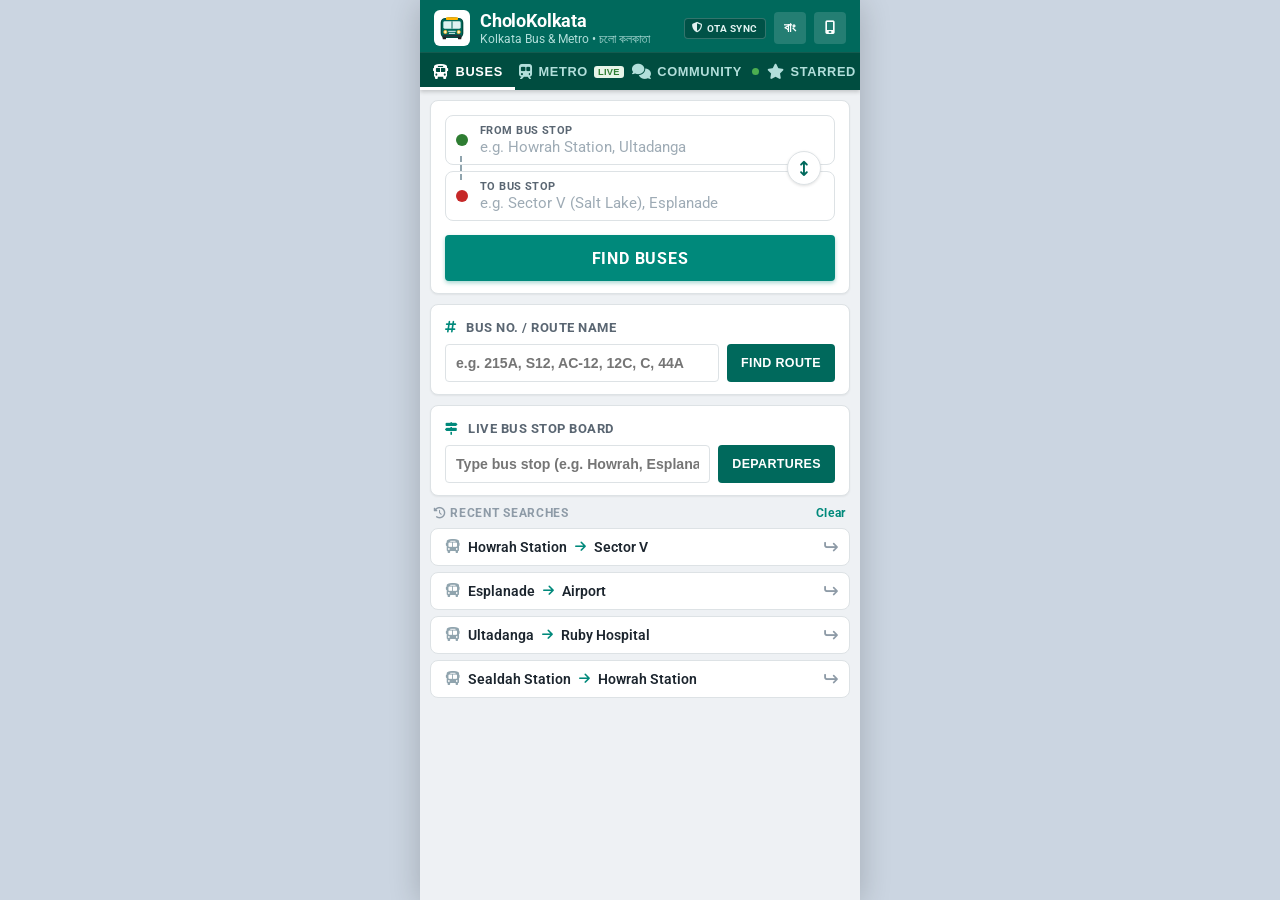
==== static/index.html @ e9623442 "chore: code formatting & clean working tree" ====
<!DOCTYPE html>
<html lang="en">

<head>
  <meta charset="UTF-8">
  <meta name="viewport" content="width=device-width, initial-scale=1.0, maximum-scale=1.0, user-scalable=no">
  <title>CholoKolkata - Kolkata Bus & Metro Transit</title>
  <meta name="description"
    content="CholoKolkata: Where is my Bus & Kolkata Metro timings, fares, and commuter live alerts.">
  <link rel="icon" href="assets/bus-logo.svg">

  <!-- Material Android Fonts -->
  <link rel="preconnect" href="https://fonts.googleapis.com">
  <link rel="preconnect" href="https://fonts.gstatic.com">
  <link
    href="https://fonts.googleapis.com/css2?family=Roboto:wght@400;500;700;900&family=Inter:wght@400;500;600;700&display=swap"
    rel="stylesheet">

  <!-- Font Awesome Icons -->
  <link rel="stylesheet" href="https://cdnjs.cloudflare.com/ajax/libs/font-awesome/6.4.0/css/all.min.css">

  <link rel="stylesheet" href="css/style.css">
</head>

<body>

  <!-- Android Phone Shell Frame -->
  <div class="wimt-app-container">

    <!-- ============================================== -->
    <!-- SCREEN 1: MAIN HOME SCREEN (Spot / Metro / Chat / Fav) -->
    <!-- ============================================== -->
    <div id="screen-home" class="wimt-app-screen active">

      <!-- Material Top App Bar -->
      <header class="wimt-header">
        <div class="header-main">
          <div class="header-title-box">
            <img src="assets/bus-logo.svg" alt="CholoKolkata Logo" class="wimt-app-logo">
            <div class="wimt-title-text">
              <h1 class="wimt-app-name">CholoKolkata</h1>
              <span class="wimt-app-subtitle">Kolkata Bus & Metro • চলো কলকাতা</span>
            </div>
          </div>

          <div class="header-toolbar-actions">
            <div class="offline-chip" title="Offline Protected Database">
              <i class="fa-solid fa-shield-halved"></i>
              <span>OTA SYNC</span>
            </div>
            <button id="lang-toggle-btn" class="toolbar-btn" title="Toggle English / বাংলা">বাং</button>
            <button id="view-mode-toggle" class="toolbar-btn" title="Toggle Fullscreen / Mobile Frame"><i
                class="fa-solid fa-mobile-screen"></i></button>
          </div>
        </div>

        <!-- Material Top Tabs (SPOT / METRO / LIVE CHAT / FAVORITES) -->
        <nav class="wimt-tabs">
          <button class="wimt-tab active" data-tab="tab-spot">
            <i class="fa-solid fa-bus"></i>
            <span>BUSES</span>
          </button>
          <button class="wimt-tab" data-tab="tab-metro">
            <i class="fa-solid fa-train-subway"></i>
            <span>METRO</span>
            <span class="tab-chip chip-live">LIVE</span>
          </button>
          <button class="wimt-tab" data-tab="tab-chat">
            <i class="fa-solid fa-comments"></i>
            <span>COMMUNITY</span>
            <span class="live-pulse-dot"></span>
          </button>
          <button class="wimt-tab" data-tab="tab-favs">
            <i class="fa-solid fa-star"></i>
            <span>STARRED</span>
          </button>
        </nav>
      </header>

      <!-- Main Scrollable Body -->
      <main class="wimt-body" id="app-body-container">

        <!-- TAB 1: SPOT BUS SCREEN -->
        <section id="tab-spot" class="wimt-page active">

          <!-- CARD 1: MAIN SEARCH (From ➔ To) -->
          <div class="wimt-card search-card-wimt">
            <div class="stations-input-container">

              <!-- From Station Field -->
              <div class="station-field" id="from-field-box">
                <span class="dot-indicator green-dot"></span>
                <div class="field-text-box">
                  <label for="from-input" class="station-label">From Bus Stop</label>
                  <input type="text" id="from-input" placeholder="e.g. Howrah Station, Ultadanga" autocomplete="off">
                </div>
                <button class="input-clear-btn" id="clear-from-btn"><i class="fa-solid fa-xmark"></i></button>
                <div class="wimt-autocomplete" id="from-suggestions"></div>
              </div>

              <!-- Dashed Line & Circular Swap Button -->
              <div class="stations-divider-row">
                <div class="dashed-connector"></div>
                <button id="swap-stops-btn" class="wimt-swap-btn" title="Swap Stations">
                  <i class="fa-solid fa-arrows-up-down"></i>
                </button>
              </div>

              <!-- To Station Field -->
              <div class="station-field" id="to-field-box">
                <span class="dot-indicator red-dot"></span>
                <div class="field-text-box">
                  <label for="to-input" class="station-label">To Bus Stop</label>
                  <input type="text" id="to-input" placeholder="e.g. Sector V (Salt Lake), Esplanade"
                    autocomplete="off">
                </div>
                <button class="input-clear-btn" id="clear-to-btn"><i class="fa-solid fa-xmark"></i></button>
                <div class="wimt-autocomplete" id="to-suggestions"></div>
              </div>

            </div>

            <!-- Inline Notice Message (No popups) -->
            <div id="search-alert" class="wimt-alert-banner hidden">
              <i class="fa-solid fa-circle-exclamation"></i>
              <span id="alert-text">Please enter both departure and destination stops.</span>
            </div>

            <!-- Solid Teal Action Button -->
            <button id="find-buses-btn" class="wimt-primary-btn">
              FIND BUSES
            </button>
          </div>

          <!-- CARD 2: BUS NO. / NAME LOOKUP -->
          <div class="wimt-card utility-card">
            <div class="utility-card-header">
              <span class="utility-title"><i class="fa-solid fa-hashtag" style="color: #00897B; margin-right: 6px;"></i>
                Bus No. / Route Name</span>
            </div>
            <div class="utility-input-row">
              <input type="text" id="busno-input" placeholder="e.g. 215A, S12, AC-12, 12C, C, 44A" autocomplete="off">
              <button id="busno-search-btn" class="utility-btn">FIND ROUTE</button>
            </div>
          </div>

          <!-- CARD 3: LIVE BUS STOP LOOKUP ("Live Station") -->
          <div class="wimt-card utility-card">
            <div class="utility-card-header">
              <span class="utility-title"><i class="fa-solid fa-signs-post"
                  style="color: #00897B; margin-right: 6px;"></i> Live Bus Stop Board</span>
            </div>
            <div class="utility-input-row" style="position: relative;">
              <input type="text" id="live-stop-input" placeholder="Type bus stop (e.g. Howrah, Esplanade, Ruby)"
                autocomplete="off">
              <button id="live-stop-btn" class="utility-btn">DEPARTURES</button>
              <div class="wimt-autocomplete" id="live-stop-suggestions"></div>
            </div>
          </div>

          <!-- CARD 4: RECENT SEARCHES (Exact WIMT Commuter Flow) -->
          <div class="recent-searches-block">
            <div class="section-label-bar">
              <span><i class="fa-solid fa-clock-rotate-left"></i> RECENT SEARCHES</span>
              <span class="clear-history-text" id="clear-history-btn">Clear</span>
            </div>
            <div class="recent-list" id="recent-searches-list">
              <!-- Dynamically populated or default popular searches -->
            </div>
          </div>

        </section>

        <!-- TAB 2: METRO (Kolkata Metro Full Delhi Metro Style Engine) -->
        <section id="tab-metro" class="wimt-page">
          <div class="metro-view-container">

            <!-- CARD: DELHI METRO STYLE ROUTE & FARE PLANNER -->
            <div class="wimt-card metro-planner-card">
              <div class="planner-title-row">
                <span class="planner-title"><i class="fa-solid fa-route" style="color: #00897B; margin-right: 6px;"></i>
                  Station to Station Route Planner</span>
              </div>

              <div class="stations-input-container metro-inputs">
                <div class="station-field">
                  <span class="dot-indicator green-dot"></span>
                  <div class="field-text-box">
                    <label for="metro-from-select" class="station-label">Boarding Metro Station</label>
                    <select id="metro-from-select" class="wimt-metro-select">
                      <option value="">Select departure station...</option>
                    </select>
                  </div>
                </div>

                <div class="stations-divider-row">
                  <div class="dashed-connector"></div>
                  <button id="metro-swap-btn" class="wimt-swap-btn" title="Swap Stations">
                    <i class="fa-solid fa-arrows-up-down"></i>
                  </button>
                </div>

                <div class="station-field">
                  <span class="dot-indicator red-dot"></span>
                  <div class="field-text-box">
                    <label for="metro-to-select" class="station-label">Destination Metro Station</label>
                    <select id="metro-to-select" class="wimt-metro-select">
                      <option value="">Select arrival station...</option>
                    </select>
                  </div>
                </div>
              </div>

              <div id="metro-alert" class="wimt-alert-banner hidden">
                <i class="fa-solid fa-circle-exclamation"></i>
                <span id="metro-alert-text">Please choose both boarding and destination metro stations.</span>
              </div>

              <button id="metro-plan-btn" class="wimt-primary-btn metro-primary-btn">
                <i class="fa-solid fa-train-subway"></i> SHOW ROUTE & FARE
              </button>
            </div>

            <!-- RESULT: METRO JOURNEY RESULT CARD (Delhi Metro App Style) -->
            <div id="metro-plan-result" class="metro-journey-card hidden">
              <div class="journey-header">
                <div class="journey-title-box">
                  <span class="journey-route-badge" id="metro-res-type">DIRECT TRAIN</span>
                  <h3 id="metro-res-title">Howrah Maidan ➔ Esplanade</h3>
                </div>
                <div class="journey-fare-badge">
                  <span class="fare-num" id="metro-res-fare">₹10</span>
                  <span class="fare-sub">Single Journey</span>
                </div>
              </div>

              <div class="journey-stats-row">
                <div class="stat-pill"><i class="fa-solid fa-clock"></i> <span id="metro-res-duration">8 mins</span>
                </div>
                <div class="stat-pill"><i class="fa-solid fa-landmark"></i> <span id="metro-res-stations">4
                    Stations</span></div>
                <div class="stat-pill"><i class="fa-solid fa-road"></i> <span id="metro-res-distance">4.8 km</span>
                </div>
              </div>

              <div class="interchange-banner hidden" id="metro-res-interchange">
                <i class="fa-solid fa-shuffle"></i>
                <span id="metro-interchange-text">Interchange at Esplanade: Switch between Blue and Green Lines.</span>
              </div>

              <div class="journey-timeline-container" id="metro-stations-timeline">
                <!-- Station timeline nodes injected dynamically -->
              </div>
            </div>

            <!-- CORRIDORS DIRECTORY WITH TIMINGS & HEADWAY -->
            <div class="section-label-bar">
              <span>METRO CORRIDOR DIRECTORY & TIMINGS</span>
            </div>

            <div class="metro-corridors-list" id="metro-lines-directory">
              <!-- Populated dynamically via /api/metro/lines -->
            </div>

          </div>
        </section>

        <!-- TAB 3: COMMUNITY CHAT (m-Indicator Style Live Transit Crowd-source) -->
        <section id="tab-chat" class="wimt-page">
          <div class="chat-view-container">

            <div class="chat-header-banner">
              <div class="chat-header-text">
                <h2>Commuter Community Feed</h2>
                <p>Live passenger traffic alerts, jam reports & bus updates • কলকাতা যাত্রী চ্যাট</p>
              </div>
              <div class="live-counter-chip">
                <span class="blink-dot"></span>
                <span id="chat-active-count">48 active commuters</span>
              </div>
            </div>

            <!-- CHANNEL FILTER TABS -->
            <div class="chat-channel-bar">
              <button class="channel-pill active" data-channel="general"># ALL KOLKATA</button>
              <button class="channel-pill" data-channel="howrah"># HOWRAH</button>
              <button class="channel-pill" data-channel="sealdah"># SEALDAH & BYPASS</button>
              <button class="channel-pill" data-channel="metro"># METRO ALERTS</button>
              <button class="channel-pill" data-channel="airport"># AIRPORT / NORTH</button>
            </div>

            <!-- POST ALERT COMPOSER CARD -->
            <div class="wimt-card chat-composer-card">
              <div class="composer-header">
                <span><i class="fa-solid fa-bullhorn" style="color: #00897B; margin-right: 6px;"></i> Post Live Commuter
                  Update</span>
              </div>

              <div class="composer-inputs-grid">
                <input type="text" id="chat-user-input" placeholder="Your Name / Handle (e.g. Sourav_Garia)"
                  class="chat-input-text" maxlength="30">
                <input type="text" id="chat-route-input" placeholder="Bus No. or Area (e.g. 215A, Karunamoyee)"
                  class="chat-input-text" maxlength="30">
              </div>

              <!-- STATUS CHIPS SELECTOR -->
              <div class="status-tags-selector">
                <button type="button" class="status-tag-btn active" data-status="Normal">🟢 Moving Smooth</button>
                <button type="button" class="status-tag-btn" data-status="Heavy Jam">🔴 Heavy Jam</button>
                <button type="button" class="status-tag-btn" data-status="Bus Arrived">🔵 Bus Arrived</button>
                <button type="button" class="status-tag-btn" data-status="Crowded">🟠 Huge Rush</button>
              </div>

              <div class="composer-submit-row">
                <input type="text" id="chat-msg-input"
                  placeholder="Share live status (e.g. Light traffic near Karunamoyee, bus departed 2 mins ago)"
                  class="chat-msg-text" maxlength="160">
                <button id="chat-post-btn" class="chat-send-btn" title="Post Live Update">
                  <i class="fa-solid fa-paper-plane"></i>
                </button>
              </div>
            </div>

            <!-- MESSAGES FEED -->
            <div class="chat-feed-section">
              <div class="feed-header-row">
                <span><i class="fa-solid fa-clock-rotate-left"></i> RECENT UPDATES</span>
                <button id="chat-refresh-btn" class="chat-refresh-action"><i class="fa-solid fa-rotate"></i>
                  Refresh</button>
              </div>

              <div id="chat-messages-list" class="chat-messages-container">
                <!-- Messages populated dynamically -->
              </div>
            </div>

          </div>
        </section>

        <!-- TAB 3: FAVORITES SCREEN -->
        <section id="tab-favs" class="wimt-page">
          <div class="favs-view-container">
            <div class="section-label-bar">
              <span>SAVED TRIPS & BUSES</span>
            </div>

            <div id="favorites-list" class="buses-cards-stack"></div>

            <div id="empty-favs" class="empty-placeholder">
              <i class="fa-regular fa-star" style="font-size: 2.2rem; color: #B0BEC5;"></i>
              <h4>No Starred Routes Yet</h4>
              <p>Tap the <strong>⭐ Star icon</strong> on any bus result to save your daily commute for instant tracking.
              </p>
            </div>
          </div>
        </section>

      </main>

    </div>

    <!-- ======================================================== -->
    <!-- SCREEN 2: DEDICATED FULL-SCREEN SEARCH RESULTS           -->
    <!-- (Opens as a full new screen just like Where is My Train) -->
    <!-- ======================================================== -->
    <div id="screen-results" class="wimt-app-screen">

      <!-- Results Full Screen Top Header Bar -->
      <header class="results-screen-header">
        <button id="results-back-btn" class="header-back-arrow" title="Back to Search">
          <i class="fa-solid fa-arrow-left"></i>
        </button>

        <div class="results-header-info">
          <div class="results-stn-pair" id="results-stn-pair-title">Howrah Station ➔ Sector V</div>
          <div class="results-status-line" id="results-status-subtitle">Runs Daily • Loading connecting buses...</div>
        </div>

        <button id="results-swap-refresh-btn" class="header-refresh-action" title="Swap & Refresh">
          <i class="fa-solid fa-arrows-up-down"></i>
        </button>
      </header>

      <!-- Quick Filter Strip (All, AC, State, Mini) -->
      <div class="results-filter-bar">
        <button class="filter-tab-pill active" data-filter="all">ALL</button>
        <button class="filter-tab-pill" data-filter="ac">AC BUSES</button>
        <button class="filter-tab-pill" data-filter="state">STATE (WBTC)</button>
        <button class="filter-tab-pill" data-filter="mini">MINIBUS</button>
      </div>

      <!-- Scrollable List of Buses -->
      <div class="results-screen-body">
        <div id="full-screen-results-list" class="buses-cards-stack">
          <!-- Populated dynamically -->
        </div>
      </div>

    </div>

    <!-- ======================================================== -->
    <!-- SIGNATURE WIMT "LIVE STATUS / TRACK TIMELINE" MODAL      -->
    <!-- ======================================================== -->
    <div id="wimt-track-modal" class="track-modal-overlay hidden">
      <div class="modal-backdrop" id="track-backdrop"></div>

      <div class="track-bottom-sheet">
        <div class="sheet-drag-notch"></div>

        <div class="track-sheet-header">
          <button class="sheet-back-arrow" id="sheet-close-btn" title="Back">
            <i class="fa-solid fa-arrow-left"></i>
          </button>

          <div class="sheet-train-info">
            <div class="train-badge-row">
              <span class="bus-number-chip" id="modal-route-no">215A</span>
              <span class="bus-type-tag" id="modal-route-type">ORDINARY BUS</span>
              <span class="bus-zone-tag" id="modal-route-zone">KOLKATA</span>
            </div>
            <div class="sheet-train-title" id="modal-route-name">Howrah Station ➔ Sector V</div>
          </div>

          <button class="sheet-reverse-action" id="modal-reverse-btn" title="Reverse Up/Down Direction">
            <i class="fa-solid fa-arrow-right-arrow-left"></i>
          </button>
        </div>

        <div class="live-status-ribbon">
          <div class="ribbon-text">
            <i class="fa-solid fa-circle-check"></i>
            <span id="modal-status-text">Runs Daily • Normal Frequency</span>
          </div>
          <button class="btn-timetable-photo hidden" id="modal-image-btn">
            <i class="fa-solid fa-image"></i> Schedule Photo
          </button>
        </div>

        <div class="journey-picker-strip">
          <div class="picker-column">
            <div class="picker-label-text"><span class="dot-small green-dot"></span> Boarding Stop</div>
            <select id="modal-from-select" class="wimt-picker-select"></select>
          </div>
          <div class="picker-divider-icon"><i class="fa-solid fa-arrow-right"></i></div>
          <div class="picker-column">
            <div class="picker-label-text"><span class="dot-small red-dot"></span> Destination Stop</div>
            <select id="modal-to-select" class="wimt-picker-select"></select>
          </div>
        </div>

        <div class="journey-metrics-strip">
          <div class="metric-cell">
            <span class="m-val" id="metric-stops">16</span>
            <span class="m-lbl">Stops Between</span>
          </div>
          <div class="metric-cell">
            <span class="m-val" id="metric-duration">~45 m</span>
            <span class="m-lbl">Est. Time</span>
          </div>
          <div class="metric-cell">
            <span class="m-val" id="metric-dist">~18 km</span>
            <span class="m-lbl">Distance</span>
          </div>
        </div>

        <div class="track-scroll-area">
          <div class="track-column-headers">
            <span class="col-dist">KM</span>
            <span class="col-stn">STATION / BUS STOP</span>
            <span class="col-bay">BAY / STAND</span>
          </div>

          <div class="vertical-rail-track" id="modal-track-stops">
            <!-- Dynamic station nodes and rail line with bus sprite -->
          </div>
        </div>

      </div>
    </div>

    <!-- Timetable Photo Viewer Modal -->
    <div id="photo-viewer-modal" class="photo-viewer-overlay hidden">
      <div class="modal-backdrop" id="photo-backdrop"></div>
      <div class="photo-card">
        <div class="photo-header">
          <span id="photo-title">Timetable Schedule</span>
          <button id="photo-close-btn" class="photo-close"><i class="fa-solid fa-xmark"></i></button>
        </div>
        <div class="photo-body">
          <img id="photo-img" src="" alt="Bus Timetable">
        </div>
      </div>
    </div>

  </div>

  <script src="js/app.js"></script>
</body>

</html>
---- static/css/style.css ----
:root {
  --wimt-teal-dark: #004D40;
  --wimt-teal-primary: #00695C;
  --wimt-teal-action: #00897B;
  --wimt-teal-light: #E0F2F1;
  --wimt-green: #2E7D32;
  --wimt-green-light: #E8F5E9;
  --wimt-red: #C62828;
  --wimt-red-light: #FFEBEE;
  --wimt-amber: #FF8F00;
  --wimt-blue: #1565C0;
  --wimt-canvas: #EEF1F4;
  --wimt-surface: #FFFFFF;
  --wimt-border: #DDE2E5;
  --wimt-text-primary: #1C252E;
  --wimt-text-secondary: #5A6672;
  --wimt-text-muted: #8E9BA7;
  --radius-card: 8px;
  --radius-sm: 4px;
  --radius-full: 9999px;
  --font-android: 'Roboto', 'Inter', -apple-system, BlinkMacSystemFont, sans-serif;
}

* {
  box-sizing: border-box;
  margin: 0;
  padding: 0;
  -webkit-tap-highlight-color: transparent;
}

body {
  font-family: var(--font-android);
  background-color: #CBD5E1;
  color: var(--wimt-text-primary);
  display: flex;
  justify-content: center;
  align-items: flex-start;
  min-height: 100vh;
  margin: 0;
  overflow-x: hidden;
}

/* ======================================================== */
/* ANDROID PHONE SHELL                                      */
/* ======================================================== */
.wimt-app-container {
  width: 100%;
  max-width: 440px; /* Authentic Android mobile width */
  min-height: 100vh;
  background-color: var(--wimt-canvas);
  display: flex;
  flex-direction: column;
  position: relative;
  box-shadow: 0 4px 30px rgba(0, 0, 0, 0.2);
  transition: max-width 0.25s ease;
  overflow: hidden;
}

/* Desktop Wide View Mode */
body.desktop-view .wimt-app-container {
  max-width: 980px;
  min-height: 96vh;
  margin: 2vh auto;
  border-radius: 12px;
}

/* ======================================================== */
/* APP SCREENS (Screen 1: Home, Screen 2: Results)          */
/* ======================================================== */
.wimt-app-screen {
  display: none;
  flex-direction: column;
  width: 100%;
  min-height: 100vh;
  background-color: var(--wimt-canvas);
}

.wimt-app-screen.active {
  display: flex;
  animation: screenFadeIn 0.2s cubic-bezier(0.16, 1, 0.3, 1);
}

@keyframes screenFadeIn {
  from { opacity: 0; transform: scale(0.99); }
  to { opacity: 1; transform: scale(1); }
}

/* ======================================================== */
/* MATERIAL TOP APP BAR                                     */
/* ======================================================== */
.wimt-header {
  background-color: var(--wimt-teal-primary);
  color: #FFFFFF;
  position: sticky;
  top: 0;
  z-index: 60;
  box-shadow: 0 2px 4px rgba(0, 0, 0, 0.18);
}

.header-main {
  display: flex;
  justify-content: space-between;
  align-items: center;
  padding: 10px 14px 6px 14px;
}

.header-title-box {
  display: flex;
  align-items: center;
  gap: 10px;
}

.wimt-app-logo {
  width: 36px;
  height: 36px;
  border-radius: 6px;
  background: #FFFFFF;
  padding: 2px;
}

.wimt-app-name {
  font-size: 1.15rem;
  font-weight: 700;
  letter-spacing: -0.01em;
  line-height: 1.2;
}

.wimt-app-subtitle {
  font-size: 0.72rem;
  color: #B2DFDB;
  font-weight: 400;
  display: block;
}

.header-toolbar-actions {
  display: flex;
  align-items: center;
  gap: 8px;
}

.offline-chip {
  background: rgba(0, 0, 0, 0.22);
  border: 1px solid rgba(255, 255, 255, 0.2);
  padding: 3px 7px;
  border-radius: var(--radius-sm);
  font-size: 0.65rem;
  font-weight: 700;
  color: #E0F2F1;
  display: flex;
  align-items: center;
  gap: 4px;
  letter-spacing: 0.05em;
}

.toolbar-btn {
  background: rgba(255, 255, 255, 0.14);
  border: none;
  color: #FFFFFF;
  height: 32px;
  min-width: 32px;
  padding: 0 8px;
  border-radius: var(--radius-sm);
  display: flex;
  align-items: center;
  justify-content: center;
  font-size: 0.82rem;
  font-weight: 700;
  cursor: pointer;
  transition: background 0.15s;
}

.toolbar-btn:hover {
  background: rgba(255, 255, 255, 0.26);
}

/* Material Tabs Bar */
.wimt-tabs {
  display: flex;
  background-color: var(--wimt-teal-dark);
  padding: 0;
  border-top: 1px solid rgba(255, 255, 255, 0.08);
}

.wimt-tab {
  flex: 1;
  background: transparent;
  border: none;
  color: #B2DFDB;
  padding: 11px 4px;
  font-size: 0.8rem;
  font-weight: 700;
  letter-spacing: 0.05em;
  cursor: pointer;
  display: flex;
  align-items: center;
  justify-content: center;
  gap: 6px;
  position: relative;
  transition: all 0.15s;
}

.wimt-tab i {
  font-size: 0.95rem;
}

.wimt-tab.active {
  color: #FFFFFF;
}

.wimt-tab.active::after {
  content: '';
  position: absolute;
  bottom: 0;
  left: 0;
  right: 0;
  height: 3.5px;
  background-color: #FFFFFF;
}

.tab-chip {
  background: #FFB300;
  color: #000;
  font-size: 0.58rem;
  font-weight: 900;
  padding: 1px 4px;
  border-radius: 3px;
  letter-spacing: 0.03em;
}

/* ======================================================== */
/* MAIN BODY SCROLL AREA                                    */
/* ======================================================== */
.wimt-body {
  flex: 1;
  padding: 10px;
  overflow-y: auto;
}

.wimt-page {
  display: none;
}

.wimt-page.active {
  display: block;
}

/* Authentic WIMT Surface Card */
.wimt-card {
  background: var(--wimt-surface);
  border: 1px solid var(--wimt-border);
  border-radius: var(--radius-card);
  box-shadow: 0 1px 2px rgba(0, 0, 0, 0.06);
  margin-bottom: 10px;
}

/* ======================================================== */
/* TAB 1: SPOT BUS - MAIN SEARCH CARD                       */
/* ======================================================== */
.search-card-wimt {
  padding: 14px 14px 12px 14px;
}

.stations-input-container {
  display: flex;
  flex-direction: column;
  position: relative;
}

.station-field {
  display: flex;
  align-items: center;
  gap: 12px;
  padding: 8px 10px;
  background: #FFFFFF;
  border: 1px solid var(--wimt-border);
  border-radius: var(--radius-card);
  position: relative;
  transition: border-color 0.15s;
}

.station-field:focus-within {
  border-color: var(--wimt-teal-action);
  box-shadow: 0 0 0 1px var(--wimt-teal-action);
}

.station-field.field-error {
  border-color: var(--wimt-red) !important;
  background-color: #FFF8F8;
}

.dot-indicator {
  width: 12px;
  height: 12px;
  border-radius: 50%;
  flex-shrink: 0;
}

.green-dot { background-color: var(--wimt-green); }
.red-dot { background-color: var(--wimt-red); }

.field-text-box {
  flex: 1;
  display: flex;
  flex-direction: column;
}

.station-label {
  font-size: 0.68rem;
  font-weight: 700;
  text-transform: uppercase;
  color: var(--wimt-text-secondary);
  letter-spacing: 0.04em;
  margin-bottom: 1px;
}

.field-text-box input {
  border: none;
  background: transparent;
  font-size: 0.96rem;
  font-weight: 600;
  color: var(--wimt-text-primary);
  outline: none;
  width: 100%;
  font-family: var(--font-android);
}

.field-text-box input::placeholder {
  color: #9EABB5;
  font-weight: 400;
}

.input-clear-btn {
  background: none;
  border: none;
  color: var(--wimt-text-muted);
  cursor: pointer;
  padding: 4px;
  font-size: 0.95rem;
  display: none;
}

.input-clear-btn.visible {
  display: block;
}

/* Dashed Line & Circular Swap Button */
.stations-divider-row {
  display: flex;
  align-items: center;
  justify-content: flex-end;
  position: relative;
  height: 16px;
  margin: -5px 0;
  z-index: 5;
}

.dashed-connector {
  position: absolute;
  left: 15px;
  width: 0;
  height: 24px;
  border-left: 2px dashed #90A4AE;
  z-index: 1;
}

.wimt-swap-btn {
  background: #FFFFFF;
  border: 1px solid var(--wimt-border);
  color: var(--wimt-teal-primary);
  width: 34px;
  height: 34px;
  border-radius: 50%;
  display: flex;
  align-items: center;
  justify-content: center;
  font-size: 0.95rem;
  cursor: pointer;
  box-shadow: 0 1px 3px rgba(0, 0, 0, 0.12);
  transition: all 0.25s cubic-bezier(0.34, 1.56, 0.64, 1);
  z-index: 2;
  margin-right: 14px;
}

.wimt-swap-btn:hover {
  background-color: var(--wimt-teal-light);
  transform: rotate(180deg);
}

/* Autocomplete Dropdown */
.wimt-autocomplete {
  position: absolute;
  top: 100%;
  left: 0;
  right: 0;
  background: #FFFFFF;
  border: 1px solid var(--wimt-border);
  border-radius: var(--radius-card);
  box-shadow: 0 4px 14px rgba(0, 0, 0, 0.15);
  max-height: 210px;
  overflow-y: auto;
  z-index: 100;
  display: none;
  margin-top: 4px;
}

.wimt-autocomplete.visible {
  display: block;
}

.wimt-suggest-item {
  padding: 10px 12px;
  display: flex;
  align-items: center;
  justify-content: space-between;
  border-bottom: 1px solid #F0F2F5;
  font-size: 0.88rem;
  cursor: pointer;
}

.wimt-suggest-item:last-child {
  border-bottom: none;
}

.wimt-suggest-item:hover, .wimt-suggest-item.active {
  background-color: var(--wimt-teal-light);
  color: var(--wimt-teal-primary);
}

.suggest-tag {
  font-size: 0.7rem;
  background: #F0F4F8;
  color: var(--wimt-text-secondary);
  padding: 2px 6px;
  border-radius: 3px;
  font-weight: 500;
}

/* Alert Banner */
.wimt-alert-banner {
  background: var(--wimt-red-light);
  color: var(--wimt-red);
  padding: 8px 10px;
  border-radius: var(--radius-sm);
  font-size: 0.78rem;
  font-weight: 600;
  margin-top: 10px;
  display: flex;
  align-items: center;
  gap: 8px;
}

.wimt-alert-banner.hidden {
  display: none;
}

/* Flat Green Action Button (FIND BUSES) */
.wimt-primary-btn {
  width: 100%;
  height: 46px;
  background-color: var(--wimt-teal-action);
  color: #FFFFFF;
  border: none;
  border-radius: var(--radius-sm);
  font-family: var(--font-android);
  font-size: 1rem;
  font-weight: 700;
  letter-spacing: 0.05em;
  display: flex;
  align-items: center;
  justify-content: center;
  gap: 8px;
  cursor: pointer;
  margin-top: 14px;
  box-shadow: 0 2px 4px rgba(0, 137, 123, 0.35);
  transition: background 0.15s;
}

.wimt-primary-btn:hover { background-color: #00796B; }
.wimt-primary-btn:active { background-color: #004D40; }

/* ======================================================== */
/* UTILITY CARDS (Bus No & Live Stop)                       */
/* ======================================================== */
.utility-card {
  padding: 12px 14px;
}

.utility-card-header {
  margin-bottom: 8px;
}

.utility-title {
  font-size: 0.8rem;
  font-weight: 700;
  color: var(--wimt-text-secondary);
  text-transform: uppercase;
  letter-spacing: 0.04em;
}

.utility-input-row {
  display: flex;
  gap: 8px;
}

.utility-input-row input {
  flex: 1;
  height: 38px;
  border: 1px solid var(--wimt-border);
  border-radius: var(--radius-sm);
  padding: 0 10px;
  font-size: 0.88rem;
  font-weight: 600;
  color: var(--wimt-text-primary);
  outline: none;
}

.utility-input-row input:focus {
  border-color: var(--wimt-teal-action);
}

.utility-btn {
  height: 38px;
  padding: 0 14px;
  background: var(--wimt-teal-primary);
  color: #FFFFFF;
  border: none;
  border-radius: var(--radius-sm);
  font-size: 0.78rem;
  font-weight: 700;
  letter-spacing: 0.03em;
  cursor: pointer;
}

.utility-btn:hover {
  background: #004D40;
}

/* ======================================================== */
/* RECENT SEARCHES LIST                                     */
/* ======================================================== */
.recent-searches-block {
  margin-top: 8px;
  margin-bottom: 12px;
}

.section-label-bar {
  display: flex;
  justify-content: space-between;
  align-items: center;
  font-size: 0.72rem;
  font-weight: 700;
  color: var(--wimt-text-muted);
  letter-spacing: 0.06em;
  margin: 6px 4px 8px 4px;
}

.clear-history-text {
  cursor: pointer;
  color: var(--wimt-teal-action);
}

.clear-history-text:hover {
  text-decoration: underline;
}

.recent-list {
  display: flex;
  flex-direction: column;
  gap: 6px;
}

.recent-search-row {
  background: var(--wimt-surface);
  border: 1px solid var(--wimt-border);
  border-radius: var(--radius-card);
  padding: 10px 14px;
  display: flex;
  align-items: center;
  justify-content: space-between;
  cursor: pointer;
  transition: background 0.15s;
}

.recent-search-row:hover {
  background: #F4F7F9;
}

.recent-route-text {
  font-size: 0.86rem;
  font-weight: 600;
  color: var(--wimt-text-primary);
  display: flex;
  align-items: center;
  gap: 8px;
}

.recent-arrow {
  color: var(--wimt-teal-action);
  font-size: 0.78rem;
}

.recent-tap-icon {
  color: var(--wimt-text-muted);
  font-size: 0.85rem;
}

/* ======================================================== */
/* SCREEN 2: DEDICATED FULL-SCREEN SEARCH RESULTS           */
/* ======================================================== */
.results-screen-header {
  background-color: var(--wimt-teal-primary);
  color: #FFFFFF;
  display: flex;
  align-items: center;
  padding: 10px 14px;
  gap: 12px;
  position: sticky;
  top: 0;
  z-index: 50;
  box-shadow: 0 2px 4px rgba(0, 0, 0, 0.18);
}

.header-back-arrow {
  background: none;
  border: none;
  color: #FFFFFF;
  font-size: 1.25rem;
  cursor: pointer;
  padding: 4px 8px 4px 0;
  display: flex;
  align-items: center;
}

.results-header-info {
  flex: 1;
}

.results-stn-pair {
  font-size: 1.05rem;
  font-weight: 700;
  letter-spacing: -0.01em;
  white-space: nowrap;
  overflow: hidden;
  text-overflow: ellipsis;
}

.results-status-line {
  font-size: 0.72rem;
  color: #B2DFDB;
  margin-top: 1px;
}

.header-refresh-action {
  background: rgba(255, 255, 255, 0.15);
  border: none;
  color: #FFFFFF;
  width: 34px;
  height: 34px;
  border-radius: 50%;
  display: flex;
  align-items: center;
  justify-content: center;
  cursor: pointer;
}

.results-filter-bar {
  background-color: var(--wimt-teal-dark);
  display: flex;
  padding: 6px 10px;
  gap: 6px;
  overflow-x: auto;
  border-top: 1px solid rgba(255, 255, 255, 0.08);
}

.filter-tab-pill {
  background: rgba(255, 255, 255, 0.12);
  border: none;
  color: #B2DFDB;
  font-size: 0.72rem;
  font-weight: 700;
  padding: 4px 10px;
  border-radius: var(--radius-sm);
  cursor: pointer;
  white-space: nowrap;
}

.filter-tab-pill.active {
  background: #FFFFFF;
  color: var(--wimt-teal-dark);
}

.results-screen-body {
  flex: 1;
  padding: 10px;
  overflow-y: auto;
}

.buses-cards-stack {
  display: flex;
  flex-direction: column;
  gap: 8px;
}

/* ======================================================== */
/* AUTHENTIC WIMT BUS CARD                                  */
/* ======================================================== */
.bus-card-wimt {
  background: var(--wimt-surface);
  border: 1px solid var(--wimt-border);
  border-radius: var(--radius-card);
  padding: 12px 14px;
  cursor: pointer;
  transition: all 0.15s ease;
  position: relative;
}

.bus-card-wimt:hover {
  border-color: #B0BEC5;
  box-shadow: 0 2px 6px rgba(0, 0, 0, 0.08);
}

.card-top-line {
  display: flex;
  justify-content: space-between;
  align-items: center;
  margin-bottom: 8px;
}

.badge-bus-number {
  background-color: var(--wimt-teal-dark);
  color: #FFFFFF;
  font-size: 0.88rem;
  font-weight: 900;
  letter-spacing: 0.04em;
  padding: 3px 8px;
  border-radius: var(--radius-sm);
  display: inline-block;
}

.badge-bus-number.ac { background-color: #0277BD; }
.badge-bus-number.mini { background-color: #D84315; }
.badge-bus-number.express { background-color: #6A1B9A; }

.card-top-right {
  display: flex;
  align-items: center;
  gap: 8px;
}

.type-pill {
  font-size: 0.68rem;
  font-weight: 700;
  color: var(--wimt-text-secondary);
  background: #ECEFF1;
  padding: 2px 6px;
  border-radius: 3px;
  text-transform: uppercase;
}

.fav-star-btn {
  background: none;
  border: none;
  color: #CFD8DC;
  font-size: 1.15rem;
  cursor: pointer;
}

.fav-star-btn.active { color: #FFA000; }

.card-route-title {
  font-size: 0.95rem;
  font-weight: 700;
  color: var(--wimt-text-primary);
  margin-bottom: 4px;
}

.card-via-stops {
  font-size: 0.78rem;
  color: var(--wimt-text-secondary);
  line-height: 1.35;
  margin-bottom: 10px;
}

.card-bottom-bar {
  display: flex;
  justify-content: space-between;
  align-items: center;
  border-top: 1px dashed var(--wimt-border);
  padding-top: 8px;
  font-size: 0.74rem;
}

.stops-indicator-text {
  color: var(--wimt-green);
  font-weight: 700;
  display: flex;
  align-items: center;
  gap: 5px;
}

.live-cta-text {
  color: var(--wimt-teal-action);
  font-weight: 700;
  display: flex;
  align-items: center;
  gap: 4px;
}

/* ======================================================== */
/* TAB 2: METRO SECTION                                     */
/* ======================================================== */
.metro-view-container {
  display: flex;
  flex-direction: column;
  gap: 10px;
}

.metro-header-banner {
  background: linear-gradient(135deg, #0288D1 0%, #01579B 100%);
  color: #FFFFFF;
  border-radius: var(--radius-card);
  padding: 14px 16px;
  display: flex;
  align-items: center;
  gap: 14px;
  box-shadow: 0 2px 4px rgba(0, 0, 0, 0.15);
}

.metro-icon-img {
  width: 44px;
  height: 44px;
  background: #FFFFFF;
  border-radius: 50%;
  padding: 2px;
}

.metro-header-text h2 {
  font-size: 1.15rem;
  font-weight: 700;
}

.metro-header-text p {
  font-size: 0.76rem;
  color: #B3E5FC;
}

.metro-notice-card {
  padding: 18px 16px;
  text-align: center;
  border: 1.5px dashed #81D4FA;
}

.metro-badge-soon {
  display: inline-flex;
  align-items: center;
  gap: 6px;
  background: #E1F5FE;
  color: #0277BD;
  font-size: 0.68rem;
  font-weight: 800;
  padding: 3px 8px;
  border-radius: var(--radius-sm);
  margin-bottom: 10px;
}

.pulse-ring {
  width: 6px;
  height: 6px;
  background: #0288D1;
  border-radius: 50%;
}

.metro-notice-card h3 {
  font-size: 1.05rem;
  font-weight: 700;
  color: var(--wimt-text-primary);
  margin-bottom: 6px;
}

.metro-notice-card p {
  font-size: 0.8rem;
  color: var(--wimt-text-secondary);
  line-height: 1.45;
  margin-bottom: 14px;
}

.metro-features-grid {
  display: flex;
  flex-direction: column;
  gap: 6px;
  text-align: left;
  background: #F8FAFC;
  padding: 10px;
  border-radius: var(--radius-sm);
  font-size: 0.78rem;
  color: var(--wimt-text-primary);
}

.metro-feature {
  display: flex;
  align-items: center;
  gap: 8px;
}

.metro-feature i {
  color: #0288D1;
  font-size: 0.85rem;
}

.metro-corridors-list {
  display: flex;
  flex-direction: column;
  gap: 8px;
}

.metro-corridor-item {
  background: var(--wimt-surface);
  border: 1px solid var(--wimt-border);
  border-radius: var(--radius-card);
  padding: 12px 14px;
  display: flex;
  align-items: flex-start;
  gap: 12px;
}

.corridor-bullet {
  width: 26px;
  height: 26px;
  border-radius: 50%;
  color: #FFFFFF;
  font-size: 0.82rem;
  font-weight: 900;
  display: flex;
  align-items: center;
  justify-content: center;
  flex-shrink: 0;
  margin-top: 2px;
}

.bullet-blue { background-color: #1976D2; }
.bullet-green { background-color: #2E7D32; }
.bullet-purple { background-color: #7B1FA2; }
.bullet-orange { background-color: #E65100; }

.corridor-details { flex: 1; }
.corridor-name { font-size: 0.86rem; font-weight: 700; color: var(--wimt-text-primary); }
.corridor-stations { font-size: 0.82rem; font-weight: 600; color: var(--wimt-teal-dark); margin-top: 1px; }
.corridor-meta { font-size: 0.72rem; color: var(--wimt-text-muted); margin-top: 3px; line-height: 1.3; }

/* ======================================================== */
/* TAB 3: FAVORITES                                         */
/* ======================================================== */
.favs-view-container {
  display: flex;
  flex-direction: column;
  gap: 10px;
}

.empty-placeholder {
  text-align: center;
  padding: 40px 16px;
  color: var(--wimt-text-secondary);
}

.empty-placeholder h4 {
  font-size: 1.05rem;
  margin: 8px 0 4px 0;
  color: var(--wimt-text-primary);
}

.empty-placeholder p {
  font-size: 0.8rem;
  color: var(--wimt-text-muted);
}

/* ======================================================== */
/* SIGNATURE WIMT "LIVE STATUS / TRACK" BOTTOM SHEET        */
/* ======================================================== */
.track-modal-overlay {
  position: fixed;
  top: 0;
  left: 0;
  right: 0;
  bottom: 0;
  z-index: 1000;
  display: flex;
  justify-content: center;
  align-items: flex-end;
}

.track-modal-overlay.hidden { display: none; }

.modal-backdrop {
  position: absolute;
  top: 0;
  left: 0;
  right: 0;
  bottom: 0;
  background: rgba(0, 0, 0, 0.65);
}

.track-bottom-sheet {
  background: #FFFFFF;
  width: 100%;
  max-width: 480px;
  height: 94vh;
  border-radius: 16px 16px 0 0;
  position: relative;
  z-index: 10;
  display: flex;
  flex-direction: column;
  box-shadow: 0 -4px 25px rgba(0, 0, 0, 0.25);
  animation: slideUp 0.25s cubic-bezier(0.16, 1, 0.3, 1);
  overflow: hidden;
}

@keyframes slideUp {
  from { transform: translateY(100%); }
  to { transform: translateY(0); }
}

.sheet-drag-notch {
  width: 40px;
  height: 4px;
  background: #CFD8DC;
  border-radius: 2px;
  margin: 8px auto 2px auto;
}

.track-sheet-header {
  background-color: var(--wimt-teal-primary);
  color: #FFFFFF;
  padding: 10px 14px 12px 14px;
  display: flex;
  align-items: center;
  gap: 12px;
}

.sheet-back-arrow {
  background: none;
  border: none;
  color: #FFFFFF;
  font-size: 1.15rem;
  cursor: pointer;
  padding: 4px;
}

.sheet-train-info { flex: 1; }

.train-badge-row {
  display: flex;
  align-items: center;
  gap: 6px;
  margin-bottom: 2px;
}

.bus-number-chip {
  background: #FFFFFF;
  color: var(--wimt-teal-primary);
  font-size: 0.95rem;
  font-weight: 900;
  padding: 2px 8px;
  border-radius: 4px;
}

.bus-type-tag, .bus-zone-tag {
  font-size: 0.65rem;
  font-weight: 700;
  background: rgba(0, 0, 0, 0.22);
  color: #E0F2F1;
  padding: 2px 6px;
  border-radius: 3px;
  text-transform: uppercase;
}

.sheet-train-title {
  font-size: 0.85rem;
  font-weight: 500;
  color: #E0F2F1;
  white-space: nowrap;
  overflow: hidden;
  text-overflow: ellipsis;
}

.sheet-reverse-action {
  background: rgba(255, 255, 255, 0.15);
  border: none;
  color: #FFFFFF;
  width: 34px;
  height: 34px;
  border-radius: 50%;
  display: flex;
  align-items: center;
  justify-content: center;
  cursor: pointer;
  transition: transform 0.25s;
}

.sheet-reverse-action:hover {
  transform: rotate(180deg);
  background: rgba(255, 255, 255, 0.28);
}

.live-status-ribbon {
  background: #E8F5E9;
  border-bottom: 1px solid #C8E6C9;
  padding: 8px 14px;
  display: flex;
  justify-content: space-between;
  align-items: center;
  font-size: 0.78rem;
  color: var(--wimt-green);
  font-weight: 700;
}

.ribbon-text {
  display: flex;
  align-items: center;
  gap: 6px;
}

.btn-timetable-photo {
  background: var(--wimt-teal-primary);
  color: #FFFFFF;
  border: none;
  font-size: 0.7rem;
  font-weight: 700;
  padding: 4px 8px;
  border-radius: var(--radius-sm);
  cursor: pointer;
}

.btn-timetable-photo.hidden { display: none; }

.journey-picker-strip {
  background: #F4F6F8;
  border-bottom: 1px solid var(--wimt-border);
  padding: 8px 14px;
  display: flex;
  align-items: center;
  gap: 10px;
}

.picker-column { flex: 1; }

.picker-label-text {
  font-size: 0.65rem;
  font-weight: 700;
  text-transform: uppercase;
  color: var(--wimt-text-secondary);
  margin-bottom: 2px;
  display: flex;
  align-items: center;
  gap: 4px;
}

.dot-small {
  width: 6px;
  height: 6px;
  border-radius: 50%;
  display: inline-block;
}

.wimt-picker-select {
  width: 100%;
  border: 1px solid var(--wimt-border);
  border-radius: var(--radius-sm);
  padding: 4px 6px;
  font-size: 0.8rem;
  font-weight: 600;
  background: #FFFFFF;
  color: var(--wimt-text-primary);
  outline: none;
}

.picker-divider-icon {
  color: var(--wimt-text-muted);
  font-size: 0.8rem;
}

.journey-metrics-strip {
  display: flex;
  justify-content: space-around;
  background: #FFFFFF;
  border-bottom: 1px solid var(--wimt-border);
  padding: 6px 0;
}

.metric-cell {
  display: flex;
  flex-direction: column;
  align-items: center;
}

.m-val {
  font-size: 0.95rem;
  font-weight: 900;
  color: var(--wimt-teal-primary);
}

.m-lbl {
  font-size: 0.65rem;
  color: var(--wimt-text-muted);
  text-transform: uppercase;
  font-weight: 600;
}

/* ======================================================== */
/* AUTHENTIC WIMT VERTICAL RAIL TRACK                       */
/* ======================================================== */
.track-scroll-area {
  flex: 1;
  overflow-y: auto;
  padding: 10px 14px 20px 14px;
  background: #FFFFFF;
}

.track-column-headers {
  display: flex;
  font-size: 0.68rem;
  font-weight: 700;
  color: var(--wimt-text-muted);
  letter-spacing: 0.05em;
  padding-bottom: 8px;
  border-bottom: 1px solid #ECEFF1;
  margin-bottom: 10px;
}

.col-dist { width: 50px; text-align: left; }
.col-stn { flex: 1; padding-left: 28px; }
.col-bay { width: 75px; text-align: right; }

.vertical-rail-track {
  position: relative;
  display: flex;
  flex-direction: column;
}

.vertical-rail-track::before {
  content: '';
  position: absolute;
  left: 64px;
  top: 14px;
  bottom: 14px;
  width: 4px;
  background: #CFD8DC;
  border-radius: 2px;
  z-index: 1;
}

.stn-node {
  display: flex;
  align-items: flex-start;
  min-height: 48px;
  position: relative;
  z-index: 2;
  cursor: pointer;
  padding: 4px 0;
}

.stn-dist {
  width: 50px;
  font-size: 0.72rem;
  font-weight: 600;
  color: var(--wimt-text-muted);
  padding-top: 2px;
}

.stn-track-dot-box {
  width: 32px;
  display: flex;
  justify-content: center;
  align-items: center;
  padding-top: 3px;
  position: relative;
}

.stn-circle {
  width: 14px;
  height: 14px;
  border-radius: 50%;
  background: #FFFFFF;
  border: 3px solid #90A4AE;
  z-index: 3;
}

.stn-node.is-origin .stn-circle {
  width: 16px;
  height: 16px;
  background: var(--wimt-green);
  border: 3px solid #FFFFFF;
  box-shadow: 0 0 0 2px var(--wimt-green);
}

.stn-node.is-destination .stn-circle {
  width: 16px;
  height: 16px;
  background: var(--wimt-red);
  border: 3px solid #FFFFFF;
  box-shadow: 0 0 0 2px var(--wimt-red);
}

.stn-node.in-journey .stn-circle {
  background: var(--wimt-green);
  border-color: var(--wimt-green);
}

.stn-node.journey-start .stn-circle {
  background: var(--wimt-green);
  border: 3px solid #FFFFFF;
  box-shadow: 0 0 0 2.5px var(--wimt-green);
  transform: scale(1.15);
}

.stn-node.journey-end .stn-circle {
  background: var(--wimt-red);
  border: 3px solid #FFFFFF;
  box-shadow: 0 0 0 2.5px var(--wimt-red);
  transform: scale(1.15);
}

.stn-node.in-journey::after {
  content: '';
  position: absolute;
  left: 64px;
  top: 0;
  bottom: 0;
  width: 4px;
  background: var(--wimt-green);
  z-index: 1;
}

.stn-info-box {
  flex: 1;
  padding-left: 10px;
  padding-bottom: 10px;
}

.stn-name-line {
  font-size: 0.9rem;
  font-weight: 700;
  color: var(--wimt-text-primary);
  display: flex;
  align-items: center;
  gap: 6px;
}

.stn-terminal-pill {
  font-size: 0.6rem;
  font-weight: 800;
  padding: 1px 5px;
  border-radius: 3px;
}

.stn-terminal-pill.origin { background: var(--wimt-green-light); color: var(--wimt-green); }
.stn-terminal-pill.dest { background: var(--wimt-red-light); color: var(--wimt-red); }

.stn-bay-info {
  width: 75px;
  text-align: right;
  font-size: 0.72rem;
  font-weight: 600;
  color: var(--wimt-text-secondary);
  padding-top: 2px;
}

.bus-sprite-on-track {
  position: absolute;
  left: 48px;
  top: -6px;
  width: 36px;
  height: 36px;
  z-index: 12;
  animation: busPulse 2.2s infinite ease-in-out;
}

@keyframes busPulse {
  0%, 100% { transform: translateY(0); }
  50% { transform: translateY(-3px); }
}

/* Photo Viewer Modal */
.photo-viewer-overlay {
  position: fixed;
  top: 0;
  left: 0;
  right: 0;
  bottom: 0;
  z-index: 1200;
  display: flex;
  align-items: center;
  justify-content: center;
  padding: 14px;
}

.photo-viewer-overlay.hidden { display: none; }

.photo-card {
  position: relative;
  z-index: 10;
  background: #FFFFFF;
  border-radius: var(--radius-card);
  max-width: 500px;
  width: 100%;
  overflow: hidden;
  box-shadow: 0 10px 30px rgba(0, 0, 0, 0.4);
}

.photo-header {
  display: flex;
  justify-content: space-between;
  align-items: center;
  padding: 12px 16px;
  background: var(--wimt-teal-primary);
  color: #FFFFFF;
  font-weight: 700;
}

.photo-close {
  background: none;
  border: none;
  color: #FFFFFF;
  font-size: 1.1rem;
  cursor: pointer;
}

.photo-body {
  padding: 10px;
  max-height: 75vh;
  overflow: auto;
  text-align: center;
}

.photo-body img {
  max-width: 100%;
  height: auto;
  border-radius: 4px;
}

/* ======================================================== */
/* NEW FEATURES: CHOLOKOLKATA EXTENSIONS                    */
/* ======================================================== */

/* Top Bar Chips & Live Dots */
.chip-live {
  background: #E8F5E9 !important;
  color: #2E7D32 !important;
  font-weight: 800 !important;
}

.live-pulse-dot {
  display: inline-block;
  width: 7px;
  height: 7px;
  border-radius: 50%;
  background: #4CAF50;
  margin-left: 4px;
  box-shadow: 0 0 0 0 rgba(76, 175, 80, 0.7);
  animation: pulse-green 1.6s infinite;
}

@keyframes pulse-green {
  0% { transform: scale(0.95); box-shadow: 0 0 0 0 rgba(76, 175, 80, 0.7); }
  70% { transform: scale(1.1); box-shadow: 0 0 0 6px rgba(76, 175, 80, 0); }
  100% { transform: scale(0.95); box-shadow: 0 0 0 0 rgba(76, 175, 80, 0); }
}

/* Bus Card Fare Pill */
.fare-pill {
  display: inline-flex;
  align-items: center;
  gap: 3px;
  background: #E8F5E9;
  color: #1B5E20;
  font-weight: 800;
  font-size: 0.76rem;
  padding: 2px 7px;
  border-radius: 4px;
  border: 1px solid #C8E6C9;
  letter-spacing: 0.2px;
}

/* 1-Transfer Multi-Hop Route Cards */
.transfer-label-bar {
  background: #ECEFF1;
  color: #37474F;
  margin-top: 18px;
  font-weight: 800;
  letter-spacing: 0.5px;
}

.transfer-card-wimt {
  background: #FFFFFF;
  border-radius: var(--radius-card);
  box-shadow: var(--shadow-card);
  border: 1px solid var(--wimt-border);
  padding: 12px 14px;
  margin-bottom: 12px;
  position: relative;
  border-left: 4px solid #FF9800;
}

.transfer-hub-banner {
  display: flex;
  justify-content: space-between;
  align-items: center;
  background: #FFF8E1;
  color: #E65100;
  padding: 6px 10px;
  border-radius: 4px;
  font-size: 0.78rem;
  font-weight: 700;
  margin-bottom: 10px;
}

.transfer-leg-row {
  display: flex;
  align-items: center;
  justify-content: space-between;
  padding: 6px 0;
  border-bottom: 1px dashed #ECEFF1;
  font-size: 0.85rem;
}

.transfer-leg-row:last-of-type {
  border-bottom: none;
}

.leg-bus-badge {
  background: var(--wimt-teal-light);
  color: var(--wimt-teal-primary);
  font-weight: 800;
  padding: 2px 7px;
  border-radius: 3px;
  font-size: 0.82rem;
}

.leg-stops-text {
  color: var(--wimt-text-secondary);
  font-size: 0.75rem;
}

.transfer-meta-row {
  display: flex;
  justify-content: space-between;
  align-items: center;
  margin-top: 10px;
  padding-top: 8px;
  border-top: 1px solid #ECEFF1;
}

.combined-fare-pill {
  background: #E8F5E9;
  color: #2E7D32;
  font-weight: 800;
  font-size: 0.85rem;
  padding: 4px 9px;
  border-radius: 4px;
  border: 1px solid #A5D6A7;
}

.transfer-time-text {
  font-size: 0.78rem;
  font-weight: 600;
  color: #546E7A;
}

/* ======================================================== */
/* DELHI METRO STYLE ROUTE PLANNER                          */
/* ======================================================== */
.metro-planner-card {
  padding: 14px;
  margin-bottom: 14px;
}

.planner-title-row {
  margin-bottom: 12px;
}

.planner-title {
  font-size: 0.88rem;
  font-weight: 800;
  color: var(--wimt-text-primary);
}

.wimt-metro-select {
  width: 100%;
  border: none;
  outline: none;
  background: transparent;
  font-size: 0.95rem;
  font-weight: 600;
  color: var(--wimt-text-primary);
  cursor: pointer;
  padding: 2px 0;
}

.metro-primary-btn {
  margin-top: 14px;
  background-color: #00897B;
}

.metro-journey-card {
  background: #FFFFFF;
  border-radius: var(--radius-card);
  box-shadow: 0 3px 10px rgba(0,0,0,0.1);
  border: 1px solid #B2DFDB;
  padding: 14px;
  margin-bottom: 16px;
  animation: fadeIn 0.25s ease-out;
}

.journey-header {
  display: flex;
  justify-content: space-between;
  align-items: flex-start;
  border-bottom: 1px solid #ECEFF1;
  padding-bottom: 10px;
}

.journey-route-badge {
  display: inline-block;
  background: #E0F2F1;
  color: #00796B;
  font-size: 0.68rem;
  font-weight: 800;
  padding: 2px 6px;
  border-radius: 3px;
  letter-spacing: 0.5px;
  margin-bottom: 4px;
}

.journey-title-box h3 {
  font-size: 1.05rem;
  font-weight: 800;
  color: var(--wimt-text-primary);
  margin: 0;
}

.journey-fare-badge {
  text-align: right;
  background: #E8F5E9;
  padding: 6px 10px;
  border-radius: 6px;
  border: 1px solid #C8E6C9;
}

.fare-num {
  display: block;
  font-size: 1.25rem;
  font-weight: 900;
  color: #1B5E20;
  line-height: 1.1;
}

.fare-sub {
  font-size: 0.65rem;
  font-weight: 700;
  color: #2E7D32;
  text-transform: uppercase;
}

.journey-stats-row {
  display: flex;
  gap: 10px;
  margin: 12px 0;
}

.stat-pill {
  flex: 1;
  background: #F4F6F8;
  padding: 7px 8px;
  border-radius: 5px;
  text-align: center;
  font-size: 0.78rem;
  font-weight: 700;
  color: #37474F;
  display: flex;
  align-items: center;
  justify-content: center;
  gap: 5px;
}

.interchange-banner {
  background: #FFF3E0;
  border: 1px solid #FFE0B2;
  color: #E65100;
  padding: 8px 10px;
  border-radius: 4px;
  font-size: 0.78rem;
  font-weight: 700;
  margin-bottom: 12px;
  display: flex;
  align-items: center;
  gap: 8px;
}

.journey-timeline-container {
  border-top: 1px solid #ECEFF1;
  padding-top: 10px;
  max-height: 260px;
  overflow-y: auto;
}

.metro-station-node {
  display: flex;
  align-items: center;
  position: relative;
  padding: 6px 0 6px 26px;
}

.metro-node-line {
  position: absolute;
  left: 9px;
  top: 0;
  bottom: 0;
  width: 4px;
  background: #2E7D32;
}

.metro-station-node:first-child .metro-node-line {
  top: 50%;
}

.metro-station-node:last-child .metro-node-line {
  bottom: 50%;
}

.metro-node-dot {
  position: absolute;
  left: 5px;
  top: 50%;
  transform: translateY(-50%);
  width: 12px;
  height: 12px;
  border-radius: 50%;
  background: #FFFFFF;
  border: 3px solid #2E7D32;
  z-index: 2;
}

.metro-node-dot.terminal {
  width: 14px;
  height: 14px;
  border-width: 4px;
}

.metro-node-name {
  font-size: 0.88rem;
  font-weight: 600;
  color: var(--wimt-text-primary);
}

.metro-node-bn {
  font-size: 0.76rem;
  color: var(--wimt-text-secondary);
  margin-left: 6px;
}

.metro-interchange-badge {
  font-size: 0.68rem;
  background: #E8EAF6;
  color: #283593;
  padding: 1px 5px;
  border-radius: 3px;
  font-weight: 700;
  margin-left: auto;
}

/* Corridor Directory Cards */
.corridor-timings-grid {
  display: grid;
  grid-template-columns: 1fr 1fr;
  gap: 6px;
  margin-top: 8px;
  padding-top: 8px;
  border-top: 1px dashed #E0E0E0;
}

.corridor-timing-item {
  font-size: 0.72rem;
  color: #546E7A;
}

.corridor-timing-item strong {
  color: var(--wimt-text-primary);
}

/* ======================================================== */
/* COMMUTER COMMUNITY CHAT (m-Indicator Style)              */
/* ======================================================== */
.chat-view-container {
  padding: 12px;
}

.chat-header-banner {
  display: flex;
  justify-content: space-between;
  align-items: center;
  background: #FFFFFF;
  border-radius: var(--radius-card);
  padding: 12px 14px;
  box-shadow: var(--shadow-card);
  margin-bottom: 12px;
  border: 1px solid var(--wimt-border);
}

.chat-header-text h2 {
  font-size: 1.05rem;
  font-weight: 800;
  color: var(--wimt-text-primary);
  margin: 0 0 2px 0;
}

.chat-header-text p {
  font-size: 0.75rem;
  color: var(--wimt-text-secondary);
  margin: 0;
}

.live-counter-chip {
  background: #E8F5E9;
  color: #1B5E20;
  font-size: 0.72rem;
  font-weight: 800;
  padding: 4px 8px;
  border-radius: 12px;
  display: flex;
  align-items: center;
  gap: 5px;
  white-space: nowrap;
}

.blink-dot {
  width: 6px;
  height: 6px;
  border-radius: 50%;
  background: #2E7D32;
  animation: pulse-green 1.4s infinite;
}

/* Channel Strip */
.chat-channel-bar {
  display: flex;
  gap: 6px;
  overflow-x: auto;
  padding-bottom: 8px;
  margin-bottom: 8px;
  scrollbar-width: none;
}

.chat-channel-bar::-webkit-scrollbar { display: none; }

.channel-pill {
  flex-shrink: 0;
  background: #FFFFFF;
  border: 1px solid var(--wimt-border);
  color: #546E7A;
  font-size: 0.75rem;
  font-weight: 700;
  padding: 6px 12px;
  border-radius: 16px;
  cursor: pointer;
  transition: all 0.2s ease;
}

.channel-pill.active {
  background: var(--wimt-teal-primary);
  color: #FFFFFF;
  border-color: var(--wimt-teal-primary);
  box-shadow: 0 2px 6px rgba(0, 105, 92, 0.3);
}

/* Chat Composer */
.chat-composer-card {
  padding: 12px;
  margin-bottom: 14px;
}

.composer-header {
  font-size: 0.82rem;
  font-weight: 800;
  color: var(--wimt-text-primary);
  margin-bottom: 10px;
}

.composer-inputs-grid {
  display: grid;
  grid-template-columns: 1fr 1fr;
  gap: 8px;
  margin-bottom: 8px;
}

.chat-input-text {
  width: 100%;
  border: 1px solid var(--wimt-border);
  border-radius: var(--radius-sm);
  padding: 7px 10px;
  font-size: 0.82rem;
  outline: none;
}

.chat-input-text:focus {
  border-color: var(--wimt-teal-primary);
}

.status-tags-selector {
  display: flex;
  gap: 6px;
  overflow-x: auto;
  margin-bottom: 10px;
  scrollbar-width: none;
}

.status-tag-btn {
  flex-shrink: 0;
  background: #F4F6F8;
  border: 1px solid #CFD8DC;
  font-size: 0.72rem;
  font-weight: 700;
  padding: 4px 8px;
  border-radius: 12px;
  cursor: pointer;
  color: #37474F;
  transition: all 0.2s ease;
}

.status-tag-btn.active {
  background: #37474F;
  color: #FFFFFF;
  border-color: #37474F;
}

.composer-submit-row {
  display: flex;
  gap: 8px;
  align-items: center;
}

.chat-msg-text {
  flex: 1;
  border: 1px solid var(--wimt-border);
  border-radius: 20px;
  padding: 8px 14px;
  font-size: 0.85rem;
  outline: none;
}

.chat-msg-text:focus {
  border-color: var(--wimt-teal-primary);
}

.chat-send-btn {
  background: var(--wimt-teal-primary);
  border: none;
  color: #FFFFFF;
  width: 38px;
  height: 38px;
  border-radius: 50%;
  display: flex;
  align-items: center;
  justify-content: center;
  cursor: pointer;
  font-size: 0.95rem;
  box-shadow: 0 2px 6px rgba(0, 105, 92, 0.3);
  transition: transform 0.2s ease;
}

.chat-send-btn:hover {
  transform: scale(1.06);
}

/* Chat Feed */
.chat-feed-section {
  background: transparent;
}

.feed-header-row {
  display: flex;
  justify-content: space-between;
  align-items: center;
  margin-bottom: 8px;
  font-size: 0.75rem;
  font-weight: 800;
  color: #546E7A;
}

.chat-refresh-action {
  background: none;
  border: none;
  color: var(--wimt-teal-primary);
  font-size: 0.75rem;
  font-weight: 700;
  cursor: pointer;
}

.chat-messages-container {
  display: flex;
  flex-direction: column;
  gap: 8px;
}

.chat-card {
  background: #FFFFFF;
  border-radius: var(--radius-card);
  padding: 10px 12px;
  box-shadow: 0 1px 3px rgba(0, 0, 0, 0.08);
  border: 1px solid var(--wimt-border);
  animation: fadeIn 0.2s ease-out;
}

.chat-card-top {
  display: flex;
  justify-content: space-between;
  align-items: center;
  margin-bottom: 5px;
}

.chat-user-box {
  display: flex;
  align-items: center;
  gap: 6px;
}

.chat-user-name {
  font-size: 0.82rem;
  font-weight: 800;
  color: var(--wimt-text-primary);
}

.chat-time-str {
  font-size: 0.7rem;
  color: var(--wimt-text-secondary);
}

.chat-status-pill {
  font-size: 0.68rem;
  font-weight: 800;
  padding: 2px 6px;
  border-radius: 3px;
  letter-spacing: 0.3px;
}

.status-jam { background: #FFEBEE; color: #C62828; }
.status-smooth { background: #E8F5E9; color: #2E7D32; }
.status-arrived { background: #E1F5FE; color: #0277BD; }
.status-crowd { background: #FFF3E0; color: #EF6C00; }

.chat-route-tag {
  display: inline-block;
  background: #ECEFF1;
  color: #455A64;
  font-size: 0.72rem;
  font-weight: 700;
  padding: 1px 6px;
  border-radius: 3px;
  margin-bottom: 4px;
}

.chat-text {
  font-size: 0.85rem;
  color: #263238;
  line-height: 1.35;
  margin: 0;
}
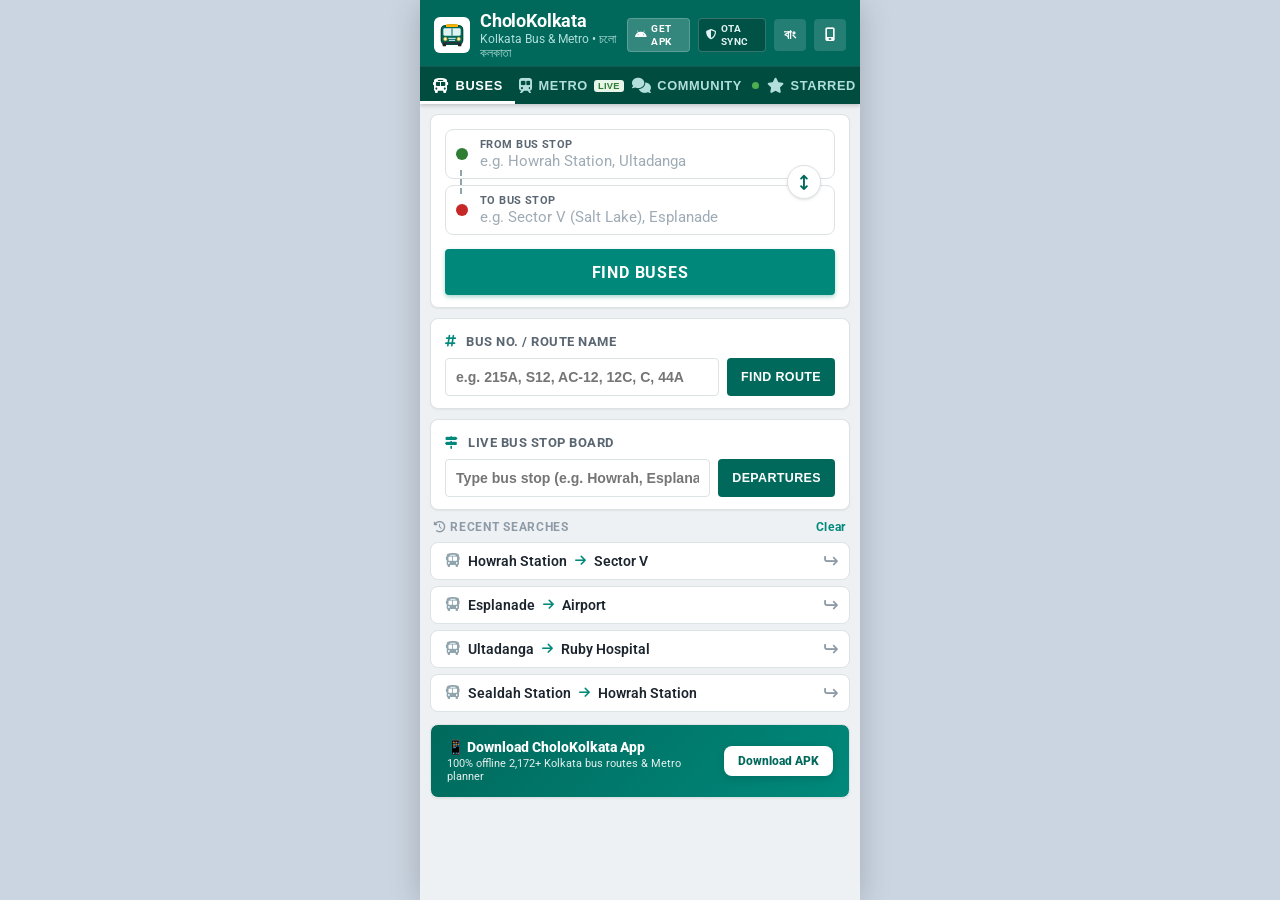
==== commit d5af5ef3: "chore: upload latest release APK and add website download links" ====
--- a/static/index.html
+++ b/static/index.html
@@ -44,6 +44,10 @@
           </div>
 
           <div class="header-toolbar-actions">
+            <a href="/download/apk" class="offline-chip" title="Download CholoKolkata Android App" style="text-decoration:none;background:rgba(255,255,255,0.2);color:#fff;">
+              <i class="fa-brands fa-android"></i>
+              <span>GET APK</span>
+            </a>
             <div class="offline-chip" title="Offline Protected Database">
               <i class="fa-solid fa-shield-halved"></i>
               <span>OTA SYNC</span>
@@ -167,6 +171,17 @@
             <div class="recent-list" id="recent-searches-list">
               <!-- Dynamically populated or default popular searches -->
             </div>
+          </div>
+
+          <!-- CARD 5: DOWNLOAD ANDROID APP -->
+          <div class="wimt-card" style="background: linear-gradient(135deg, #00695c, #00897b); color: #fff; padding: 14px 16px; display: flex; align-items: center; justify-content: space-between; gap: 12px; margin-top: 12px;">
+            <div>
+              <div style="font-weight: 800; font-size: 14px;">📱 Download CholoKolkata App</div>
+              <div style="font-size: 11px; opacity: 0.9; margin-top: 2px;">100% offline 2,172+ Kolkata bus routes &amp; Metro planner</div>
+            </div>
+            <a href="/download/apk" style="background: #fff; color: #00695c; font-weight: 800; font-size: 12px; padding: 8px 14px; border-radius: 8px; text-decoration: none; white-space: nowrap; box-shadow: 0 2px 8px rgba(0,0,0,0.15);">
+              Download APK
+            </a>
           </div>
 
         </section>
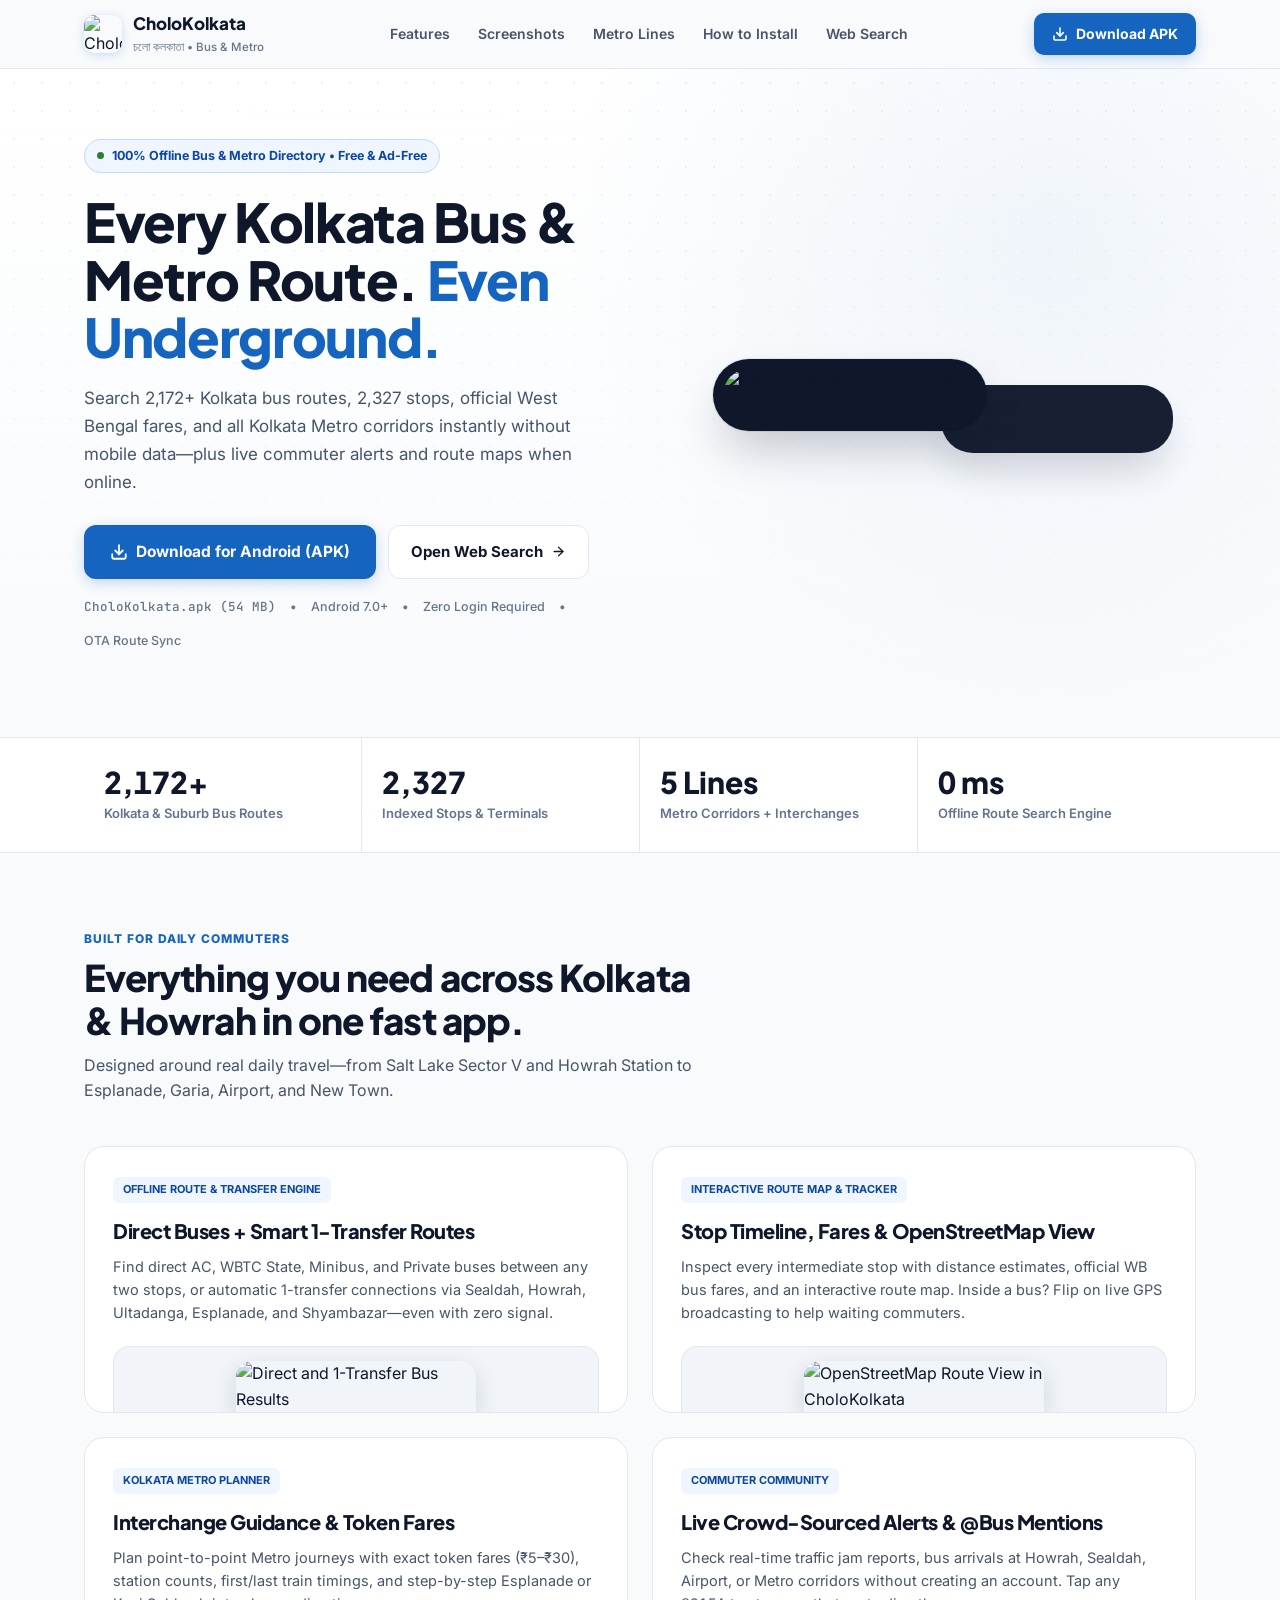
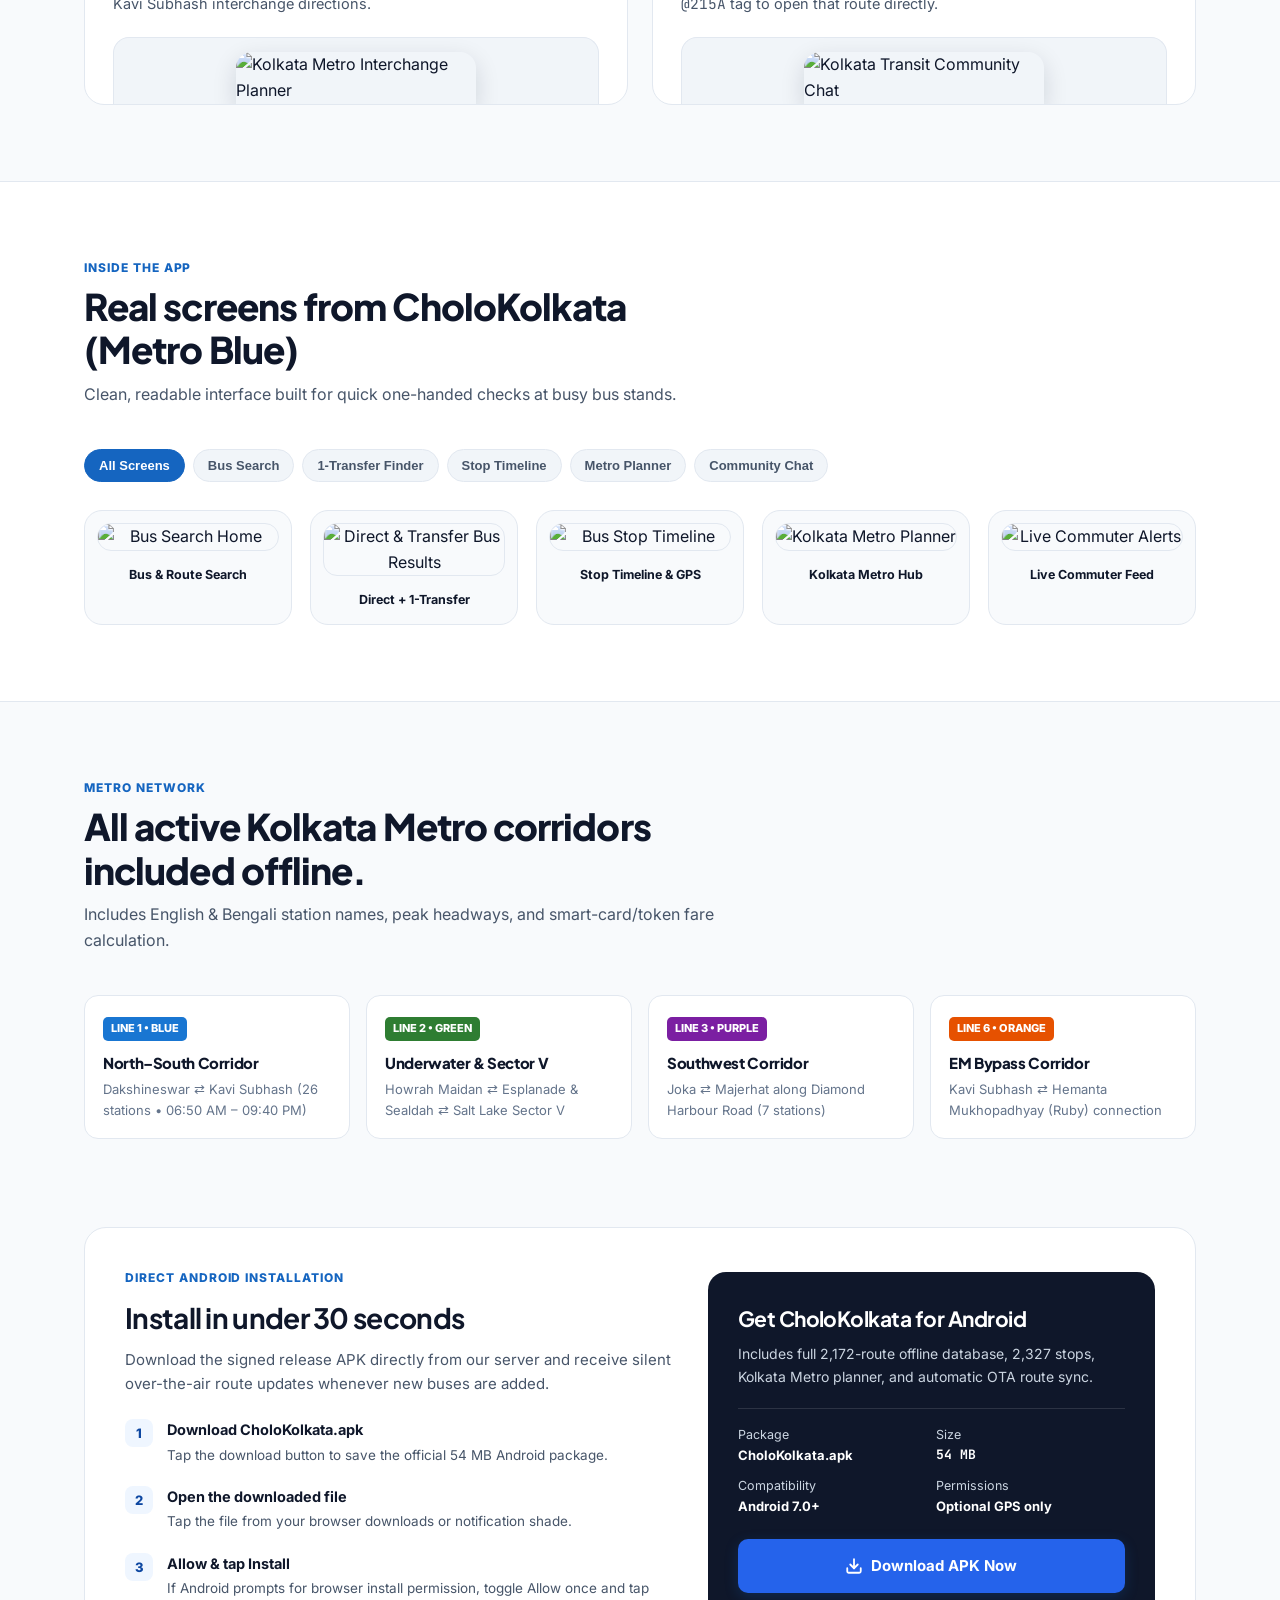
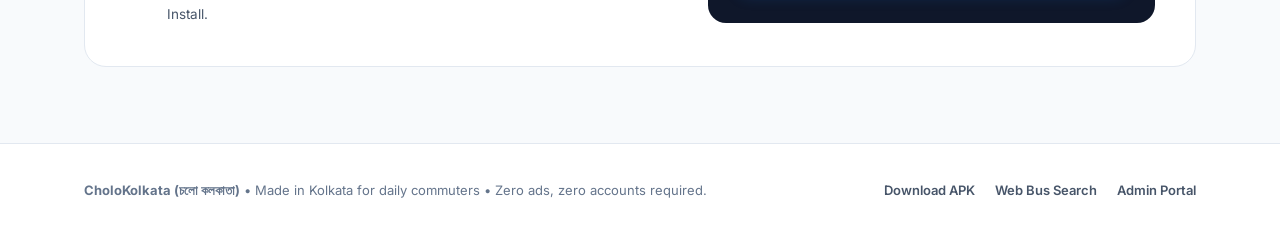
==== commit c0023327: "feat: premium Blue-themed CholoKolkata landing page with real screenshots & /app web search" ====
--- a/static/index.html
+++ b/static/index.html
@@ -1,515 +1,947 @@
 <!DOCTYPE html>
 <html lang="en">
-
 <head>
   <meta charset="UTF-8">
-  <meta name="viewport" content="width=device-width, initial-scale=1.0, maximum-scale=1.0, user-scalable=no">
-  <title>CholoKolkata - Kolkata Bus & Metro Transit</title>
-  <meta name="description"
-    content="CholoKolkata: Where is my Bus & Kolkata Metro timings, fares, and commuter live alerts.">
-  <link rel="icon" href="assets/bus-logo.svg">
-
-  <!-- Material Android Fonts -->
+  <meta name="viewport" content="width=device-width, initial-scale=1.0">
+  <title>CholoKolkata (চলো কলকাতা) — Kolkata Bus &amp; Metro Offline Transit App</title>
+  <meta name="description" content="Find 2,172+ Kolkata bus routes, 2,327 stops, official WB fares, and all 5 Kolkata Metro corridors 100% offline. Download the official CholoKolkata Android app.">
+  <link rel="icon" type="image/png" href="/assets/app-icon.png">
   <link rel="preconnect" href="https://fonts.googleapis.com">
-  <link rel="preconnect" href="https://fonts.gstatic.com">
-  <link
-    href="https://fonts.googleapis.com/css2?family=Roboto:wght@400;500;700;900&family=Inter:wght@400;500;600;700&display=swap"
-    rel="stylesheet">
-
-  <!-- Font Awesome Icons -->
-  <link rel="stylesheet" href="https://cdnjs.cloudflare.com/ajax/libs/font-awesome/6.4.0/css/all.min.css">
-
-  <link rel="stylesheet" href="css/style.css">
+  <link rel="preconnect" href="https://fonts.gstatic.com" crossorigin>
+  <link href="https://fonts.googleapis.com/css2?family=Inter:wght@400;500;600;700&family=JetBrains+Mono:wght@500;700&family=Plus+Jakarta+Sans:wght@600;700;800&display=swap" rel="stylesheet">
+  <style>
+    :root {
+      --bg: #f8fafc;
+      --surface: #ffffff;
+      --surface-muted: #f1f5f9;
+      --ink: #0f172a;
+      --ink-secondary: #475569;
+      --ink-muted: #64748b;
+      --border: #e2e8f0;
+      --blue: #1565c0;
+      --blue-dark: #0d47a1;
+      --blue-soft: #eff6ff;
+      --blue-border: #bfdbfe;
+      --green: #2e7d32;
+      --amber: #d97706;
+    }
+
+    * { box-sizing: border-box; margin: 0; padding: 0; }
+    html { scroll-behavior: smooth; }
+    body {
+      font-family: 'Inter', -apple-system, BlinkMacSystemFont, sans-serif;
+      background: var(--bg);
+      color: var(--ink);
+      line-height: 1.6;
+      -webkit-font-smoothing: antialiased;
+    }
+
+    h1, h2, h3, h4 {
+      font-family: 'Plus Jakarta Sans', sans-serif;
+      letter-spacing: -0.025em;
+      color: var(--ink);
+    }
+
+    .mono {
+      font-family: 'JetBrains Mono', monospace;
+      font-variant-numeric: tabular-nums;
+    }
+
+    .container {
+      width: 100%;
+      max-width: 1160px;
+      margin: 0 auto;
+      padding: 0 24px;
+    }
+
+    /* Sticky Editorial Navbar */
+    .navbar {
+      position: sticky;
+      top: 0;
+      z-index: 50;
+      background: rgba(248, 250, 252, 0.9);
+      backdrop-filter: blur(12px);
+      -webkit-backdrop-filter: blur(12px);
+      border-bottom: 1px solid var(--border);
+    }
+    .nav-inner {
+      height: 68px;
+      display: flex;
+      align-items: center;
+      justify-content: space-between;
+      gap: 20px;
+    }
+    .brand {
+      display: flex;
+      align-items: center;
+      gap: 11px;
+      text-decoration: none;
+      color: var(--ink);
+    }
+    .brand img {
+      width: 38px;
+      height: 38px;
+      border-radius: 10px;
+      box-shadow: 0 2px 8px rgba(21, 101, 192, 0.2);
+    }
+    .brand-title {
+      font-family: 'Plus Jakarta Sans', sans-serif;
+      font-weight: 800;
+      font-size: 17px;
+      line-height: 1.1;
+    }
+    .brand-sub {
+      display: block;
+      font-size: 11.5px;
+      font-weight: 500;
+      color: var(--ink-muted);
+    }
+    .nav-links {
+      display: flex;
+      align-items: center;
+      gap: 28px;
+    }
+    .nav-links a {
+      text-decoration: none;
+      color: var(--ink-secondary);
+      font-size: 14px;
+      font-weight: 600;
+      transition: color 0.15s ease;
+    }
+    .nav-links a:hover { color: var(--blue); }
+
+    .btn {
+      display: inline-flex;
+      align-items: center;
+      justify-content: center;
+      gap: 8px;
+      text-decoration: none;
+      font-weight: 700;
+      font-size: 14px;
+      border-radius: 10px;
+      transition: transform 0.12s ease, background 0.15s ease, box-shadow 0.15s ease;
+      cursor: pointer;
+      border: none;
+    }
+    .btn:active { transform: translateY(1px); }
+    .btn-primary {
+      background: var(--blue);
+      color: #fff;
+      padding: 10px 18px;
+      box-shadow: 0 4px 14px rgba(21, 101, 192, 0.24);
+    }
+    .btn-primary:hover {
+      background: var(--blue-dark);
+      box-shadow: 0 6px 18px rgba(21, 101, 192, 0.3);
+    }
+    .btn-lg {
+      padding: 15px 26px;
+      font-size: 15.5px;
+      border-radius: 12px;
+    }
+    .btn-outline {
+      background: var(--surface);
+      color: var(--ink);
+      border: 1px solid var(--border);
+      padding: 14px 22px;
+      font-size: 15px;
+      border-radius: 12px;
+    }
+    .btn-outline:hover {
+      border-color: #cbd5e1;
+      background: var(--surface-muted);
+    }
+
+    /* Subtle Transit Line Background Pattern for Hero */
+    .hero {
+      position: relative;
+      padding: 56px 0 72px;
+      overflow: hidden;
+      border-bottom: 1px solid var(--border);
+      background:
+        radial-gradient(circle at 82% 24%, rgba(21, 101, 192, 0.06), transparent 42%),
+        linear-gradient(180deg, #ffffff 0%, #f8fafc 100%);
+    }
+    .hero-grid-bg {
+      position: absolute;
+      inset: 0;
+      background-image: radial-gradient(#cbd5e1 1px, transparent 1px);
+      background-size: 28px 28px;
+      opacity: 0.45;
+      pointer-events: none;
+      mask-image: linear-gradient(180deg, rgba(0,0,0,0.8), transparent);
+      -webkit-mask-image: linear-gradient(180deg, rgba(0,0,0,0.8), transparent);
+    }
+    .hero-inner {
+      position: relative;
+      display: grid;
+      grid-template-columns: 1.05fr 0.95fr;
+      align-items: center;
+      gap: 48px;
+    }
+
+    .transit-pill {
+      display: inline-flex;
+      align-items: center;
+      gap: 8px;
+      background: var(--blue-soft);
+      border: 1px solid var(--blue-border);
+      color: var(--blue-dark);
+      font-size: 12.5px;
+      font-weight: 700;
+      padding: 6px 12px;
+      border-radius: 999px;
+      margin-bottom: 20px;
+    }
+    .transit-dot {
+      width: 7px;
+      height: 7px;
+      border-radius: 50%;
+      background: var(--green);
+    }
+
+    .hero h1 {
+      font-size: clamp(2.2rem, 4.4vw, 3.35rem);
+      font-weight: 800;
+      line-height: 1.08;
+      margin-bottom: 18px;
+    }
+    .hero h1 span {
+      color: var(--blue);
+    }
+    .hero-lead {
+      font-size: 17px;
+      color: var(--ink-secondary);
+      max-width: 520px;
+      margin-bottom: 28px;
+      line-height: 1.65;
+    }
+
+    .hero-actions {
+      display: flex;
+      flex-wrap: wrap;
+      align-items: center;
+      gap: 12px;
+      margin-bottom: 18px;
+    }
+    .apk-meta {
+      display: flex;
+      flex-wrap: wrap;
+      align-items: center;
+      gap: 14px;
+      font-size: 12.5px;
+      color: var(--ink-muted);
+      font-weight: 500;
+    }
+    .apk-meta span {
+      display: inline-flex;
+      align-items: center;
+      gap: 5px;
+    }
+
+    /* Realistic Android Phone Mockup */
+    .hero-visual {
+      display: flex;
+      justify-content: center;
+      align-items: center;
+      position: relative;
+      min-height: 540px;
+    }
+    .phone-frame {
+      width: 274px;
+      background: #0f172a;
+      border-radius: 36px;
+      padding: 10px;
+      box-shadow:
+        0 24px 50px -12px rgba(15, 23, 42, 0.28),
+        0 0 0 1px rgba(15, 23, 42, 0.08);
+      position: relative;
+      z-index: 2;
+    }
+    .phone-frame img {
+      width: 100%;
+      display: block;
+      border-radius: 26px;
+    }
+    .phone-secondary {
+      width: 232px;
+      background: #0f172a;
+      border-radius: 32px;
+      padding: 8px;
+      box-shadow: 0 22px 44px -10px rgba(15, 23, 42, 0.22);
+      position: relative;
+      margin-left: -46px;
+      margin-top: 48px;
+      z-index: 1;
+      opacity: 0.96;
+    }
+    .phone-secondary img {
+      width: 100%;
+      display: block;
+      border-radius: 24px;
+    }
+
+    /* Real Coverage Metrics Strip */
+    .metrics-strip {
+      background: var(--surface);
+      border-bottom: 1px solid var(--border);
+    }
+    .metrics-grid {
+      display: grid;
+      grid-template-columns: repeat(4, 1fr);
+      divide-x: 1px solid var(--border);
+    }
+    .metric-item {
+      padding: 28px 20px;
+      border-right: 1px solid var(--border);
+    }
+    .metric-item:last-child { border-right: none; }
+    .metric-val {
+      font-family: 'Plus Jakarta Sans', sans-serif;
+      font-size: 30px;
+      font-weight: 800;
+      color: var(--ink);
+      line-height: 1.1;
+    }
+    .metric-lbl {
+      font-size: 13px;
+      font-weight: 600;
+      color: var(--ink-muted);
+      margin-top: 4px;
+    }
+
+    /* Sections */
+    .section {
+      padding: 76px 0;
+    }
+    .section-head {
+      max-width: 640px;
+      margin-bottom: 42px;
+    }
+    .section-kicker {
+      font-size: 12px;
+      font-weight: 800;
+      text-transform: uppercase;
+      letter-spacing: 0.08em;
+      color: var(--blue);
+      margin-bottom: 8px;
+    }
+    .section-head h2 {
+      font-size: clamp(1.7rem, 3vw, 2.3rem);
+      font-weight: 800;
+      line-height: 1.18;
+      margin-bottom: 10px;
+    }
+    .section-head p {
+      color: var(--ink-secondary);
+      font-size: 16px;
+    }
+
+    /* Feature Bento Cards */
+    .bento-grid {
+      display: grid;
+      grid-template-columns: repeat(2, 1fr);
+      gap: 24px;
+    }
+    .bento-card {
+      background: var(--surface);
+      border: 1px solid var(--border);
+      border-radius: 20px;
+      padding: 28px 28px 0;
+      display: flex;
+      flex-direction: column;
+      justify-content: space-between;
+      overflow: hidden;
+      transition: border-color 0.2s ease, box-shadow 0.2s ease;
+    }
+    .bento-card:hover {
+      border-color: #cbd5e1;
+      box-shadow: 0 12px 30px -12px rgba(15, 23, 42, 0.08);
+    }
+    .bento-badge {
+      display: inline-block;
+      font-size: 11px;
+      font-weight: 700;
+      color: var(--blue-dark);
+      background: var(--blue-soft);
+      padding: 4px 10px;
+      border-radius: 6px;
+      margin-bottom: 12px;
+    }
+    .bento-card h3 {
+      font-size: 20px;
+      font-weight: 800;
+      margin-bottom: 8px;
+    }
+    .bento-card p {
+      font-size: 14.5px;
+      color: var(--ink-secondary);
+      margin-bottom: 22px;
+    }
+    .bento-shot-wrap {
+      background: var(--surface-muted);
+      border: 1px solid var(--border);
+      border-bottom: none;
+      border-radius: 16px 16px 0 0;
+      padding: 14px 14px 0;
+      display: flex;
+      justify-content: center;
+      max-height: 330px;
+      overflow: hidden;
+    }
+    .bento-shot-wrap img {
+      width: 240px;
+      border-radius: 16px 16px 0 0;
+      box-shadow: 0 8px 24px rgba(15, 23, 42, 0.14);
+      object-fit: cover;
+      object-position: top;
+    }
+
+    /* Interactive App Screen Gallery */
+    .screens-section {
+      background: var(--surface);
+      border-top: 1px solid var(--border);
+      border-bottom: 1px solid var(--border);
+    }
+    .screen-tabs {
+      display: flex;
+      flex-wrap: wrap;
+      gap: 8px;
+      margin-bottom: 28px;
+    }
+    .screen-tab {
+      background: var(--surface-muted);
+      color: var(--ink-secondary);
+      border: 1px solid var(--border);
+      padding: 8px 14px;
+      border-radius: 999px;
+      font-size: 13px;
+      font-weight: 600;
+      cursor: pointer;
+      transition: all 0.15s ease;
+    }
+    .screen-tab.active {
+      background: var(--blue);
+      color: #fff;
+      border-color: var(--blue);
+    }
+    .screens-row {
+      display: grid;
+      grid-template-columns: repeat(5, 1fr);
+      gap: 18px;
+    }
+    .screen-card {
+      background: var(--bg);
+      border: 1px solid var(--border);
+      border-radius: 18px;
+      padding: 12px;
+      text-align: center;
+      transition: transform 0.18s ease, border-color 0.18s ease;
+    }
+    .screen-card.highlighted {
+      border-color: var(--blue);
+      box-shadow: 0 10px 24px -8px rgba(21, 101, 192, 0.2);
+      transform: translateY(-4px);
+    }
+    .screen-card img {
+      width: 100%;
+      border-radius: 14px;
+      display: block;
+      margin-bottom: 10px;
+      border: 1px solid var(--border);
+    }
+    .screen-card span {
+      font-size: 12.5px;
+      font-weight: 700;
+      color: var(--ink);
+    }
+
+    /* Metro Corridors Strip */
+    .metro-grid {
+      display: grid;
+      grid-template-columns: repeat(4, 1fr);
+      gap: 16px;
+      margin-top: 28px;
+    }
+    .metro-line-card {
+      background: var(--surface);
+      border: 1px solid var(--border);
+      border-radius: 14px;
+      padding: 18px;
+    }
+    .line-chip {
+      display: inline-block;
+      font-size: 11px;
+      font-weight: 800;
+      color: #fff;
+      padding: 3px 8px;
+      border-radius: 5px;
+      margin-bottom: 10px;
+    }
+    .metro-line-card h4 {
+      font-size: 15px;
+      font-weight: 800;
+      margin-bottom: 4px;
+    }
+    .metro-line-card p {
+      font-size: 13px;
+      color: var(--ink-muted);
+    }
+
+    /* 3-Step Direct APK Install Guide + Final CTA */
+    .install-box {
+      background: var(--surface);
+      border: 1px solid var(--border);
+      border-radius: 22px;
+      padding: 40px;
+      display: grid;
+      grid-template-columns: 1.1fr 0.9fr;
+      gap: 36px;
+      align-items: center;
+    }
+    .steps-list {
+      display: flex;
+      flex-direction: column;
+      gap: 18px;
+      margin-top: 22px;
+    }
+    .step-row {
+      display: flex;
+      align-items: flex-start;
+      gap: 14px;
+    }
+    .step-num {
+      width: 28px;
+      height: 28px;
+      border-radius: 8px;
+      background: var(--blue-soft);
+      color: var(--blue-dark);
+      font-weight: 800;
+      font-size: 13px;
+      display: flex;
+      align-items: center;
+      justify-content: center;
+      flex-shrink: 0;
+      margin-top: 1px;
+    }
+    .step-row strong {
+      display: block;
+      font-size: 14.5px;
+      color: var(--ink);
+    }
+    .step-row span {
+      font-size: 13.5px;
+      color: var(--ink-secondary);
+    }
+    .download-panel {
+      background: #0f172a;
+      color: #fff;
+      border-radius: 18px;
+      padding: 30px;
+    }
+    .download-panel h3 {
+      color: #fff;
+      font-size: 21px;
+      margin-bottom: 8px;
+    }
+    .download-panel p {
+      color: #cbd5e1;
+      font-size: 14px;
+      margin-bottom: 20px;
+    }
+    .spec-list {
+      display: grid;
+      grid-template-columns: 1fr 1fr;
+      gap: 10px;
+      margin-bottom: 22px;
+      padding-top: 16px;
+      border-top: 1px solid rgba(255,255,255,0.12);
+      font-size: 12.5px;
+      color: #cbd5e1;
+    }
+    .spec-list b { color: #fff; display: block; font-size: 13px; }
+    .download-panel .btn-primary {
+      width: 100%;
+      padding: 15px 20px;
+      font-size: 15px;
+      background: #2563eb;
+    }
+    .download-panel .btn-primary:hover { background: #1d4ed8; }
+
+    /* Footer */
+    footer {
+      padding: 36px 0;
+      border-top: 1px solid var(--border);
+      background: var(--surface);
+      font-size: 13px;
+      color: var(--ink-muted);
+    }
+    .footer-inner {
+      display: flex;
+      flex-wrap: wrap;
+      align-items: center;
+      justify-content: space-between;
+      gap: 16px;
+    }
+    .footer-links {
+      display: flex;
+      gap: 20px;
+      flex-wrap: wrap;
+    }
+    .footer-links a {
+      color: var(--ink-secondary);
+      text-decoration: none;
+      font-weight: 600;
+    }
+    .footer-links a:hover { color: var(--blue); }
+
+    @media (max-width: 960px) {
+      .hero-inner, .bento-grid, .install-box { grid-template-columns: 1fr; }
+      .metrics-grid { grid-template-columns: repeat(2, 1fr); }
+      .metric-item:nth-child(2) { border-right: none; }
+      .metric-item { border-bottom: 1px solid var(--border); }
+      .metro-grid { grid-template-columns: repeat(2, 1fr); }
+      .screens-row {
+        display: flex;
+        overflow-x: auto;
+        padding-bottom: 8px;
+      }
+      .screen-card { min-width: 185px; }
+      .nav-links { display: none; }
+    }
+    @media (max-width: 540px) {
+      .hero { padding: 36px 0 48px; }
+      .phone-frame { width: 224px; }
+      .phone-secondary { width: 186px; margin-left: -38px; }
+      .hero-visual { min-height: 430px; }
+      .metro-grid { grid-template-columns: 1fr; }
+      .install-box { padding: 24px; }
+    }
+  </style>
 </head>
-
 <body>
 
-  <!-- Android Phone Shell Frame -->
-  <div class="wimt-app-container">
-
-    <!-- ============================================== -->
-    <!-- SCREEN 1: MAIN HOME SCREEN (Spot / Metro / Chat / Fav) -->
-    <!-- ============================================== -->
-    <div id="screen-home" class="wimt-app-screen active">
-
-      <!-- Material Top App Bar -->
-      <header class="wimt-header">
-        <div class="header-main">
-          <div class="header-title-box">
-            <img src="assets/bus-logo.svg" alt="CholoKolkata Logo" class="wimt-app-logo">
-            <div class="wimt-title-text">
-              <h1 class="wimt-app-name">CholoKolkata</h1>
-              <span class="wimt-app-subtitle">Kolkata Bus & Metro • চলো কলকাতা</span>
+  <!-- Top Navigation -->
+  <header class="navbar">
+    <div class="container nav-inner">
+      <a href="/" class="brand">
+        <img src="/assets/app-icon.png" alt="CholoKolkata App Icon">
+        <div>
+          <span class="brand-title">CholoKolkata</span>
+          <span class="brand-sub">চলো কলকাতা • Bus &amp; Metro</span>
+        </div>
+      </a>
+
+      <nav class="nav-links">
+        <a href="#features">Features</a>
+        <a href="#screenshots">Screenshots</a>
+        <a href="#metro">Metro Lines</a>
+        <a href="#install">How to Install</a>
+        <a href="/app">Web Search</a>
+      </nav>
+
+      <a href="/download/apk" class="btn btn-primary" download="CholoKolkata.apk">
+        <svg width="16" height="16" viewBox="0 0 24 24" fill="none" stroke="currentColor" stroke-width="2.4" stroke-linecap="round" stroke-linejoin="round"><path d="M21 15v4a2 2 0 0 1-2 2H5a2 2 0 0 1-2-2v-4"/><polyline points="7 10 12 15 17 10"/><line x1="12" y1="15" x2="12" y2="3"/></svg>
+        <span>Download APK</span>
+      </a>
+    </div>
+  </header>
+
+  <!-- Hero Section -->
+  <section class="hero">
+    <div class="hero-grid-bg"></div>
+    <div class="container hero-inner">
+      <div>
+        <div class="transit-pill">
+          <span class="transit-dot"></span>
+          <span>100% Offline Bus &amp; Metro Directory • Free &amp; Ad-Free</span>
+        </div>
+        <h1>Every Kolkata Bus &amp; Metro Route. <span>Even Underground.</span></h1>
+        <p class="hero-lead">
+          Search 2,172+ Kolkata bus routes, 2,327 stops, official West Bengal fares, and all Kolkata Metro corridors instantly without mobile data—plus live commuter alerts and route maps when online.
+        </p>
+
+        <div class="hero-actions">
+          <a href="/download/apk" class="btn btn-primary btn-lg" download="CholoKolkata.apk">
+            <svg width="18" height="18" viewBox="0 0 24 24" fill="none" stroke="currentColor" stroke-width="2.4" stroke-linecap="round" stroke-linejoin="round"><path d="M21 15v4a2 2 0 0 1-2 2H5a2 2 0 0 1-2-2v-4"/><polyline points="7 10 12 15 17 10"/><line x1="12" y1="15" x2="12" y2="3"/></svg>
+            <span>Download for Android (APK)</span>
+          </a>
+          <a href="/app" class="btn btn-outline">
+            <span>Open Web Search</span>
+            <svg width="15" height="15" viewBox="0 0 24 24" fill="none" stroke="currentColor" stroke-width="2.2" stroke-linecap="round" stroke-linejoin="round"><line x1="5" y1="12" x2="19" y2="12"/><polyline points="12 5 19 12 12 19"/></svg>
+          </a>
+        </div>
+
+        <div class="apk-meta">
+          <span class="mono">CholoKolkata.apk (54 MB)</span>
+          <span>•</span>
+          <span>Android 7.0+</span>
+          <span>•</span>
+          <span>Zero Login Required</span>
+          <span>•</span>
+          <span>OTA Route Sync</span>
+        </div>
+      </div>
+
+      <div class="hero-visual">
+        <div class="phone-frame">
+          <img src="/assets/screens/home_blue.png" alt="CholoKolkata Home Bus Search Screen">
+        </div>
+        <div class="phone-secondary">
+          <img src="/assets/screens/timeline_blue.png" alt="CholoKolkata Stop by Stop Bus Timeline">
+        </div>
+      </div>
+    </div>
+  </section>
+
+  <!-- Factual Coverage Strip -->
+  <section class="metrics-strip">
+    <div class="container">
+      <div class="metrics-grid">
+        <div class="metric-item">
+          <div class="metric-val mono">2,172+</div>
+          <div class="metric-lbl">Kolkata &amp; Suburb Bus Routes</div>
+        </div>
+        <div class="metric-item">
+          <div class="metric-val mono">2,327</div>
+          <div class="metric-lbl">Indexed Stops &amp; Terminals</div>
+        </div>
+        <div class="metric-item">
+          <div class="metric-val mono">5 Lines</div>
+          <div class="metric-lbl">Metro Corridors + Interchanges</div>
+        </div>
+        <div class="metric-item">
+          <div class="metric-val mono">0 ms</div>
+          <div class="metric-lbl">Offline Route Search Engine</div>
+        </div>
+      </div>
+    </div>
+  </section>
+
+  <!-- Bento Features Section -->
+  <section class="section" id="features">
+    <div class="container">
+      <div class="section-head">
+        <div class="section-kicker">Built for Daily Commuters</div>
+        <h2>Everything you need across Kolkata &amp; Howrah in one fast app.</h2>
+        <p>Designed around real daily travel—from Salt Lake Sector V and Howrah Station to Esplanade, Garia, Airport, and New Town.</p>
+      </div>
+
+      <div class="bento-grid">
+        <article class="bento-card">
+          <div>
+            <span class="bento-badge">OFFLINE ROUTE &amp; TRANSFER ENGINE</span>
+            <h3>Direct Buses + Smart 1-Transfer Routes</h3>
+            <p>Find direct AC, WBTC State, Minibus, and Private buses between any two stops, or automatic 1-transfer connections via Sealdah, Howrah, Ultadanga, Esplanade, and Shyambazar—even with zero signal.</p>
+          </div>
+          <div class="bento-shot-wrap">
+            <img src="/assets/screens/results_blue.png" alt="Direct and 1-Transfer Bus Results">
+          </div>
+        </article>
+
+        <article class="bento-card">
+          <div>
+            <span class="bento-badge">INTERACTIVE ROUTE MAP &amp; TRACKER</span>
+            <h3>Stop Timeline, Fares &amp; OpenStreetMap View</h3>
+            <p>Inspect every intermediate stop with distance estimates, official WB bus fares, and an interactive route map. Inside a bus? Flip on live GPS broadcasting to help waiting commuters.</p>
+          </div>
+          <div class="bento-shot-wrap">
+            <img src="/assets/screens/map_blue.png" alt="OpenStreetMap Route View in CholoKolkata">
+          </div>
+        </article>
+
+        <article class="bento-card">
+          <div>
+            <span class="bento-badge">KOLKATA METRO PLANNER</span>
+            <h3>Interchange Guidance &amp; Token Fares</h3>
+            <p>Plan point-to-point Metro journeys with exact token fares (₹5–₹30), station counts, first/last train timings, and step-by-step Esplanade or Kavi Subhash interchange directions.</p>
+          </div>
+          <div class="bento-shot-wrap">
+            <img src="/assets/screens/metro_result_blue.png" alt="Kolkata Metro Interchange Planner">
+          </div>
+        </article>
+
+        <article class="bento-card">
+          <div>
+            <span class="bento-badge">COMMUTER COMMUNITY</span>
+            <h3>Live Crowd-Sourced Alerts &amp; @Bus Mentions</h3>
+            <p>Check real-time traffic jam reports, bus arrivals at Howrah, Sealdah, Airport, or Metro corridors without creating an account. Tap any <span class="mono">@215A</span> tag to open that route directly.</p>
+          </div>
+          <div class="bento-shot-wrap">
+            <img src="/assets/screens/chat_blue.png" alt="Kolkata Transit Community Chat">
+          </div>
+        </article>
+      </div>
+    </div>
+  </section>
+
+  <!-- App Screenshots Strip -->
+  <section class="section screens-section" id="screenshots">
+    <div class="container">
+      <div class="section-head">
+        <div class="section-kicker">Inside the App</div>
+        <h2>Real screens from CholoKolkata (Metro Blue)</h2>
+        <p>Clean, readable interface built for quick one-handed checks at busy bus stands.</p>
+      </div>
+
+      <div class="screen-tabs" id="screenTabs">
+        <button class="screen-tab active" data-target="0">All Screens</button>
+        <button class="screen-tab" data-target="1">Bus Search</button>
+        <button class="screen-tab" data-target="2">1-Transfer Finder</button>
+        <button class="screen-tab" data-target="3">Stop Timeline</button>
+        <button class="screen-tab" data-target="4">Metro Planner</button>
+        <button class="screen-tab" data-target="5">Community Chat</button>
+      </div>
+
+      <div class="screens-row" id="screensRow">
+        <div class="screen-card" data-idx="1">
+          <img src="/assets/screens/home_blue.png" alt="Bus Search Home">
+          <span>Bus &amp; Route Search</span>
+        </div>
+        <div class="screen-card" data-idx="2">
+          <img src="/assets/screens/results_blue.png" alt="Direct &amp; Transfer Bus Results">
+          <span>Direct + 1-Transfer</span>
+        </div>
+        <div class="screen-card" data-idx="3">
+          <img src="/assets/screens/timeline_blue.png" alt="Bus Stop Timeline">
+          <span>Stop Timeline &amp; GPS</span>
+        </div>
+        <div class="screen-card" data-idx="4">
+          <img src="/assets/screens/metro_blue.png" alt="Kolkata Metro Planner">
+          <span>Kolkata Metro Hub</span>
+        </div>
+        <div class="screen-card" data-idx="5">
+          <img src="/assets/screens/chat_blue.png" alt="Live Commuter Alerts">
+          <span>Live Commuter Feed</span>
+        </div>
+      </div>
+    </div>
+  </section>
+
+  <!-- Metro Corridors Coverage -->
+  <section class="section" id="metro">
+    <div class="container">
+      <div class="section-head">
+        <div class="section-kicker">Metro Network</div>
+        <h2>All active Kolkata Metro corridors included offline.</h2>
+        <p>Includes English &amp; Bengali station names, peak headways, and smart-card/token fare calculation.</p>
+      </div>
+
+      <div class="metro-grid">
+        <div class="metro-line-card">
+          <span class="line-chip" style="background:#1976d2;">LINE 1 • BLUE</span>
+          <h4>North–South Corridor</h4>
+          <p>Dakshineswar ⇄ Kavi Subhash (26 stations • 06:50 AM – 09:40 PM)</p>
+        </div>
+        <div class="metro-line-card">
+          <span class="line-chip" style="background:#2e7d32;">LINE 2 • GREEN</span>
+          <h4>Underwater &amp; Sector V</h4>
+          <p>Howrah Maidan ⇄ Esplanade &amp; Sealdah ⇄ Salt Lake Sector V</p>
+        </div>
+        <div class="metro-line-card">
+          <span class="line-chip" style="background:#7b1fa2;">LINE 3 • PURPLE</span>
+          <h4>Southwest Corridor</h4>
+          <p>Joka ⇄ Majerhat along Diamond Harbour Road (7 stations)</p>
+        </div>
+        <div class="metro-line-card">
+          <span class="line-chip" style="background:#e65100;">LINE 6 • ORANGE</span>
+          <h4>EM Bypass Corridor</h4>
+          <p>Kavi Subhash ⇄ Hemanta Mukhopadhyay (Ruby) connection</p>
+        </div>
+      </div>
+    </div>
+  </section>
+
+  <!-- 3-Step Install Guide & Download Box -->
+  <section class="section" id="install" style="padding-top: 12px;">
+    <div class="container">
+      <div class="install-box">
+        <div>
+          <div class="section-kicker">Direct Android Installation</div>
+          <h2 style="font-size: 28px; margin-bottom: 8px;">Install in under 30 seconds</h2>
+          <p style="color: var(--ink-secondary); font-size: 15px;">
+            Download the signed release APK directly from our server and receive silent over-the-air route updates whenever new buses are added.
+          </p>
+
+          <div class="steps-list">
+            <div class="step-row">
+              <div class="step-num">1</div>
+              <div>
+                <strong>Download CholoKolkata.apk</strong>
+                <span>Tap the download button to save the official 54 MB Android package.</span>
+              </div>
+            </div>
+            <div class="step-row">
+              <div class="step-num">2</div>
+              <div>
+                <strong>Open the downloaded file</strong>
+                <span>Tap the file from your browser downloads or notification shade.</span>
+              </div>
+            </div>
+            <div class="step-row">
+              <div class="step-num">3</div>
+              <div>
+                <strong>Allow &amp; tap Install</strong>
+                <span>If Android prompts for browser install permission, toggle Allow once and tap Install.</span>
+              </div>
             </div>
           </div>
-
-          <div class="header-toolbar-actions">
-            <a href="/download/apk" class="offline-chip" title="Download CholoKolkata Android App" style="text-decoration:none;background:rgba(255,255,255,0.2);color:#fff;">
-              <i class="fa-brands fa-android"></i>
-              <span>GET APK</span>
-            </a>
-            <div class="offline-chip" title="Offline Protected Database">
-              <i class="fa-solid fa-shield-halved"></i>
-              <span>OTA SYNC</span>
-            </div>
-            <button id="lang-toggle-btn" class="toolbar-btn" title="Toggle English / বাংলা">বাং</button>
-            <button id="view-mode-toggle" class="toolbar-btn" title="Toggle Fullscreen / Mobile Frame"><i
-                class="fa-solid fa-mobile-screen"></i></button>
+        </div>
+
+        <div class="download-panel">
+          <h3>Get CholoKolkata for Android</h3>
+          <p>Includes full 2,172-route offline database, 2,327 stops, Kolkata Metro planner, and automatic OTA route sync.</p>
+
+          <div class="spec-list">
+            <div><span>Package</span><b>CholoKolkata.apk</b></div>
+            <div><span>Size</span><b class="mono">54 MB</b></div>
+            <div><span>Compatibility</span><b>Android 7.0+</b></div>
+            <div><span>Permissions</span><b>Optional GPS only</b></div>
           </div>
-        </div>
-
-        <!-- Material Top Tabs (SPOT / METRO / LIVE CHAT / FAVORITES) -->
-        <nav class="wimt-tabs">
-          <button class="wimt-tab active" data-tab="tab-spot">
-            <i class="fa-solid fa-bus"></i>
-            <span>BUSES</span>
-          </button>
-          <button class="wimt-tab" data-tab="tab-metro">
-            <i class="fa-solid fa-train-subway"></i>
-            <span>METRO</span>
-            <span class="tab-chip chip-live">LIVE</span>
-          </button>
-          <button class="wimt-tab" data-tab="tab-chat">
-            <i class="fa-solid fa-comments"></i>
-            <span>COMMUNITY</span>
-            <span class="live-pulse-dot"></span>
-          </button>
-          <button class="wimt-tab" data-tab="tab-favs">
-            <i class="fa-solid fa-star"></i>
-            <span>STARRED</span>
-          </button>
-        </nav>
-      </header>
-
-      <!-- Main Scrollable Body -->
-      <main class="wimt-body" id="app-body-container">
-
-        <!-- TAB 1: SPOT BUS SCREEN -->
-        <section id="tab-spot" class="wimt-page active">
-
-          <!-- CARD 1: MAIN SEARCH (From ➔ To) -->
-          <div class="wimt-card search-card-wimt">
-            <div class="stations-input-container">
-
-              <!-- From Station Field -->
-              <div class="station-field" id="from-field-box">
-                <span class="dot-indicator green-dot"></span>
-                <div class="field-text-box">
-                  <label for="from-input" class="station-label">From Bus Stop</label>
-                  <input type="text" id="from-input" placeholder="e.g. Howrah Station, Ultadanga" autocomplete="off">
-                </div>
-                <button class="input-clear-btn" id="clear-from-btn"><i class="fa-solid fa-xmark"></i></button>
-                <div class="wimt-autocomplete" id="from-suggestions"></div>
-              </div>
-
-              <!-- Dashed Line & Circular Swap Button -->
-              <div class="stations-divider-row">
-                <div class="dashed-connector"></div>
-                <button id="swap-stops-btn" class="wimt-swap-btn" title="Swap Stations">
-                  <i class="fa-solid fa-arrows-up-down"></i>
-                </button>
-              </div>
-
-              <!-- To Station Field -->
-              <div class="station-field" id="to-field-box">
-                <span class="dot-indicator red-dot"></span>
-                <div class="field-text-box">
-                  <label for="to-input" class="station-label">To Bus Stop</label>
-                  <input type="text" id="to-input" placeholder="e.g. Sector V (Salt Lake), Esplanade"
-                    autocomplete="off">
-                </div>
-                <button class="input-clear-btn" id="clear-to-btn"><i class="fa-solid fa-xmark"></i></button>
-                <div class="wimt-autocomplete" id="to-suggestions"></div>
-              </div>
-
-            </div>
-
-            <!-- Inline Notice Message (No popups) -->
-            <div id="search-alert" class="wimt-alert-banner hidden">
-              <i class="fa-solid fa-circle-exclamation"></i>
-              <span id="alert-text">Please enter both departure and destination stops.</span>
-            </div>
-
-            <!-- Solid Teal Action Button -->
-            <button id="find-buses-btn" class="wimt-primary-btn">
-              FIND BUSES
-            </button>
-          </div>
-
-          <!-- CARD 2: BUS NO. / NAME LOOKUP -->
-          <div class="wimt-card utility-card">
-            <div class="utility-card-header">
-              <span class="utility-title"><i class="fa-solid fa-hashtag" style="color: #00897B; margin-right: 6px;"></i>
-                Bus No. / Route Name</span>
-            </div>
-            <div class="utility-input-row">
-              <input type="text" id="busno-input" placeholder="e.g. 215A, S12, AC-12, 12C, C, 44A" autocomplete="off">
-              <button id="busno-search-btn" class="utility-btn">FIND ROUTE</button>
-            </div>
-          </div>
-
-          <!-- CARD 3: LIVE BUS STOP LOOKUP ("Live Station") -->
-          <div class="wimt-card utility-card">
-            <div class="utility-card-header">
-              <span class="utility-title"><i class="fa-solid fa-signs-post"
-                  style="color: #00897B; margin-right: 6px;"></i> Live Bus Stop Board</span>
-            </div>
-            <div class="utility-input-row" style="position: relative;">
-              <input type="text" id="live-stop-input" placeholder="Type bus stop (e.g. Howrah, Esplanade, Ruby)"
-                autocomplete="off">
-              <button id="live-stop-btn" class="utility-btn">DEPARTURES</button>
-              <div class="wimt-autocomplete" id="live-stop-suggestions"></div>
-            </div>
-          </div>
-
-          <!-- CARD 4: RECENT SEARCHES (Exact WIMT Commuter Flow) -->
-          <div class="recent-searches-block">
-            <div class="section-label-bar">
-              <span><i class="fa-solid fa-clock-rotate-left"></i> RECENT SEARCHES</span>
-              <span class="clear-history-text" id="clear-history-btn">Clear</span>
-            </div>
-            <div class="recent-list" id="recent-searches-list">
-              <!-- Dynamically populated or default popular searches -->
-            </div>
-          </div>
-
-          <!-- CARD 5: DOWNLOAD ANDROID APP -->
-          <div class="wimt-card" style="background: linear-gradient(135deg, #00695c, #00897b); color: #fff; padding: 14px 16px; display: flex; align-items: center; justify-content: space-between; gap: 12px; margin-top: 12px;">
-            <div>
-              <div style="font-weight: 800; font-size: 14px;">📱 Download CholoKolkata App</div>
-              <div style="font-size: 11px; opacity: 0.9; margin-top: 2px;">100% offline 2,172+ Kolkata bus routes &amp; Metro planner</div>
-            </div>
-            <a href="/download/apk" style="background: #fff; color: #00695c; font-weight: 800; font-size: 12px; padding: 8px 14px; border-radius: 8px; text-decoration: none; white-space: nowrap; box-shadow: 0 2px 8px rgba(0,0,0,0.15);">
-              Download APK
-            </a>
-          </div>
-
-        </section>
-
-        <!-- TAB 2: METRO (Kolkata Metro Full Delhi Metro Style Engine) -->
-        <section id="tab-metro" class="wimt-page">
-          <div class="metro-view-container">
-
-            <!-- CARD: DELHI METRO STYLE ROUTE & FARE PLANNER -->
-            <div class="wimt-card metro-planner-card">
-              <div class="planner-title-row">
-                <span class="planner-title"><i class="fa-solid fa-route" style="color: #00897B; margin-right: 6px;"></i>
-                  Station to Station Route Planner</span>
-              </div>
-
-              <div class="stations-input-container metro-inputs">
-                <div class="station-field">
-                  <span class="dot-indicator green-dot"></span>
-                  <div class="field-text-box">
-                    <label for="metro-from-select" class="station-label">Boarding Metro Station</label>
-                    <select id="metro-from-select" class="wimt-metro-select">
-                      <option value="">Select departure station...</option>
-                    </select>
-                  </div>
-                </div>
-
-                <div class="stations-divider-row">
-                  <div class="dashed-connector"></div>
-                  <button id="metro-swap-btn" class="wimt-swap-btn" title="Swap Stations">
-                    <i class="fa-solid fa-arrows-up-down"></i>
-                  </button>
-                </div>
-
-                <div class="station-field">
-                  <span class="dot-indicator red-dot"></span>
-                  <div class="field-text-box">
-                    <label for="metro-to-select" class="station-label">Destination Metro Station</label>
-                    <select id="metro-to-select" class="wimt-metro-select">
-                      <option value="">Select arrival station...</option>
-                    </select>
-                  </div>
-                </div>
-              </div>
-
-              <div id="metro-alert" class="wimt-alert-banner hidden">
-                <i class="fa-solid fa-circle-exclamation"></i>
-                <span id="metro-alert-text">Please choose both boarding and destination metro stations.</span>
-              </div>
-
-              <button id="metro-plan-btn" class="wimt-primary-btn metro-primary-btn">
-                <i class="fa-solid fa-train-subway"></i> SHOW ROUTE & FARE
-              </button>
-            </div>
-
-            <!-- RESULT: METRO JOURNEY RESULT CARD (Delhi Metro App Style) -->
-            <div id="metro-plan-result" class="metro-journey-card hidden">
-              <div class="journey-header">
-                <div class="journey-title-box">
-                  <span class="journey-route-badge" id="metro-res-type">DIRECT TRAIN</span>
-                  <h3 id="metro-res-title">Howrah Maidan ➔ Esplanade</h3>
-                </div>
-                <div class="journey-fare-badge">
-                  <span class="fare-num" id="metro-res-fare">₹10</span>
-                  <span class="fare-sub">Single Journey</span>
-                </div>
-              </div>
-
-              <div class="journey-stats-row">
-                <div class="stat-pill"><i class="fa-solid fa-clock"></i> <span id="metro-res-duration">8 mins</span>
-                </div>
-                <div class="stat-pill"><i class="fa-solid fa-landmark"></i> <span id="metro-res-stations">4
-                    Stations</span></div>
-                <div class="stat-pill"><i class="fa-solid fa-road"></i> <span id="metro-res-distance">4.8 km</span>
-                </div>
-              </div>
-
-              <div class="interchange-banner hidden" id="metro-res-interchange">
-                <i class="fa-solid fa-shuffle"></i>
-                <span id="metro-interchange-text">Interchange at Esplanade: Switch between Blue and Green Lines.</span>
-              </div>
-
-              <div class="journey-timeline-container" id="metro-stations-timeline">
-                <!-- Station timeline nodes injected dynamically -->
-              </div>
-            </div>
-
-            <!-- CORRIDORS DIRECTORY WITH TIMINGS & HEADWAY -->
-            <div class="section-label-bar">
-              <span>METRO CORRIDOR DIRECTORY & TIMINGS</span>
-            </div>
-
-            <div class="metro-corridors-list" id="metro-lines-directory">
-              <!-- Populated dynamically via /api/metro/lines -->
-            </div>
-
-          </div>
-        </section>
-
-        <!-- TAB 3: COMMUNITY CHAT (m-Indicator Style Live Transit Crowd-source) -->
-        <section id="tab-chat" class="wimt-page">
-          <div class="chat-view-container">
-
-            <div class="chat-header-banner">
-              <div class="chat-header-text">
-                <h2>Commuter Community Feed</h2>
-                <p>Live passenger traffic alerts, jam reports & bus updates • কলকাতা যাত্রী চ্যাট</p>
-              </div>
-              <div class="live-counter-chip">
-                <span class="blink-dot"></span>
-                <span id="chat-active-count">48 active commuters</span>
-              </div>
-            </div>
-
-            <!-- CHANNEL FILTER TABS -->
-            <div class="chat-channel-bar">
-              <button class="channel-pill active" data-channel="general"># ALL KOLKATA</button>
-              <button class="channel-pill" data-channel="howrah"># HOWRAH</button>
-              <button class="channel-pill" data-channel="sealdah"># SEALDAH & BYPASS</button>
-              <button class="channel-pill" data-channel="metro"># METRO ALERTS</button>
-              <button class="channel-pill" data-channel="airport"># AIRPORT / NORTH</button>
-            </div>
-
-            <!-- POST ALERT COMPOSER CARD -->
-            <div class="wimt-card chat-composer-card">
-              <div class="composer-header">
-                <span><i class="fa-solid fa-bullhorn" style="color: #00897B; margin-right: 6px;"></i> Post Live Commuter
-                  Update</span>
-              </div>
-
-              <div class="composer-inputs-grid">
-                <input type="text" id="chat-user-input" placeholder="Your Name / Handle (e.g. Sourav_Garia)"
-                  class="chat-input-text" maxlength="30">
-                <input type="text" id="chat-route-input" placeholder="Bus No. or Area (e.g. 215A, Karunamoyee)"
-                  class="chat-input-text" maxlength="30">
-              </div>
-
-              <!-- STATUS CHIPS SELECTOR -->
-              <div class="status-tags-selector">
-                <button type="button" class="status-tag-btn active" data-status="Normal">🟢 Moving Smooth</button>
-                <button type="button" class="status-tag-btn" data-status="Heavy Jam">🔴 Heavy Jam</button>
-                <button type="button" class="status-tag-btn" data-status="Bus Arrived">🔵 Bus Arrived</button>
-                <button type="button" class="status-tag-btn" data-status="Crowded">🟠 Huge Rush</button>
-              </div>
-
-              <div class="composer-submit-row">
-                <input type="text" id="chat-msg-input"
-                  placeholder="Share live status (e.g. Light traffic near Karunamoyee, bus departed 2 mins ago)"
-                  class="chat-msg-text" maxlength="160">
-                <button id="chat-post-btn" class="chat-send-btn" title="Post Live Update">
-                  <i class="fa-solid fa-paper-plane"></i>
-                </button>
-              </div>
-            </div>
-
-            <!-- MESSAGES FEED -->
-            <div class="chat-feed-section">
-              <div class="feed-header-row">
-                <span><i class="fa-solid fa-clock-rotate-left"></i> RECENT UPDATES</span>
-                <button id="chat-refresh-btn" class="chat-refresh-action"><i class="fa-solid fa-rotate"></i>
-                  Refresh</button>
-              </div>
-
-              <div id="chat-messages-list" class="chat-messages-container">
-                <!-- Messages populated dynamically -->
-              </div>
-            </div>
-
-          </div>
-        </section>
-
-        <!-- TAB 3: FAVORITES SCREEN -->
-        <section id="tab-favs" class="wimt-page">
-          <div class="favs-view-container">
-            <div class="section-label-bar">
-              <span>SAVED TRIPS & BUSES</span>
-            </div>
-
-            <div id="favorites-list" class="buses-cards-stack"></div>
-
-            <div id="empty-favs" class="empty-placeholder">
-              <i class="fa-regular fa-star" style="font-size: 2.2rem; color: #B0BEC5;"></i>
-              <h4>No Starred Routes Yet</h4>
-              <p>Tap the <strong>⭐ Star icon</strong> on any bus result to save your daily commute for instant tracking.
-              </p>
-            </div>
-          </div>
-        </section>
-
-      </main>
-
+
+          <a href="/download/apk" class="btn btn-primary" download="CholoKolkata.apk">
+            <svg width="18" height="18" viewBox="0 0 24 24" fill="none" stroke="currentColor" stroke-width="2.4" stroke-linecap="round" stroke-linejoin="round"><path d="M21 15v4a2 2 0 0 1-2 2H5a2 2 0 0 1-2-2v-4"/><polyline points="7 10 12 15 17 10"/><line x1="12" y1="15" x2="12" y2="3"/></svg>
+            <span>Download APK Now</span>
+          </a>
+        </div>
+      </div>
     </div>
-
-    <!-- ======================================================== -->
-    <!-- SCREEN 2: DEDICATED FULL-SCREEN SEARCH RESULTS           -->
-    <!-- (Opens as a full new screen just like Where is My Train) -->
-    <!-- ======================================================== -->
-    <div id="screen-results" class="wimt-app-screen">
-
-      <!-- Results Full Screen Top Header Bar -->
-      <header class="results-screen-header">
-        <button id="results-back-btn" class="header-back-arrow" title="Back to Search">
-          <i class="fa-solid fa-arrow-left"></i>
-        </button>
-
-        <div class="results-header-info">
-          <div class="results-stn-pair" id="results-stn-pair-title">Howrah Station ➔ Sector V</div>
-          <div class="results-status-line" id="results-status-subtitle">Runs Daily • Loading connecting buses...</div>
-        </div>
-
-        <button id="results-swap-refresh-btn" class="header-refresh-action" title="Swap & Refresh">
-          <i class="fa-solid fa-arrows-up-down"></i>
-        </button>
-      </header>
-
-      <!-- Quick Filter Strip (All, AC, State, Mini) -->
-      <div class="results-filter-bar">
-        <button class="filter-tab-pill active" data-filter="all">ALL</button>
-        <button class="filter-tab-pill" data-filter="ac">AC BUSES</button>
-        <button class="filter-tab-pill" data-filter="state">STATE (WBTC)</button>
-        <button class="filter-tab-pill" data-filter="mini">MINIBUS</button>
-      </div>
-
-      <!-- Scrollable List of Buses -->
-      <div class="results-screen-body">
-        <div id="full-screen-results-list" class="buses-cards-stack">
-          <!-- Populated dynamically -->
-        </div>
-      </div>
-
+  </section>
+
+  <!-- Footer -->
+  <footer>
+    <div class="container footer-inner">
+      <div>
+        <strong>CholoKolkata (চলো কলকাতা)</strong> • Made in Kolkata for daily commuters • Zero ads, zero accounts required.
+      </div>
+      <div class="footer-links">
+        <a href="/download/apk" download="CholoKolkata.apk">Download APK</a>
+        <a href="/app">Web Bus Search</a>
+        <a href="/admin">Admin Portal</a>
+      </div>
     </div>
-
-    <!-- ======================================================== -->
-    <!-- SIGNATURE WIMT "LIVE STATUS / TRACK TIMELINE" MODAL      -->
-    <!-- ======================================================== -->
-    <div id="wimt-track-modal" class="track-modal-overlay hidden">
-      <div class="modal-backdrop" id="track-backdrop"></div>
-
-      <div class="track-bottom-sheet">
-        <div class="sheet-drag-notch"></div>
-
-        <div class="track-sheet-header">
-          <button class="sheet-back-arrow" id="sheet-close-btn" title="Back">
-            <i class="fa-solid fa-arrow-left"></i>
-          </button>
-
-          <div class="sheet-train-info">
-            <div class="train-badge-row">
-              <span class="bus-number-chip" id="modal-route-no">215A</span>
-              <span class="bus-type-tag" id="modal-route-type">ORDINARY BUS</span>
-              <span class="bus-zone-tag" id="modal-route-zone">KOLKATA</span>
-            </div>
-            <div class="sheet-train-title" id="modal-route-name">Howrah Station ➔ Sector V</div>
-          </div>
-
-          <button class="sheet-reverse-action" id="modal-reverse-btn" title="Reverse Up/Down Direction">
-            <i class="fa-solid fa-arrow-right-arrow-left"></i>
-          </button>
-        </div>
-
-        <div class="live-status-ribbon">
-          <div class="ribbon-text">
-            <i class="fa-solid fa-circle-check"></i>
-            <span id="modal-status-text">Runs Daily • Normal Frequency</span>
-          </div>
-          <button class="btn-timetable-photo hidden" id="modal-image-btn">
-            <i class="fa-solid fa-image"></i> Schedule Photo
-          </button>
-        </div>
-
-        <div class="journey-picker-strip">
-          <div class="picker-column">
-            <div class="picker-label-text"><span class="dot-small green-dot"></span> Boarding Stop</div>
-            <select id="modal-from-select" class="wimt-picker-select"></select>
-          </div>
-          <div class="picker-divider-icon"><i class="fa-solid fa-arrow-right"></i></div>
-          <div class="picker-column">
-            <div class="picker-label-text"><span class="dot-small red-dot"></span> Destination Stop</div>
-            <select id="modal-to-select" class="wimt-picker-select"></select>
-          </div>
-        </div>
-
-        <div class="journey-metrics-strip">
-          <div class="metric-cell">
-            <span class="m-val" id="metric-stops">16</span>
-            <span class="m-lbl">Stops Between</span>
-          </div>
-          <div class="metric-cell">
-            <span class="m-val" id="metric-duration">~45 m</span>
-            <span class="m-lbl">Est. Time</span>
-          </div>
-          <div class="metric-cell">
-            <span class="m-val" id="metric-dist">~18 km</span>
-            <span class="m-lbl">Distance</span>
-          </div>
-        </div>
-
-        <div class="track-scroll-area">
-          <div class="track-column-headers">
-            <span class="col-dist">KM</span>
-            <span class="col-stn">STATION / BUS STOP</span>
-            <span class="col-bay">BAY / STAND</span>
-          </div>
-
-          <div class="vertical-rail-track" id="modal-track-stops">
-            <!-- Dynamic station nodes and rail line with bus sprite -->
-          </div>
-        </div>
-
-      </div>
-    </div>
-
-    <!-- Timetable Photo Viewer Modal -->
-    <div id="photo-viewer-modal" class="photo-viewer-overlay hidden">
-      <div class="modal-backdrop" id="photo-backdrop"></div>
-      <div class="photo-card">
-        <div class="photo-header">
-          <span id="photo-title">Timetable Schedule</span>
-          <button id="photo-close-btn" class="photo-close"><i class="fa-solid fa-xmark"></i></button>
-        </div>
-        <div class="photo-body">
-          <img id="photo-img" src="" alt="Bus Timetable">
-        </div>
-      </div>
-    </div>
-
-  </div>
-
-  <script src="js/app.js"></script>
+  </footer>
+
+  <script>
+    const tabs = document.querySelectorAll('#screenTabs .screen-tab');
+    const cards = document.querySelectorAll('#screensRow .screen-card');
+    tabs.forEach((tab) => {
+      tab.addEventListener('click', () => {
+        tabs.forEach((t) => t.classList.remove('active'));
+        tab.classList.add('active');
+        const target = tab.getAttribute('data-target');
+        cards.forEach((c) => {
+          if (target === '0') {
+            c.classList.remove('highlighted');
+          } else {
+            c.classList.toggle('highlighted', c.getAttribute('data-idx') === target);
+            if (c.getAttribute('data-idx') === target) {
+              c.scrollIntoView({ behavior: 'smooth', block: 'nearest', inline: 'center' });
+            }
+          }
+        });
+      });
+    });
+  </script>
 </body>
-
-</html>+</html>
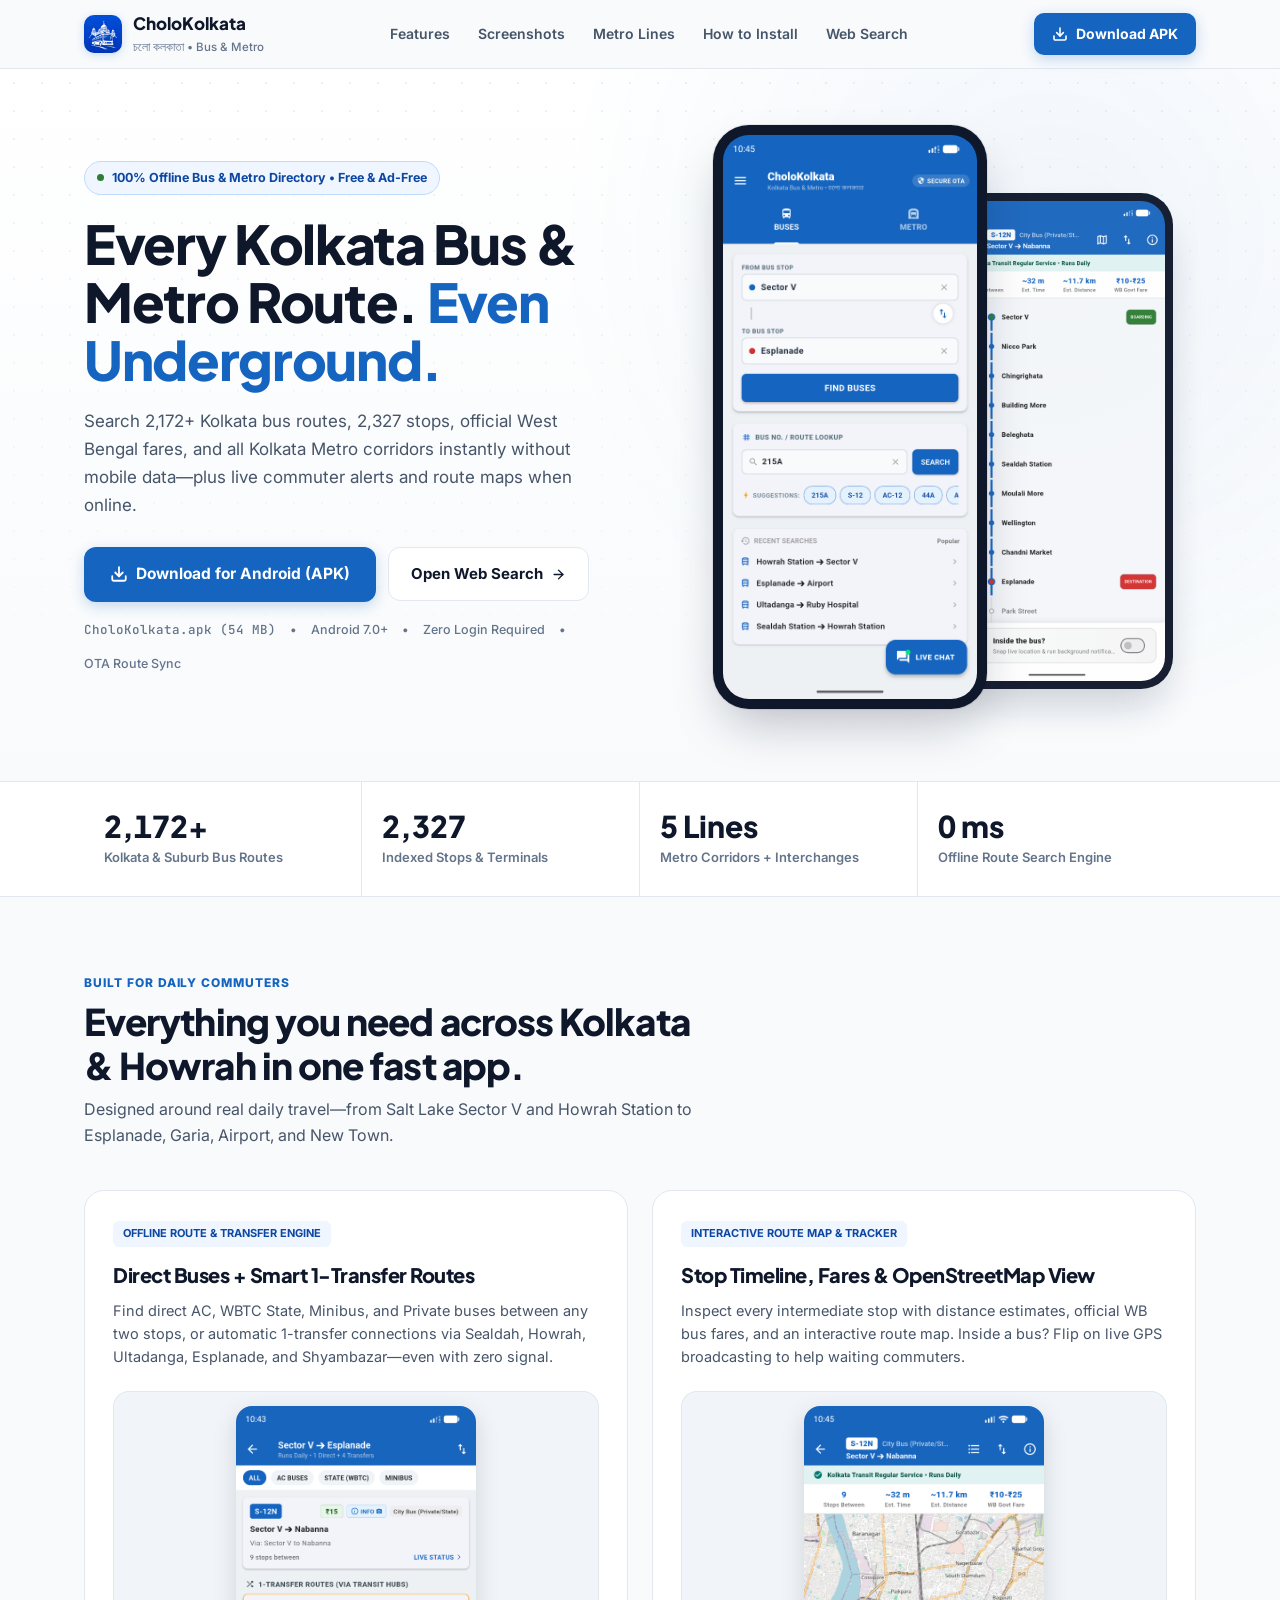
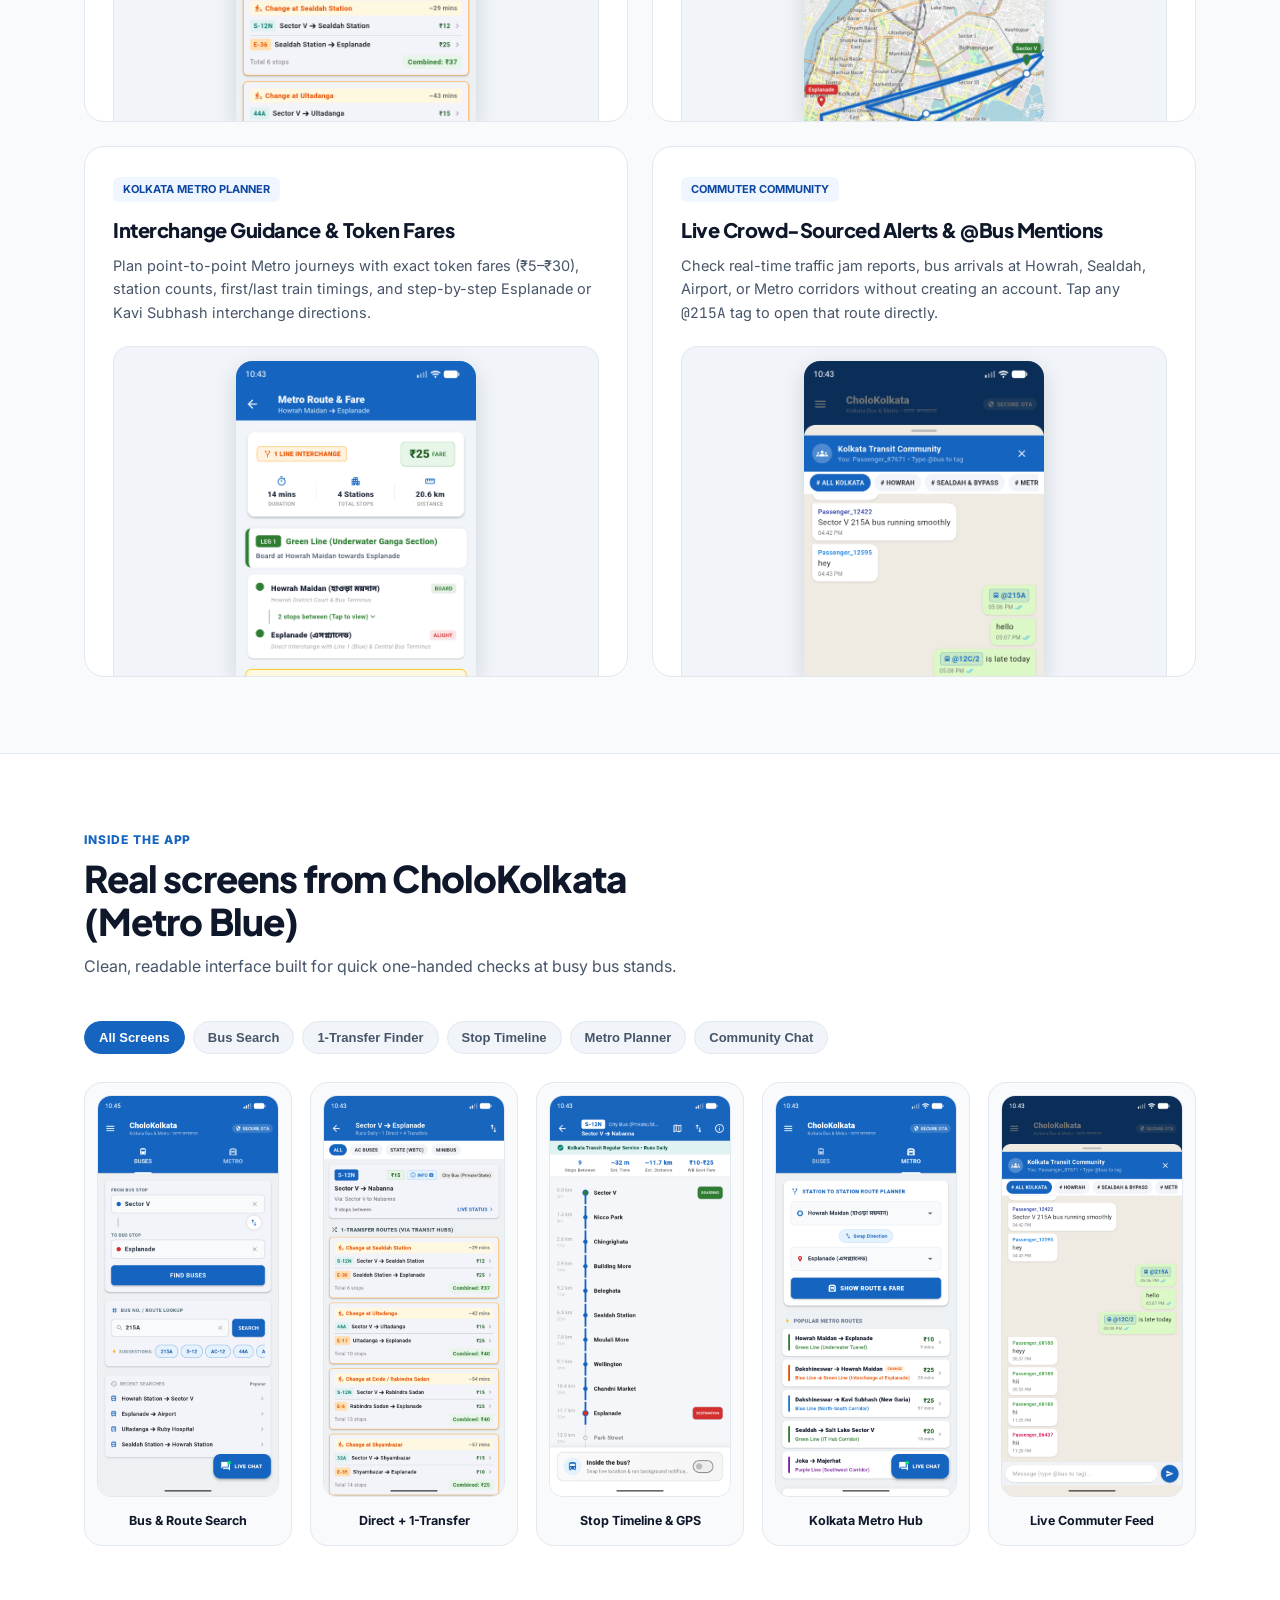
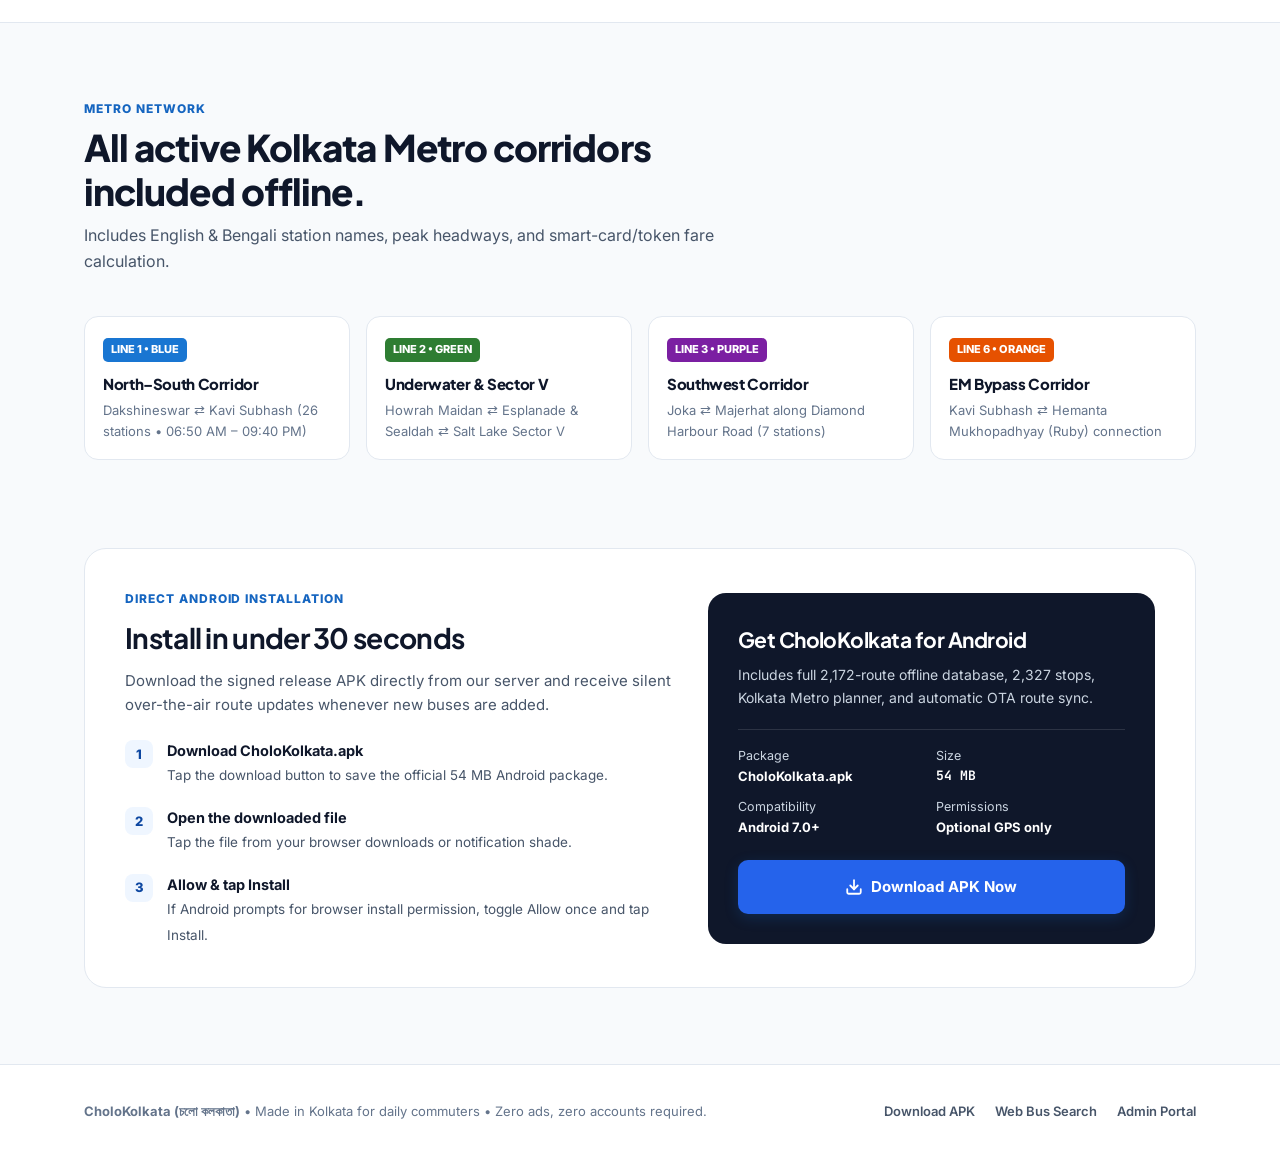
==== commit 9ba87129: "fix: serve static assets reliably under /static and index.php fallback" ====
--- a/static/index.html
+++ b/static/index.html
@@ -5,7 +5,7 @@
   <meta name="viewport" content="width=device-width, initial-scale=1.0">
   <title>CholoKolkata (চলো কলকাতা) — Kolkata Bus &amp; Metro Offline Transit App</title>
   <meta name="description" content="Find 2,172+ Kolkata bus routes, 2,327 stops, official WB fares, and all 5 Kolkata Metro corridors 100% offline. Download the official CholoKolkata Android app.">
-  <link rel="icon" type="image/png" href="/assets/app-icon.png">
+  <link rel="icon" type="image/png" href="/static/assets/app-icon.png">
   <link rel="preconnect" href="https://fonts.googleapis.com">
   <link rel="preconnect" href="https://fonts.gstatic.com" crossorigin>
   <link href="https://fonts.googleapis.com/css2?family=Inter:wght@400;500;600;700&family=JetBrains+Mono:wght@500;700&family=Plus+Jakarta+Sans:wght@600;700;800&display=swap" rel="stylesheet">
@@ -625,7 +625,7 @@
   <header class="navbar">
     <div class="container nav-inner">
       <a href="/" class="brand">
-        <img src="/assets/app-icon.png" alt="CholoKolkata App Icon">
+        <img src="/static/assets/app-icon.png" alt="CholoKolkata App Icon">
         <div>
           <span class="brand-title">CholoKolkata</span>
           <span class="brand-sub">চলো কলকাতা • Bus &amp; Metro</span>
@@ -685,10 +685,10 @@
 
       <div class="hero-visual">
         <div class="phone-frame">
-          <img src="/assets/screens/home_blue.png" alt="CholoKolkata Home Bus Search Screen">
+          <img src="/static/assets/screens/home_blue.png" alt="CholoKolkata Home Bus Search Screen">
         </div>
         <div class="phone-secondary">
-          <img src="/assets/screens/timeline_blue.png" alt="CholoKolkata Stop by Stop Bus Timeline">
+          <img src="/static/assets/screens/timeline_blue.png" alt="CholoKolkata Stop by Stop Bus Timeline">
         </div>
       </div>
     </div>
@@ -735,7 +735,7 @@
             <p>Find direct AC, WBTC State, Minibus, and Private buses between any two stops, or automatic 1-transfer connections via Sealdah, Howrah, Ultadanga, Esplanade, and Shyambazar—even with zero signal.</p>
           </div>
           <div class="bento-shot-wrap">
-            <img src="/assets/screens/results_blue.png" alt="Direct and 1-Transfer Bus Results">
+            <img src="/static/assets/screens/results_blue.png" alt="Direct and 1-Transfer Bus Results">
           </div>
         </article>
 
@@ -746,7 +746,7 @@
             <p>Inspect every intermediate stop with distance estimates, official WB bus fares, and an interactive route map. Inside a bus? Flip on live GPS broadcasting to help waiting commuters.</p>
           </div>
           <div class="bento-shot-wrap">
-            <img src="/assets/screens/map_blue.png" alt="OpenStreetMap Route View in CholoKolkata">
+            <img src="/static/assets/screens/map_blue.png" alt="OpenStreetMap Route View in CholoKolkata">
           </div>
         </article>
 
@@ -757,7 +757,7 @@
             <p>Plan point-to-point Metro journeys with exact token fares (₹5–₹30), station counts, first/last train timings, and step-by-step Esplanade or Kavi Subhash interchange directions.</p>
           </div>
           <div class="bento-shot-wrap">
-            <img src="/assets/screens/metro_result_blue.png" alt="Kolkata Metro Interchange Planner">
+            <img src="/static/assets/screens/metro_result_blue.png" alt="Kolkata Metro Interchange Planner">
           </div>
         </article>
 
@@ -768,7 +768,7 @@
             <p>Check real-time traffic jam reports, bus arrivals at Howrah, Sealdah, Airport, or Metro corridors without creating an account. Tap any <span class="mono">@215A</span> tag to open that route directly.</p>
           </div>
           <div class="bento-shot-wrap">
-            <img src="/assets/screens/chat_blue.png" alt="Kolkata Transit Community Chat">
+            <img src="/static/assets/screens/chat_blue.png" alt="Kolkata Transit Community Chat">
           </div>
         </article>
       </div>
@@ -795,23 +795,23 @@
 
       <div class="screens-row" id="screensRow">
         <div class="screen-card" data-idx="1">
-          <img src="/assets/screens/home_blue.png" alt="Bus Search Home">
+          <img src="/static/assets/screens/home_blue.png" alt="Bus Search Home">
           <span>Bus &amp; Route Search</span>
         </div>
         <div class="screen-card" data-idx="2">
-          <img src="/assets/screens/results_blue.png" alt="Direct &amp; Transfer Bus Results">
+          <img src="/static/assets/screens/results_blue.png" alt="Direct &amp; Transfer Bus Results">
           <span>Direct + 1-Transfer</span>
         </div>
         <div class="screen-card" data-idx="3">
-          <img src="/assets/screens/timeline_blue.png" alt="Bus Stop Timeline">
+          <img src="/static/assets/screens/timeline_blue.png" alt="Bus Stop Timeline">
           <span>Stop Timeline &amp; GPS</span>
         </div>
         <div class="screen-card" data-idx="4">
-          <img src="/assets/screens/metro_blue.png" alt="Kolkata Metro Planner">
+          <img src="/static/assets/screens/metro_blue.png" alt="Kolkata Metro Planner">
           <span>Kolkata Metro Hub</span>
         </div>
         <div class="screen-card" data-idx="5">
-          <img src="/assets/screens/chat_blue.png" alt="Live Commuter Alerts">
+          <img src="/static/assets/screens/chat_blue.png" alt="Live Commuter Alerts">
           <span>Live Commuter Feed</span>
         </div>
       </div>
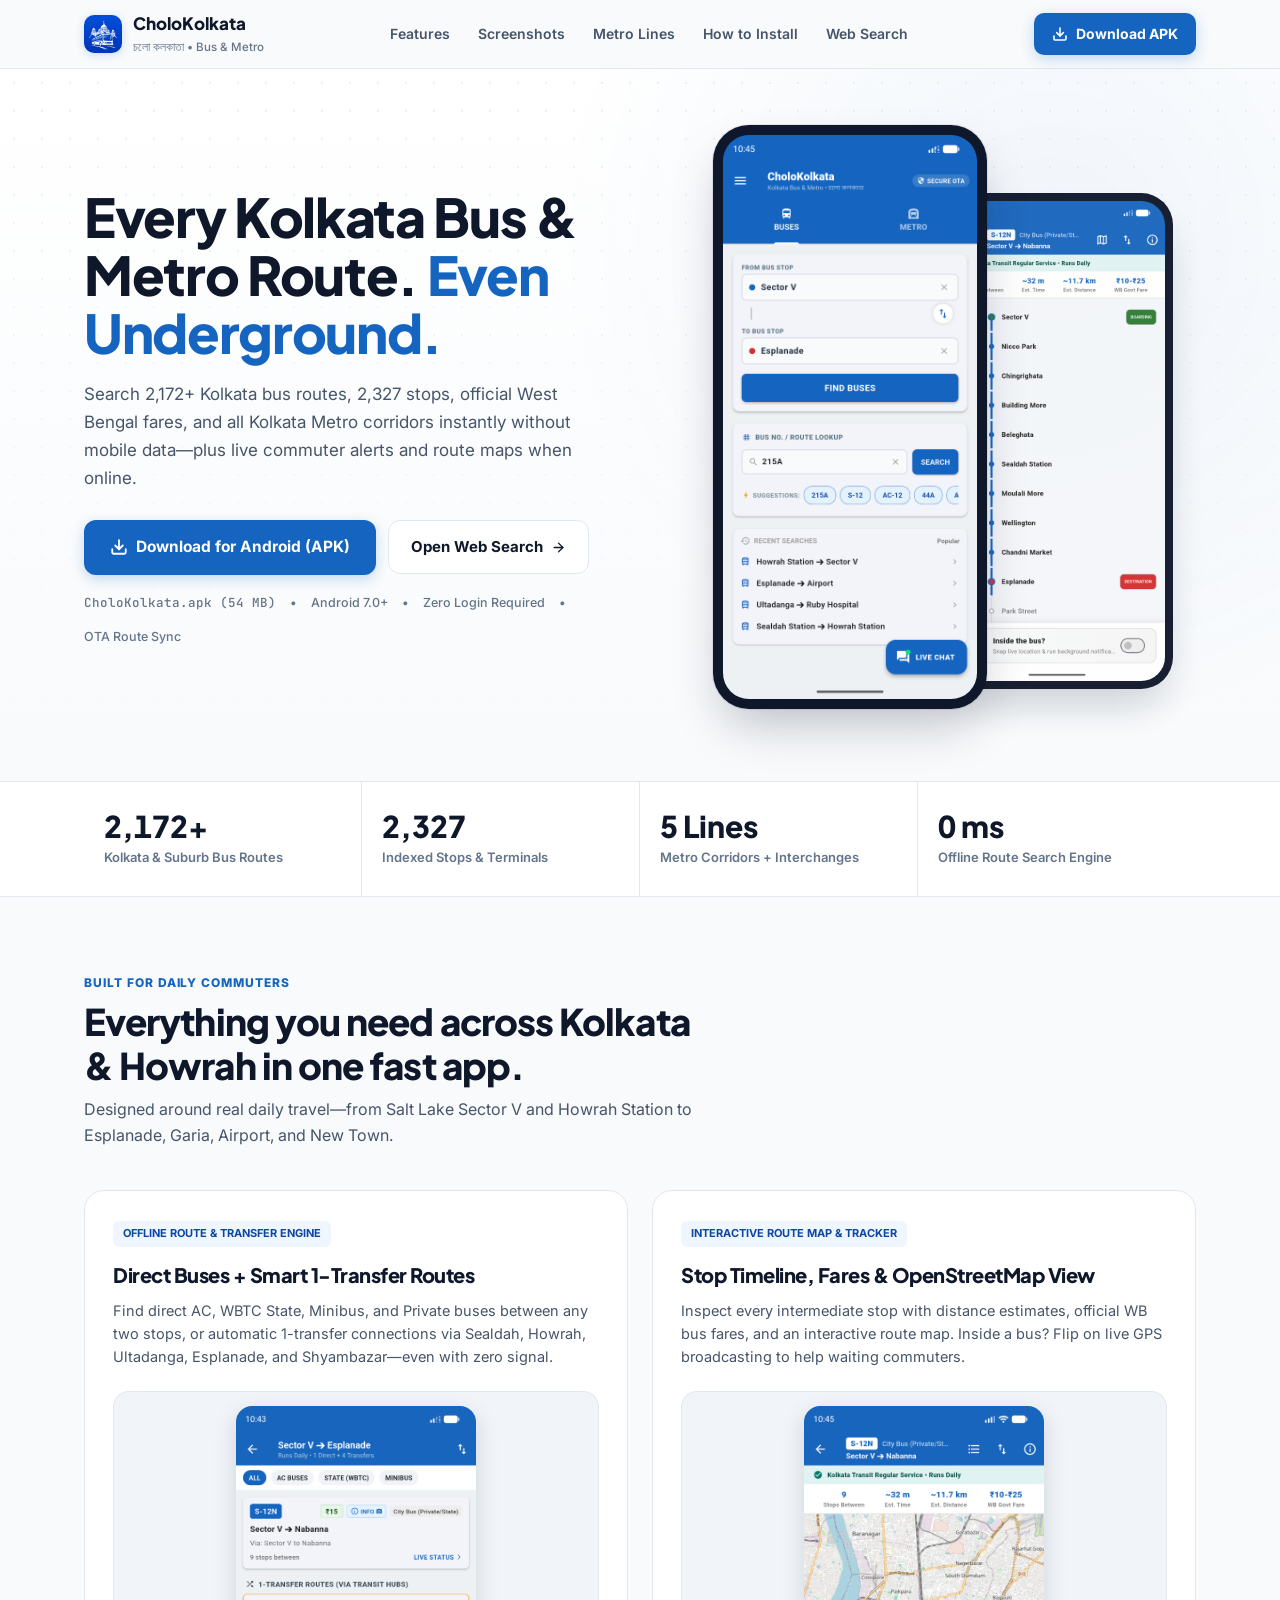
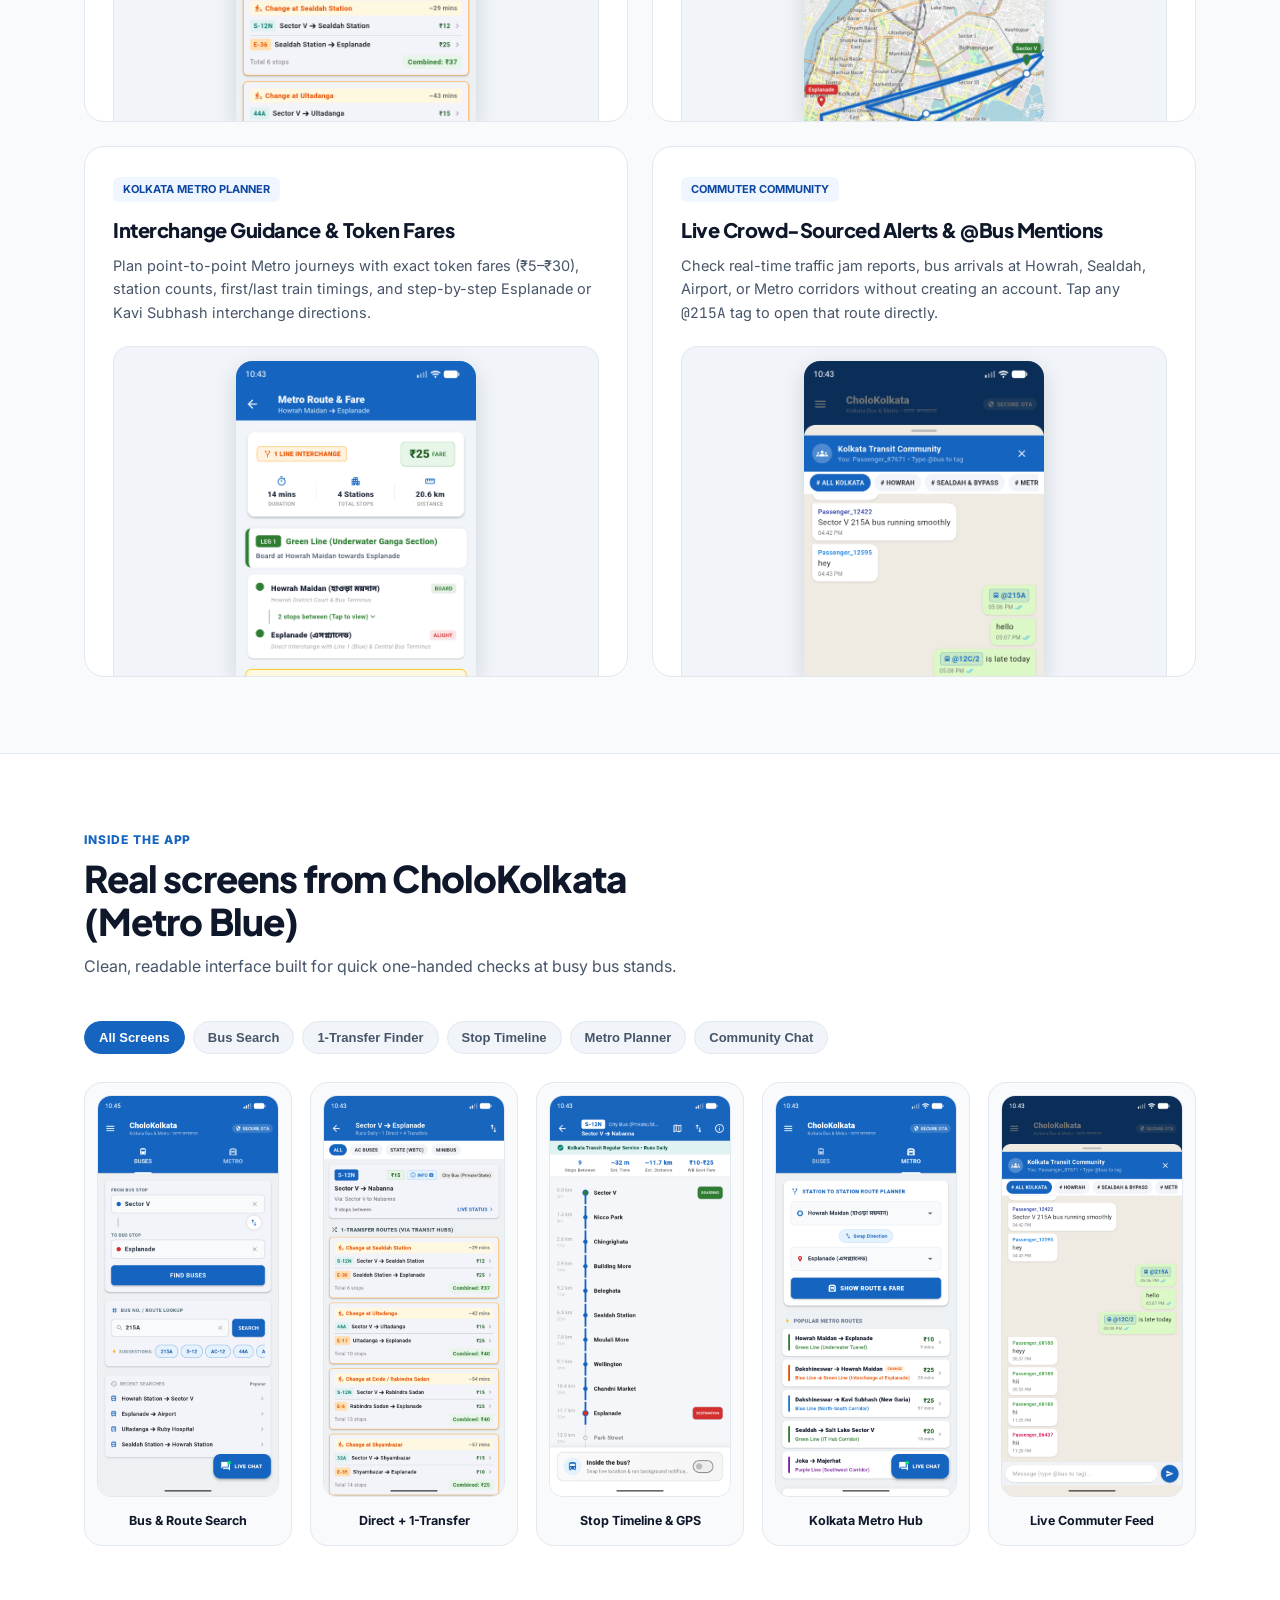
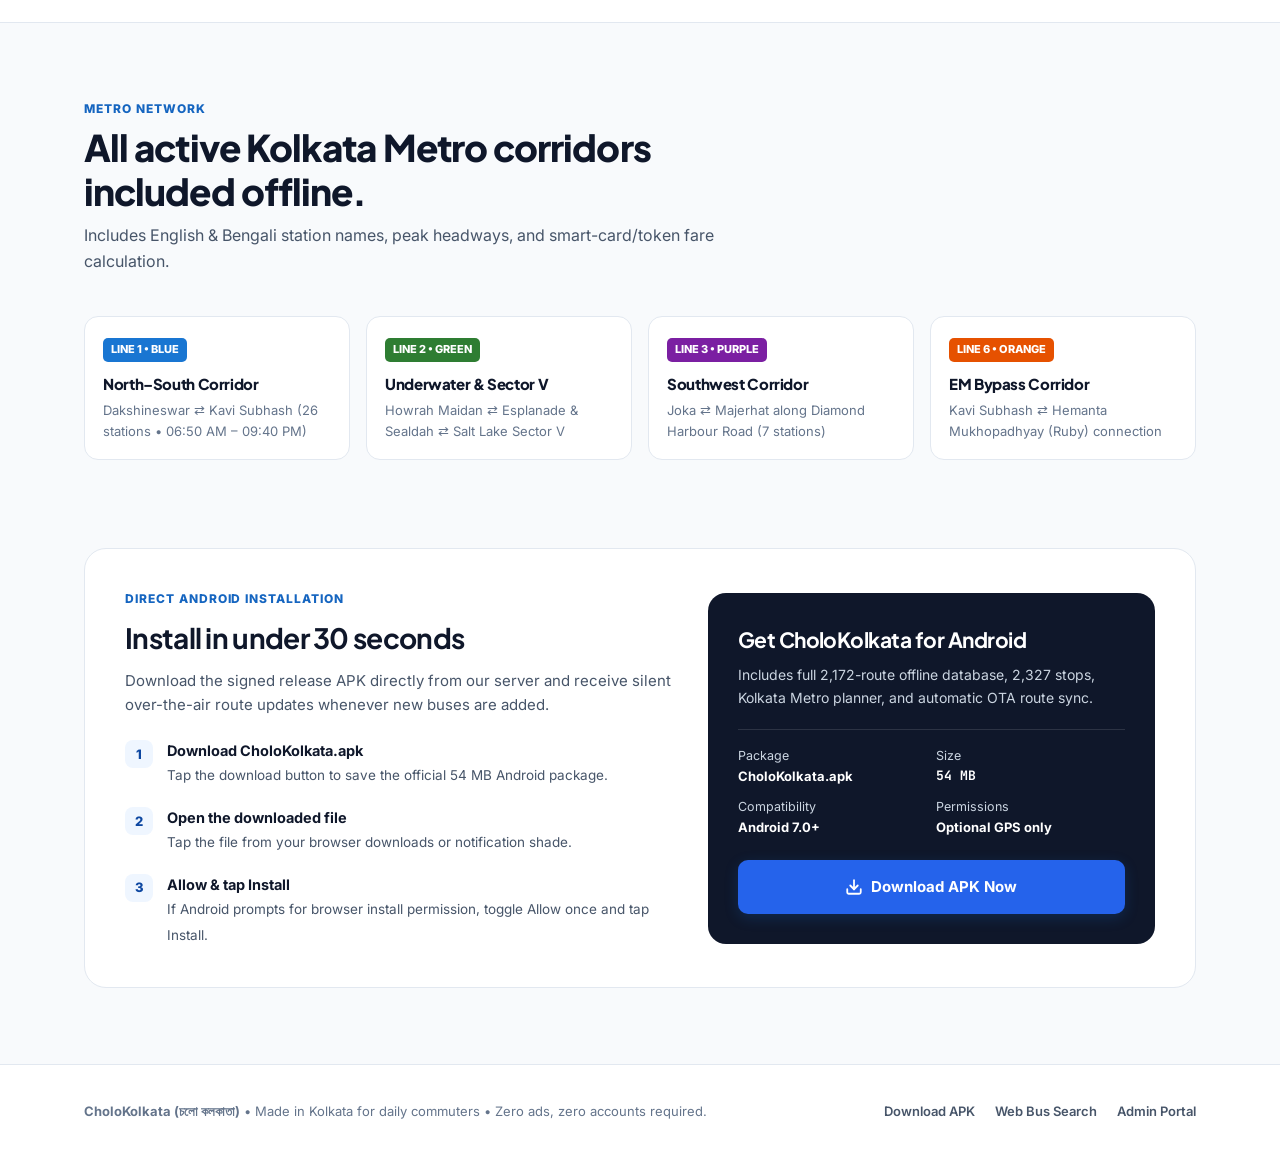
==== commit 91178094: "remove offline & ad-free pill from hero" ====
--- a/static/index.html
+++ b/static/index.html
@@ -652,10 +652,6 @@
     <div class="hero-grid-bg"></div>
     <div class="container hero-inner">
       <div>
-        <div class="transit-pill">
-          <span class="transit-dot"></span>
-          <span>100% Offline Bus &amp; Metro Directory • Free &amp; Ad-Free</span>
-        </div>
         <h1>Every Kolkata Bus &amp; Metro Route. <span>Even Underground.</span></h1>
         <p class="hero-lead">
           Search 2,172+ Kolkata bus routes, 2,327 stops, official West Bengal fares, and all Kolkata Metro corridors instantly without mobile data—plus live commuter alerts and route maps when online.
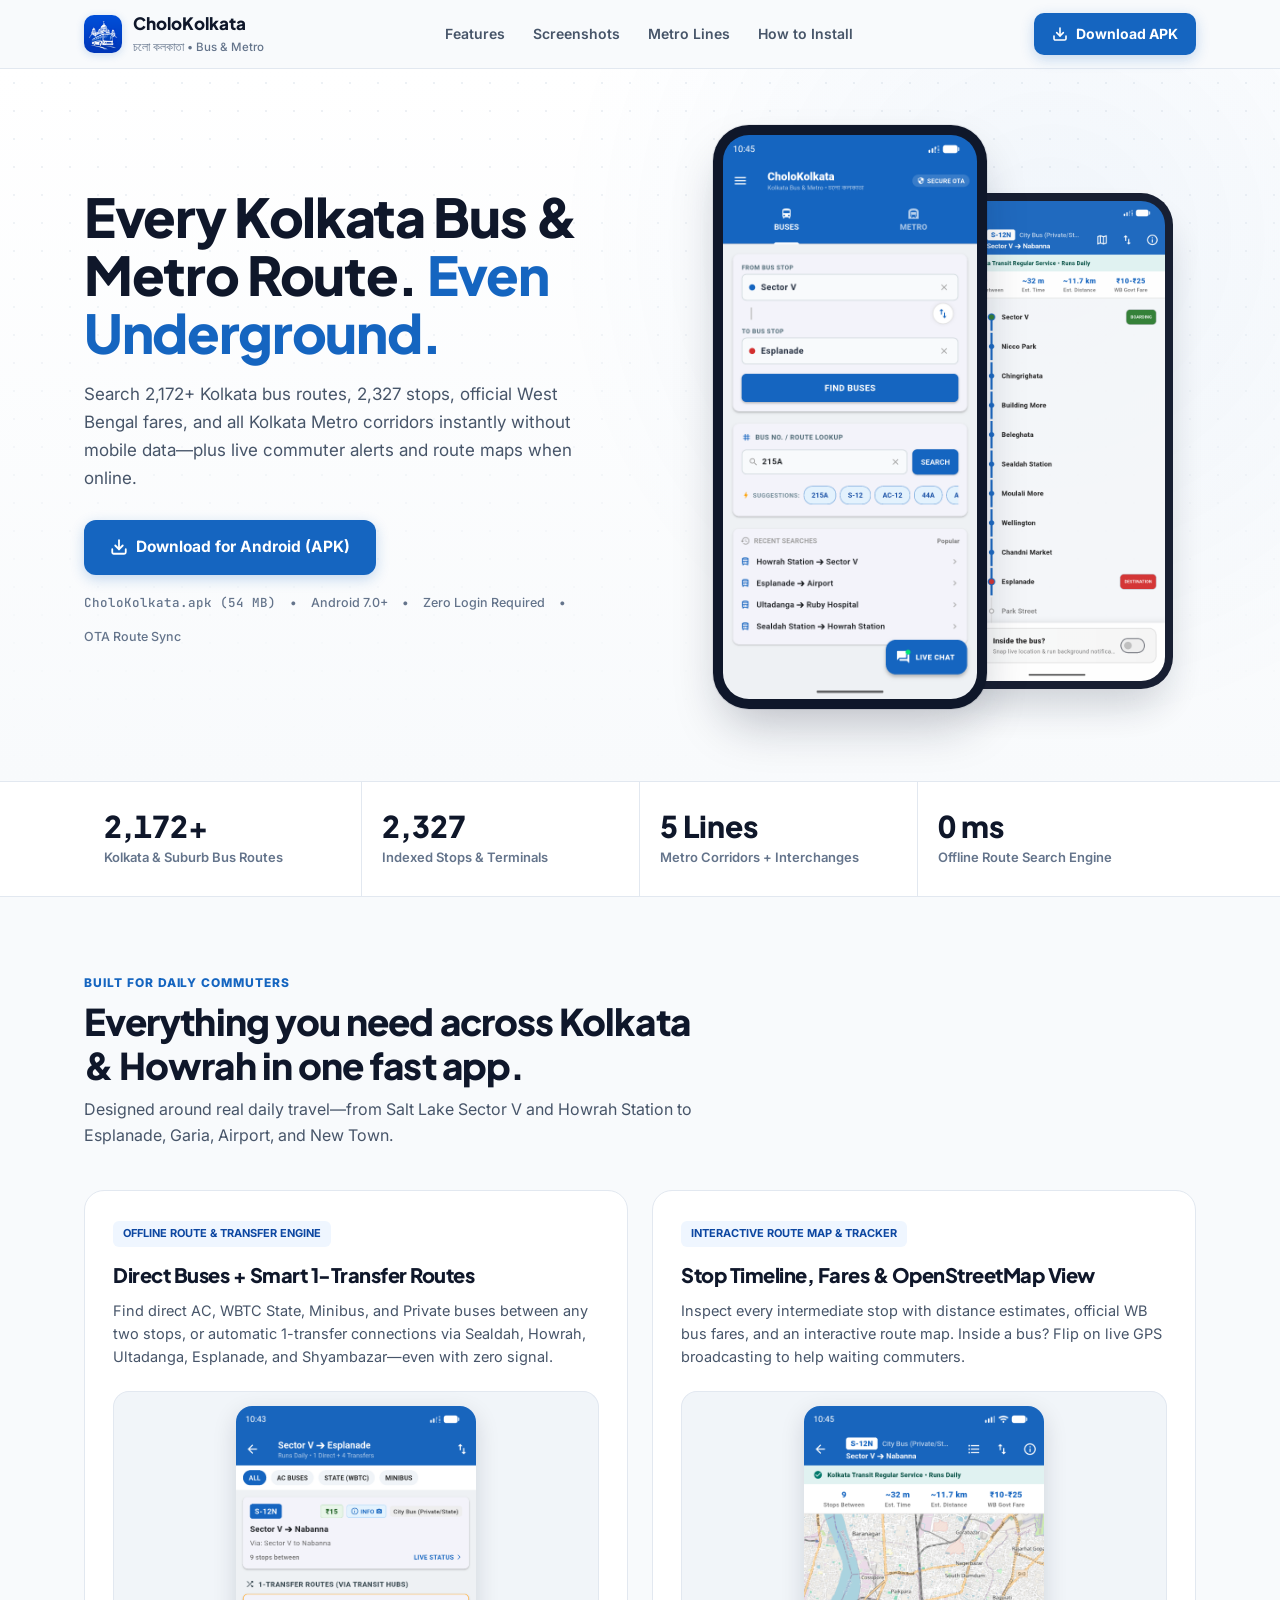
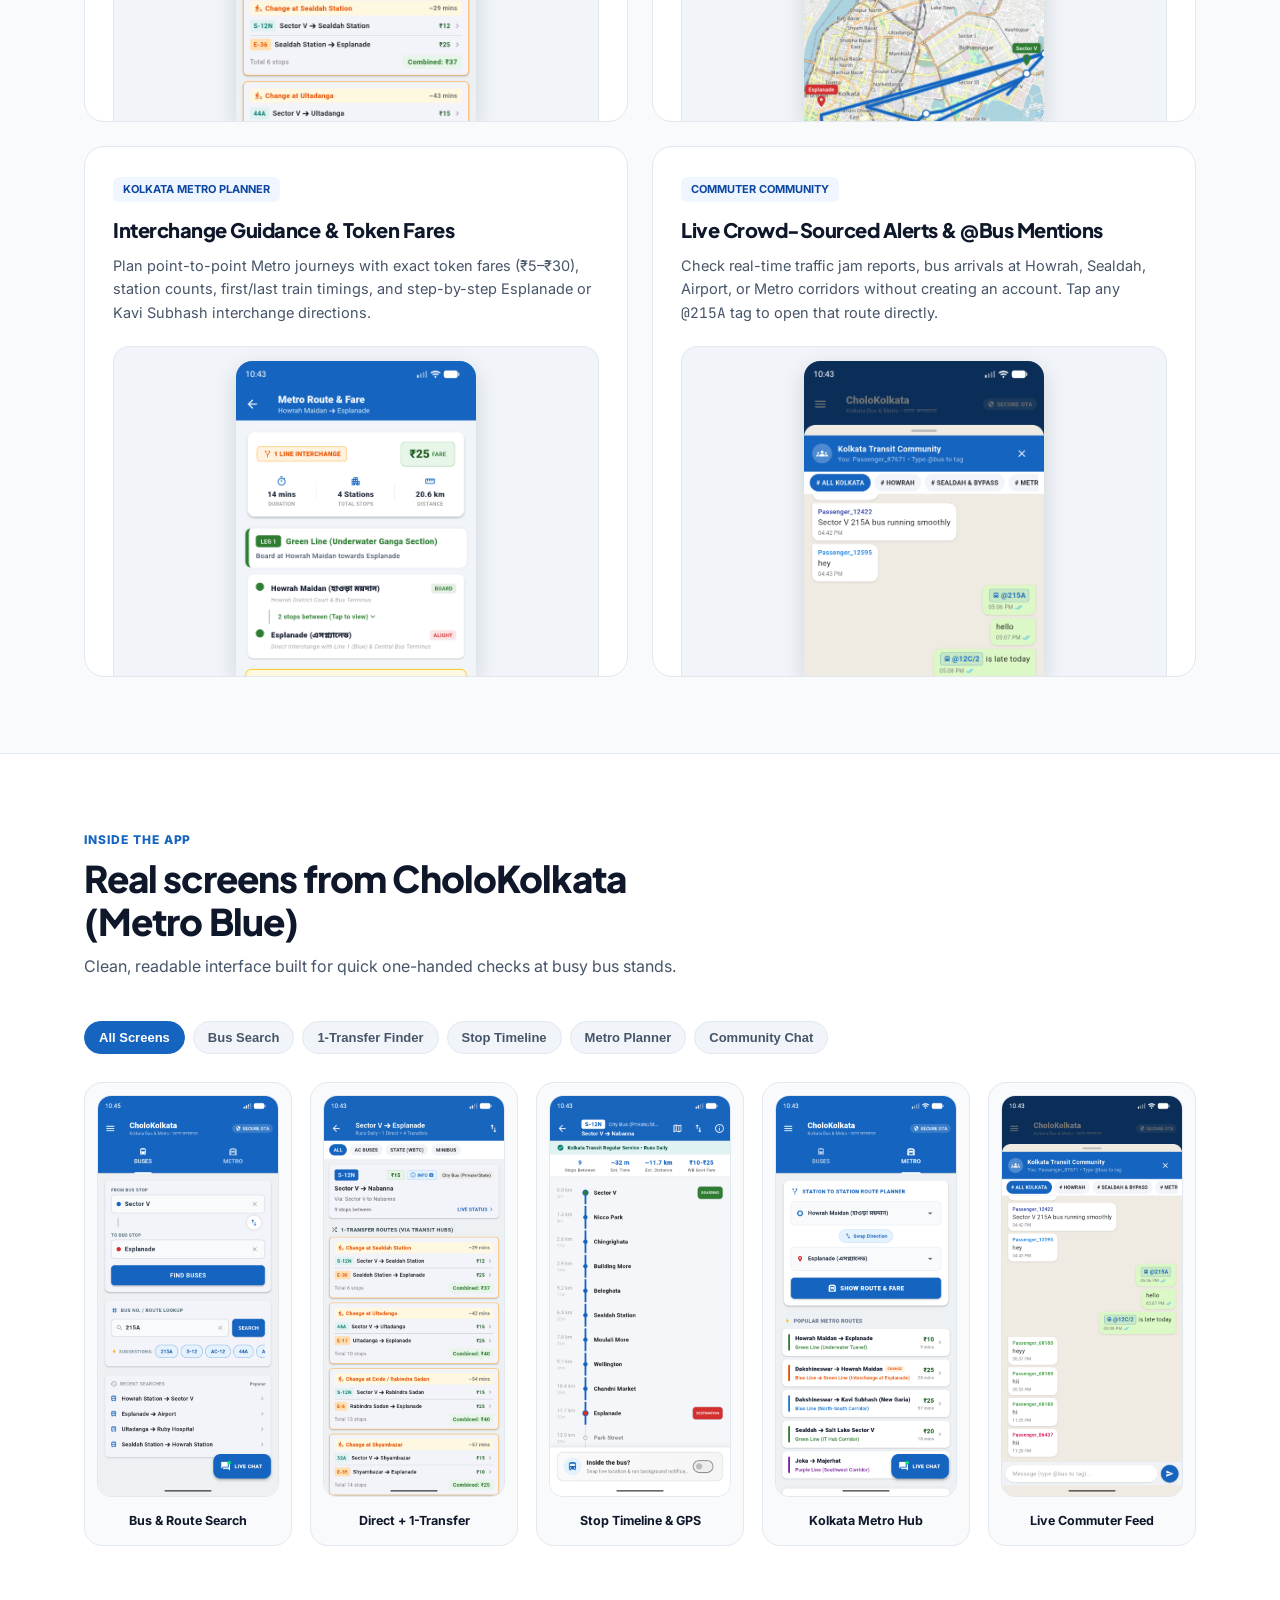
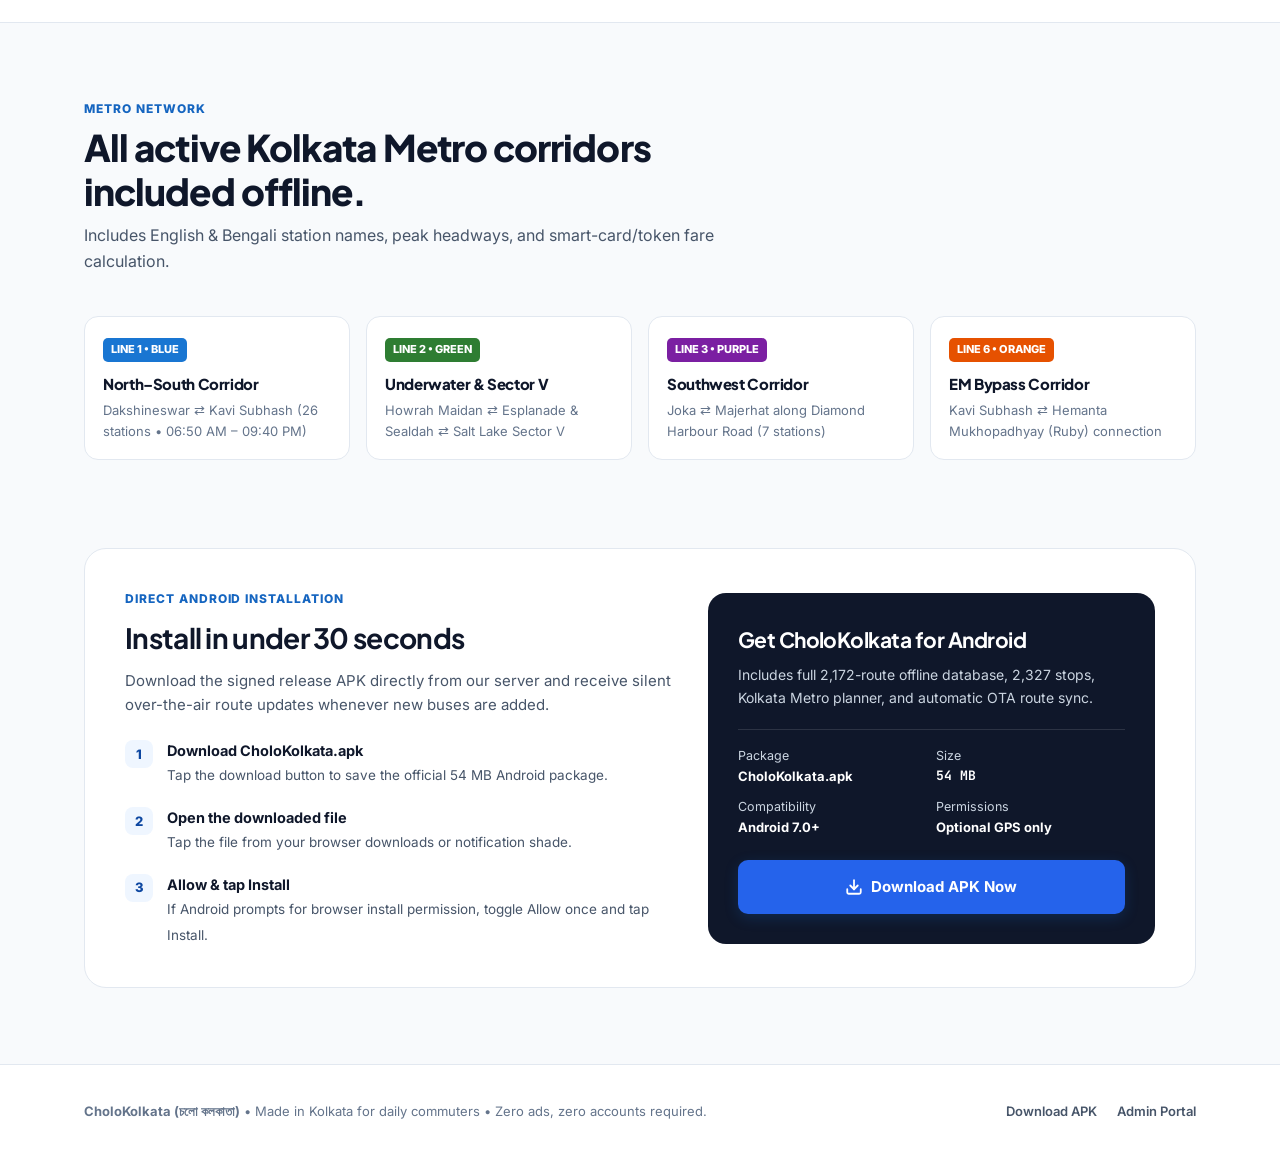
==== commit 7c6e9bca: "remove web search links and button from landing page" ====
--- a/static/index.html
+++ b/static/index.html
@@ -637,7 +637,6 @@
         <a href="#screenshots">Screenshots</a>
         <a href="#metro">Metro Lines</a>
         <a href="#install">How to Install</a>
-        <a href="/app">Web Search</a>
       </nav>
 
       <a href="/download/apk" class="btn btn-primary" download="CholoKolkata.apk">
@@ -661,10 +660,6 @@
           <a href="/download/apk" class="btn btn-primary btn-lg" download="CholoKolkata.apk">
             <svg width="18" height="18" viewBox="0 0 24 24" fill="none" stroke="currentColor" stroke-width="2.4" stroke-linecap="round" stroke-linejoin="round"><path d="M21 15v4a2 2 0 0 1-2 2H5a2 2 0 0 1-2-2v-4"/><polyline points="7 10 12 15 17 10"/><line x1="12" y1="15" x2="12" y2="3"/></svg>
             <span>Download for Android (APK)</span>
-          </a>
-          <a href="/app" class="btn btn-outline">
-            <span>Open Web Search</span>
-            <svg width="15" height="15" viewBox="0 0 24 24" fill="none" stroke="currentColor" stroke-width="2.2" stroke-linecap="round" stroke-linejoin="round"><line x1="5" y1="12" x2="19" y2="12"/><polyline points="12 5 19 12 12 19"/></svg>
           </a>
         </div>
 
@@ -912,7 +907,6 @@
       </div>
       <div class="footer-links">
         <a href="/download/apk" download="CholoKolkata.apk">Download APK</a>
-        <a href="/app">Web Bus Search</a>
         <a href="/admin">Admin Portal</a>
       </div>
     </div>
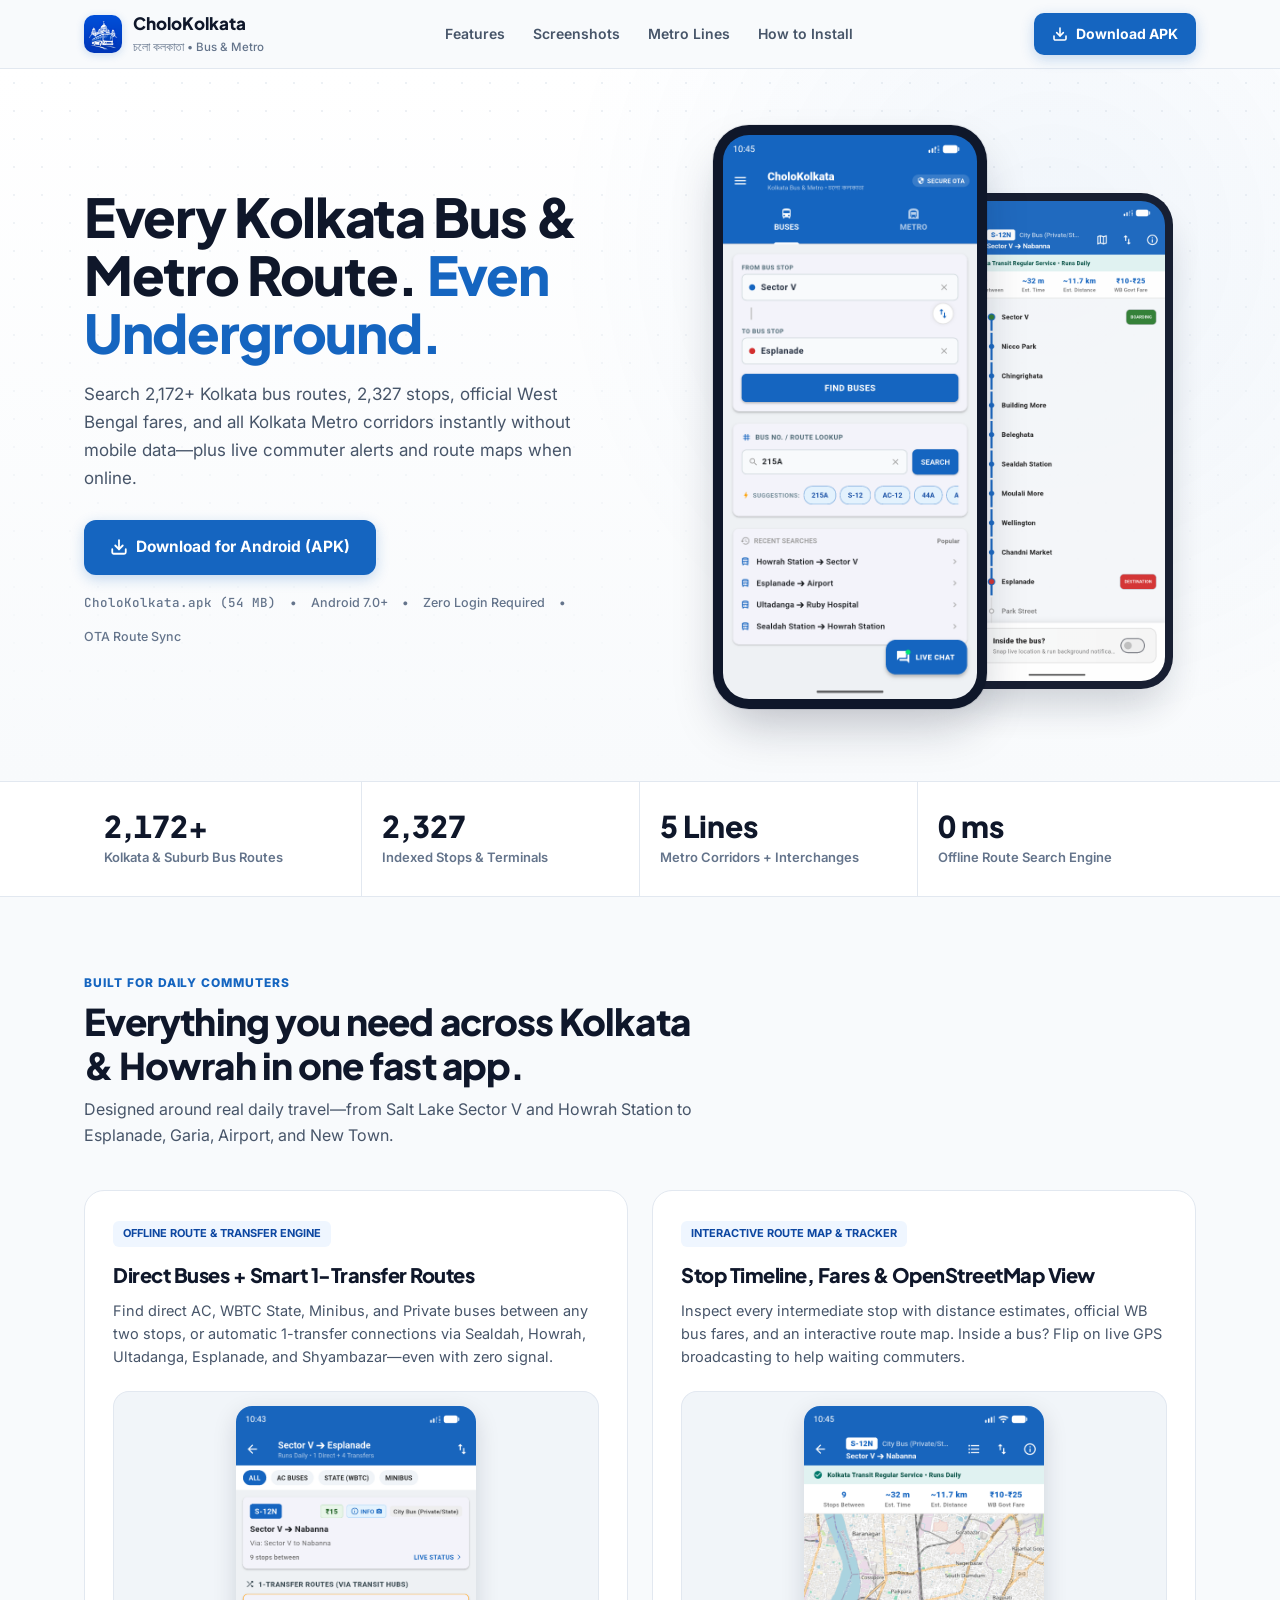
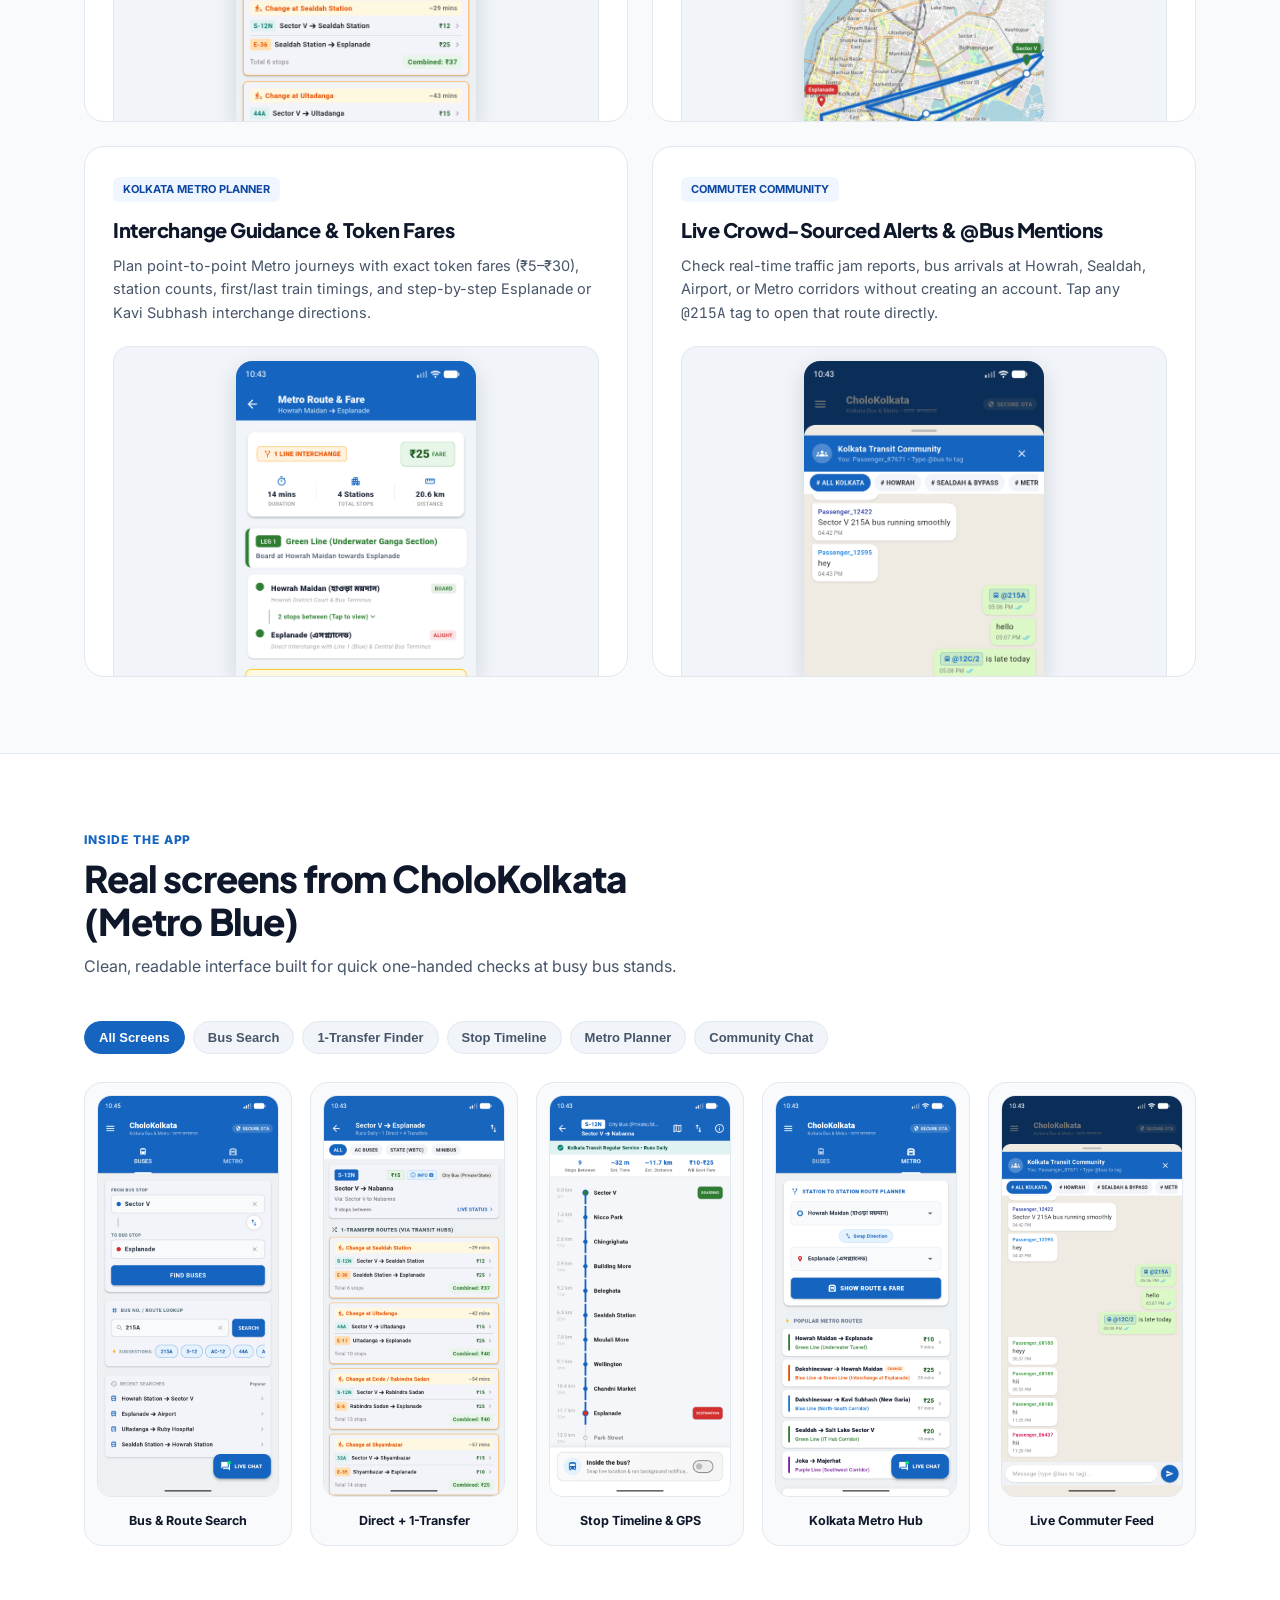
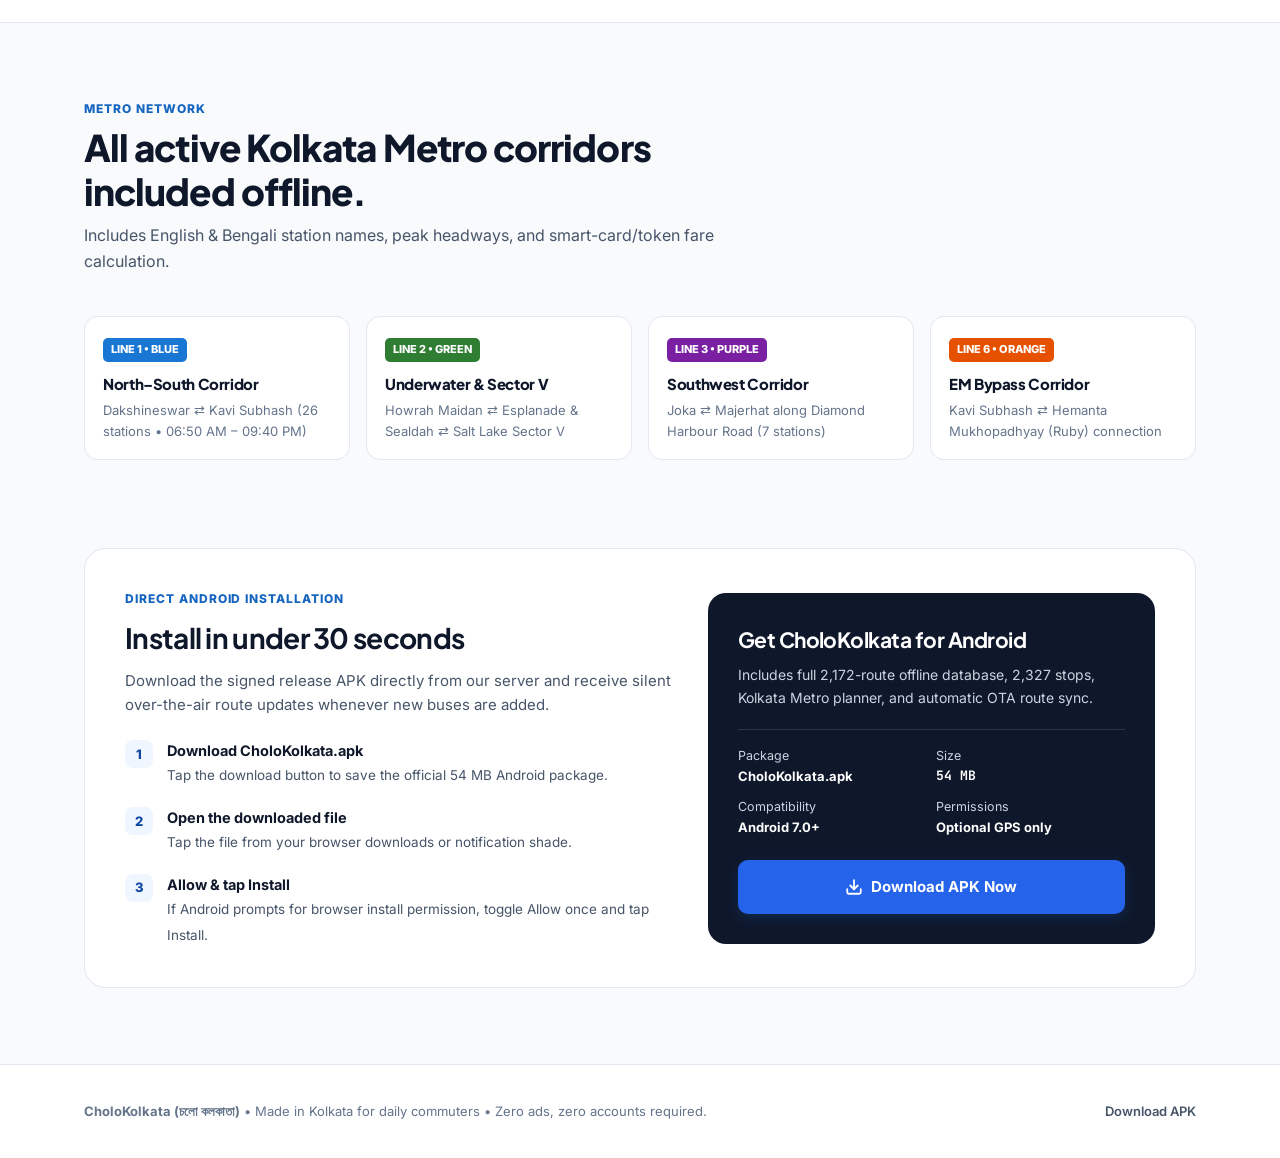
==== commit b5d4f9d8: "remove admin portal link from landing page footer" ====
--- a/static/index.html
+++ b/static/index.html
@@ -907,7 +907,6 @@
       </div>
       <div class="footer-links">
         <a href="/download/apk" download="CholoKolkata.apk">Download APK</a>
-        <a href="/admin">Admin Portal</a>
       </div>
     </div>
   </footer>
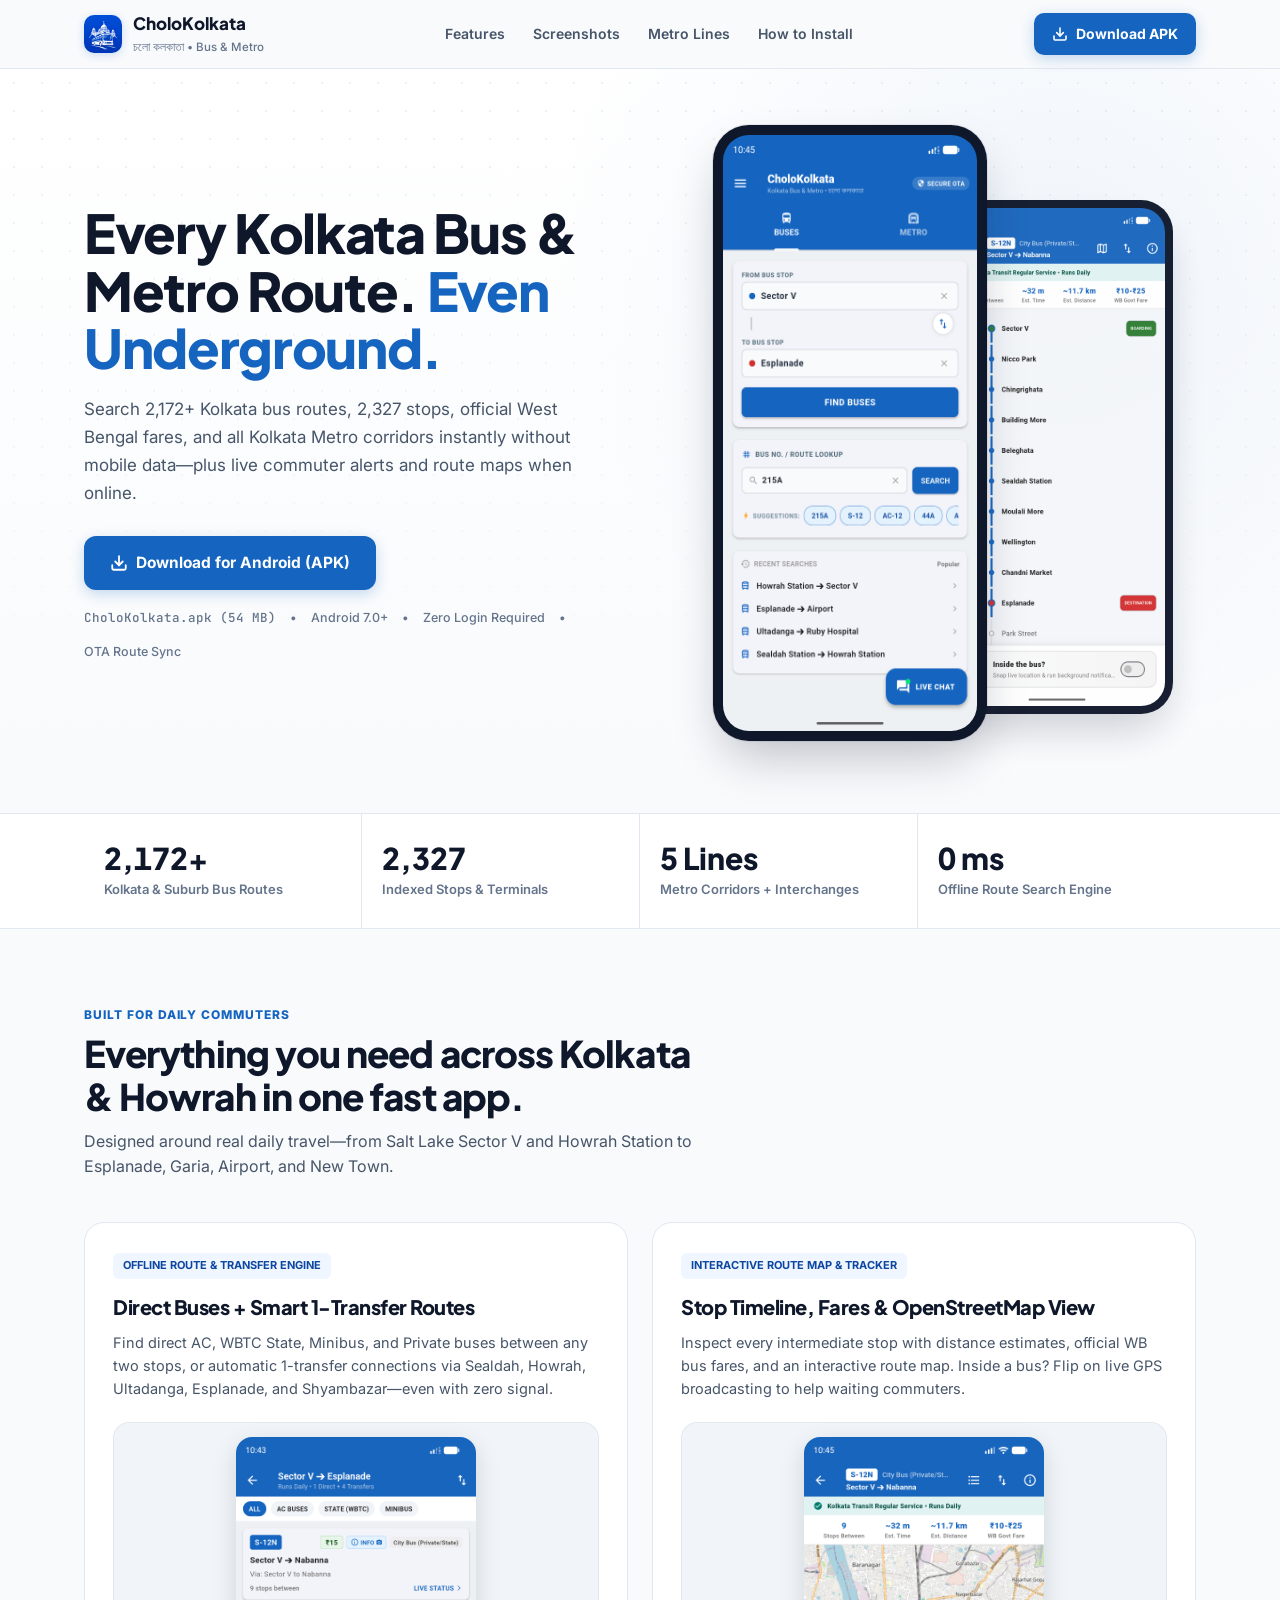
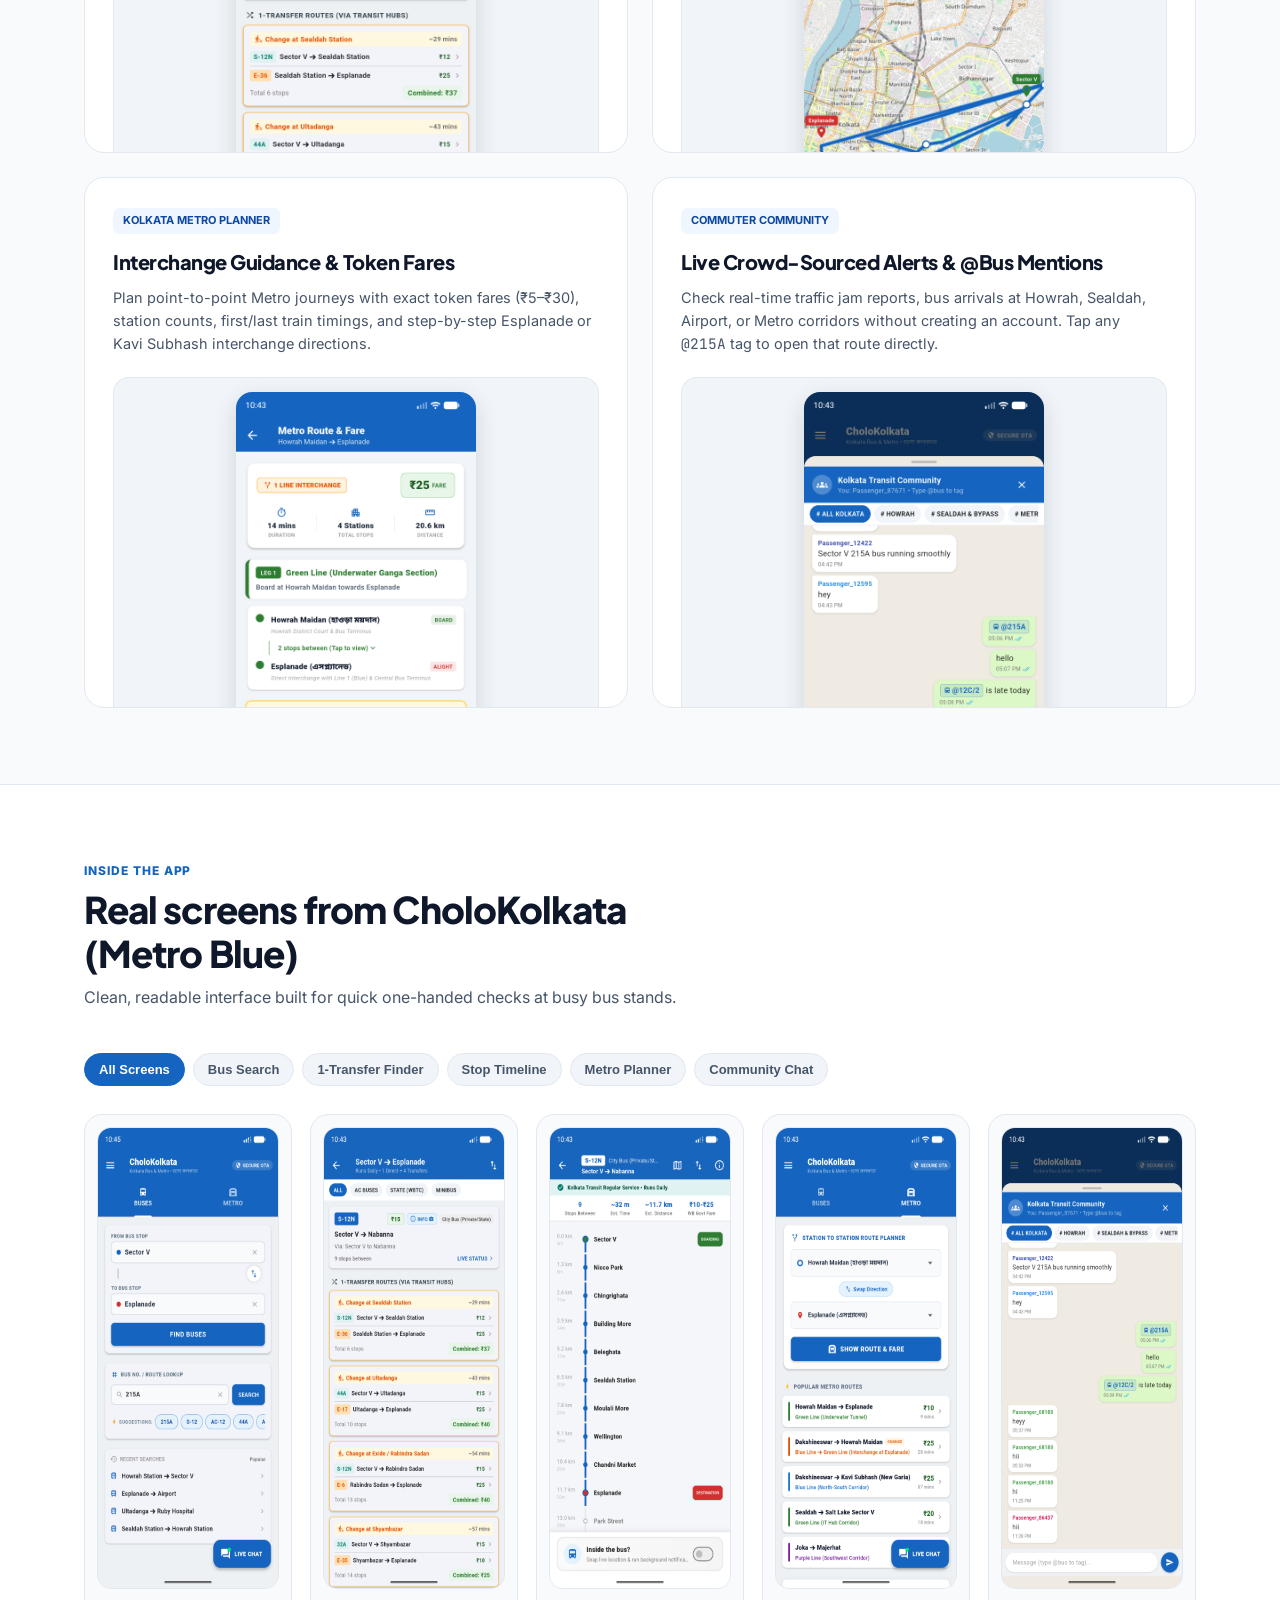
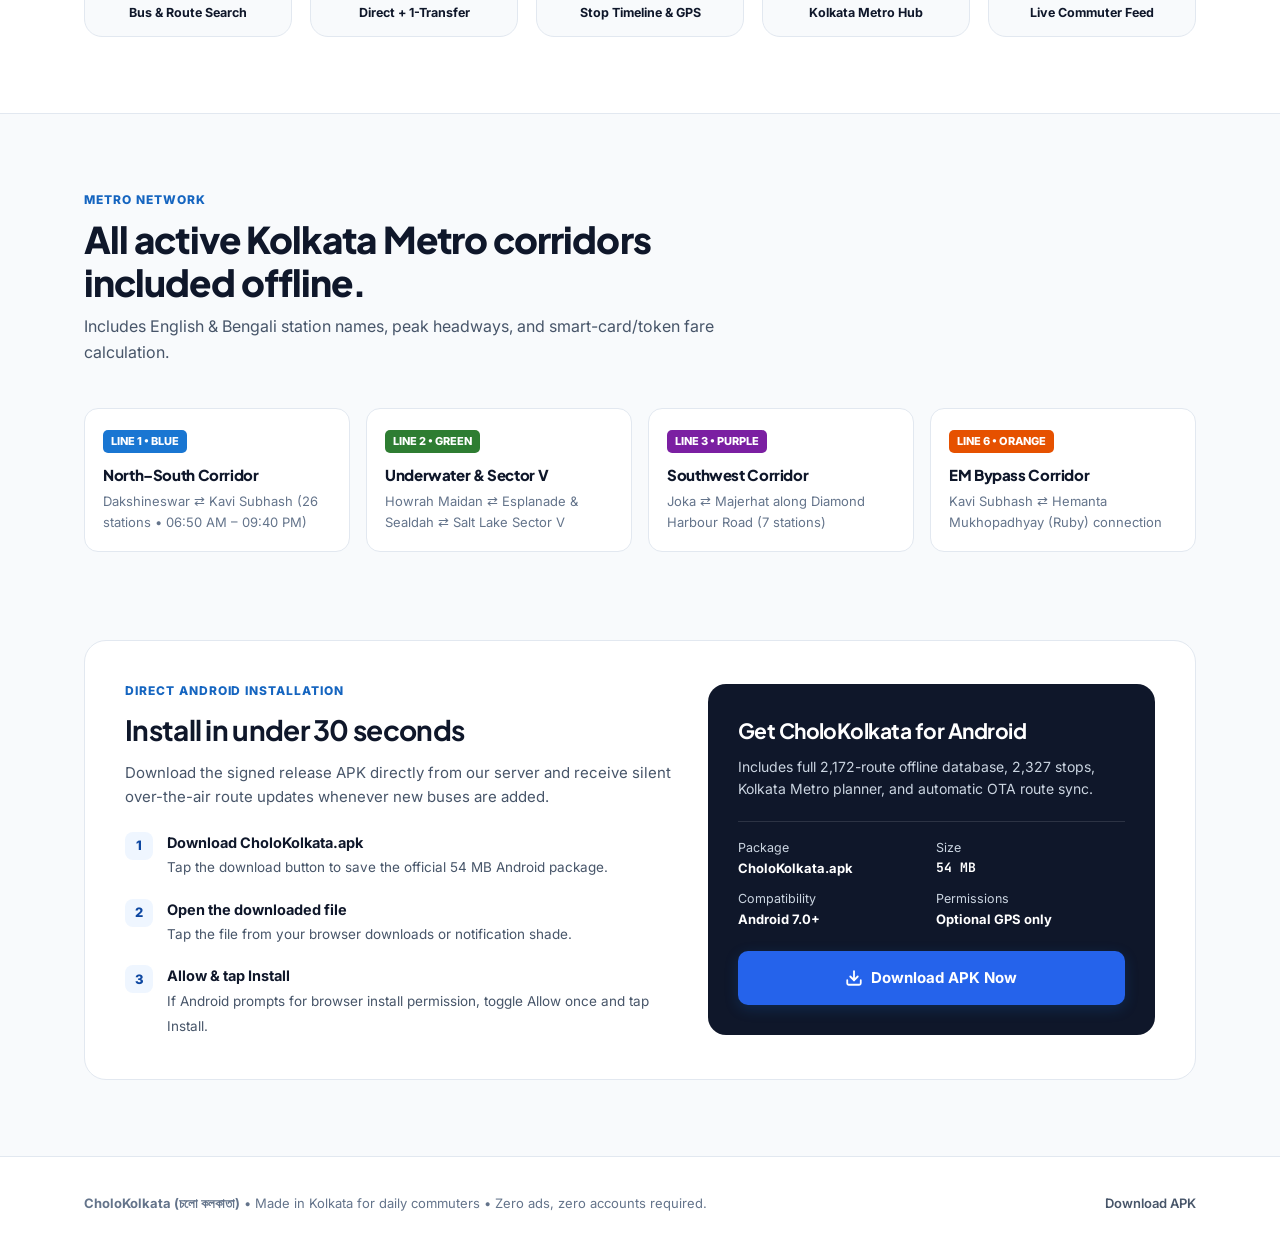
==== commit 9226ecec: "add full SEO metadata, Open Graph, JSON-LD, robots.txt, sitemap.xml, and webmanifest" ====
--- a/static/index.html
+++ b/static/index.html
@@ -1,11 +1,128 @@
 <!DOCTYPE html>
-<html lang="en">
+<html lang="en-IN">
 <head>
   <meta charset="UTF-8">
   <meta name="viewport" content="width=device-width, initial-scale=1.0">
-  <title>CholoKolkata (চলো কলকাতা) — Kolkata Bus &amp; Metro Offline Transit App</title>
-  <meta name="description" content="Find 2,172+ Kolkata bus routes, 2,327 stops, official WB fares, and all 5 Kolkata Metro corridors 100% offline. Download the official CholoKolkata Android app.">
-  <link rel="icon" type="image/png" href="/static/assets/app-icon.png">
+  <title>CholoKolkata (চলো কলকাতা) — Kolkata Bus Route, Fare &amp; Metro Offline App</title>
+  <meta name="description" content="Find 2,172+ Kolkata bus routes, 2,327 stops, official WB fares, 1-transfer buses, and all 5 Kolkata Metro corridors offline. Download the CholoKolkata Android APK.">
+  <meta name="keywords" content="CholoKolkata, চলো কলকাতা, Kolkata bus route app, Kolkata metro route planner, WBTC bus route, Kolkata bus fare calculator, offline Kolkata bus directory, Howrah Sealdah Esplanade bus routes">
+  <meta name="author" content="CholoKolkata">
+  <meta name="application-name" content="CholoKolkata">
+  <meta name="apple-mobile-web-app-title" content="CholoKolkata">
+  <meta name="robots" content="index, follow, max-image-preview:large, max-snippet:-1, max-video-preview:-1">
+  <meta name="theme-color" content="#1565c0">
+  <meta name="format-detection" content="telephone=no">
+
+  <!-- Regional / Geo SEO -->
+  <meta name="geo.region" content="IN-WB">
+  <meta name="geo.placename" content="Kolkata">
+  <meta name="geo.position" content="22.5726;88.3639">
+  <meta name="ICBM" content="22.5726, 88.3639">
+
+  <!-- Canonical & Language -->
+  <link rel="canonical" href="https://cholokolkata.online/">
+  <link rel="alternate" hreflang="en-IN" href="https://cholokolkata.online/">
+  <link rel="alternate" hreflang="x-default" href="https://cholokolkata.online/">
+
+  <!-- Open Graph / Social Sharing -->
+  <meta property="og:type" content="website">
+  <meta property="og:site_name" content="CholoKolkata">
+  <meta property="og:locale" content="en_IN">
+  <meta property="og:url" content="https://cholokolkata.online/">
+  <meta property="og:title" content="CholoKolkata (চলো কলকাতা) — Kolkata Bus &amp; Metro Offline Transit App">
+  <meta property="og:description" content="Search 2,172+ Kolkata bus routes, 2,327 stops, official West Bengal fares, and all 5 Metro corridors even underground without mobile data.">
+  <meta property="og:image" content="https://cholokolkata.online/static/assets/app-icon.png">
+  <meta property="og:image:secure_url" content="https://cholokolkata.online/static/assets/app-icon.png">
+  <meta property="og:image:type" content="image/png">
+  <meta property="og:image:width" content="1024">
+  <meta property="og:image:height" content="1024">
+  <meta property="og:image:alt" content="CholoKolkata App Icon — Kolkata Bus & Metro Route Guide">
+
+  <!-- Twitter Card -->
+  <meta name="twitter:card" content="summary">
+  <meta name="twitter:title" content="CholoKolkata (চলো কলকাতা) — Kolkata Bus &amp; Metro Offline App">
+  <meta name="twitter:description" content="2,172+ Kolkata bus routes, 2,327 stops, official WB fares, and all 5 Kolkata Metro lines offline. Download the Android APK.">
+  <meta name="twitter:image" content="https://cholokolkata.online/static/assets/app-icon.png">
+  <meta name="twitter:image:alt" content="CholoKolkata App Icon">
+
+  <!-- Icons & Web Manifest -->
+  <link rel="icon" type="image/png" sizes="1024x1024" href="/static/assets/app-icon.png">
+  <link rel="apple-touch-icon" href="/static/assets/app-icon.png">
+  <link rel="manifest" href="/site.webmanifest">
+
+  <!-- Structured Data (Schema.org JSON-LD) -->
+  <script type="application/ld+json">
+  {
+    "@context": "https://schema.org",
+    "@graph": [
+      {
+        "@type": "WebSite",
+        "@id": "https://cholokolkata.online/#website",
+        "url": "https://cholokolkata.online/",
+        "name": "CholoKolkata",
+        "alternateName": "চলো কলকাতা",
+        "inLanguage": "en-IN",
+        "description": "Official website for CholoKolkata, the offline Kolkata bus and metro route finder app."
+      },
+      {
+        "@type": "Organization",
+        "@id": "https://cholokolkata.online/#organization",
+        "name": "CholoKolkata",
+        "url": "https://cholokolkata.online/",
+        "logo": {
+          "@type": "ImageObject",
+          "url": "https://cholokolkata.online/static/assets/app-icon.png",
+          "width": 1024,
+          "height": 1024
+        },
+        "areaServed": {
+          "@type": "City",
+          "name": "Kolkata",
+          "containedInPlace": {
+            "@type": "State",
+            "name": "West Bengal",
+            "containedInPlace": {
+              "@type": "Country",
+              "name": "India"
+            }
+          }
+        }
+      },
+      {
+        "@type": "MobileApplication",
+        "@id": "https://cholokolkata.online/#app",
+        "name": "CholoKolkata — Kolkata Bus & Metro",
+        "alternateName": "চলো কলকাতা",
+        "operatingSystem": "Android 7.0+",
+        "applicationCategory": "TravelApplication",
+        "url": "https://cholokolkata.online/",
+        "downloadUrl": "https://cholokolkata.online/download/apk",
+        "installUrl": "https://cholokolkata.online/#install",
+        "fileSize": "54MB",
+        "inLanguage": ["en", "bn"],
+        "description": "Search 2,172+ Kolkata bus routes, 2,327 stops, official West Bengal fares, 1-transfer connections, and all Kolkata Metro corridors offline, with optional live GPS tracking and commuter alerts.",
+        "screenshot": [
+          "https://cholokolkata.online/static/assets/screens/home_blue.png",
+          "https://cholokolkata.online/static/assets/screens/results_blue.png",
+          "https://cholokolkata.online/static/assets/screens/timeline_blue.png",
+          "https://cholokolkata.online/static/assets/screens/map_blue.png",
+          "https://cholokolkata.online/static/assets/screens/metro_blue.png",
+          "https://cholokolkata.online/static/assets/screens/metro_result_blue.png",
+          "https://cholokolkata.online/static/assets/screens/chat_blue.png"
+        ],
+        "publisher": {
+          "@id": "https://cholokolkata.online/#organization"
+        },
+        "offers": {
+          "@type": "Offer",
+          "price": "0",
+          "priceCurrency": "INR"
+        }
+      }
+    ]
+  }
+  </script>
+
   <link rel="preconnect" href="https://fonts.googleapis.com">
   <link rel="preconnect" href="https://fonts.gstatic.com" crossorigin>
   <link href="https://fonts.googleapis.com/css2?family=Inter:wght@400;500;600;700&family=JetBrains+Mono:wght@500;700&family=Plus+Jakarta+Sans:wght@600;700;800&display=swap" rel="stylesheet">
@@ -632,7 +749,7 @@
         </div>
       </a>
 
-      <nav class="nav-links">
+      <nav class="nav-links" aria-label="Primary navigation">
         <a href="#features">Features</a>
         <a href="#screenshots">Screenshots</a>
         <a href="#metro">Metro Lines</a>
@@ -640,12 +757,13 @@
       </nav>
 
       <a href="/download/apk" class="btn btn-primary" download="CholoKolkata.apk">
-        <svg width="16" height="16" viewBox="0 0 24 24" fill="none" stroke="currentColor" stroke-width="2.4" stroke-linecap="round" stroke-linejoin="round"><path d="M21 15v4a2 2 0 0 1-2 2H5a2 2 0 0 1-2-2v-4"/><polyline points="7 10 12 15 17 10"/><line x1="12" y1="15" x2="12" y2="3"/></svg>
+        <svg width="16" height="16" viewBox="0 0 24 24" fill="none" stroke="currentColor" stroke-width="2.4" stroke-linecap="round" stroke-linejoin="round" aria-hidden="true"><path d="M21 15v4a2 2 0 0 1-2 2H5a2 2 0 0 1-2-2v-4"/><polyline points="7 10 12 15 17 10"/><line x1="12" y1="15" x2="12" y2="3"/></svg>
         <span>Download APK</span>
       </a>
     </div>
   </header>
 
+  <main>
   <!-- Hero Section -->
   <section class="hero">
     <div class="hero-grid-bg"></div>
@@ -676,10 +794,10 @@
 
       <div class="hero-visual">
         <div class="phone-frame">
-          <img src="/static/assets/screens/home_blue.png" alt="CholoKolkata Home Bus Search Screen">
+          <img src="/static/assets/screens/home_blue.png" alt="CholoKolkata Home Bus Search Screen" width="268" height="596" fetchpriority="high">
         </div>
         <div class="phone-secondary">
-          <img src="/static/assets/screens/timeline_blue.png" alt="CholoKolkata Stop by Stop Bus Timeline">
+          <img src="/static/assets/screens/timeline_blue.png" alt="CholoKolkata Stop by Stop Bus Timeline" width="224" height="498">
         </div>
       </div>
     </div>
@@ -726,7 +844,7 @@
             <p>Find direct AC, WBTC State, Minibus, and Private buses between any two stops, or automatic 1-transfer connections via Sealdah, Howrah, Ultadanga, Esplanade, and Shyambazar—even with zero signal.</p>
           </div>
           <div class="bento-shot-wrap">
-            <img src="/static/assets/screens/results_blue.png" alt="Direct and 1-Transfer Bus Results">
+            <img src="/static/assets/screens/results_blue.png" alt="Direct and 1-Transfer Bus Results in CholoKolkata" loading="lazy" decoding="async" width="214" height="476">
           </div>
         </article>
 
@@ -737,7 +855,7 @@
             <p>Inspect every intermediate stop with distance estimates, official WB bus fares, and an interactive route map. Inside a bus? Flip on live GPS broadcasting to help waiting commuters.</p>
           </div>
           <div class="bento-shot-wrap">
-            <img src="/static/assets/screens/map_blue.png" alt="OpenStreetMap Route View in CholoKolkata">
+            <img src="/static/assets/screens/map_blue.png" alt="OpenStreetMap Route View in CholoKolkata" loading="lazy" decoding="async" width="214" height="476">
           </div>
         </article>
 
@@ -748,7 +866,7 @@
             <p>Plan point-to-point Metro journeys with exact token fares (₹5–₹30), station counts, first/last train timings, and step-by-step Esplanade or Kavi Subhash interchange directions.</p>
           </div>
           <div class="bento-shot-wrap">
-            <img src="/static/assets/screens/metro_result_blue.png" alt="Kolkata Metro Interchange Planner">
+            <img src="/static/assets/screens/metro_result_blue.png" alt="Kolkata Metro Interchange Planner" loading="lazy" decoding="async" width="214" height="476">
           </div>
         </article>
 
@@ -759,7 +877,7 @@
             <p>Check real-time traffic jam reports, bus arrivals at Howrah, Sealdah, Airport, or Metro corridors without creating an account. Tap any <span class="mono">@215A</span> tag to open that route directly.</p>
           </div>
           <div class="bento-shot-wrap">
-            <img src="/static/assets/screens/chat_blue.png" alt="Kolkata Transit Community Chat">
+            <img src="/static/assets/screens/chat_blue.png" alt="Kolkata Transit Community Chat Alerts" loading="lazy" decoding="async" width="214" height="476">
           </div>
         </article>
       </div>
@@ -786,23 +904,23 @@
 
       <div class="screens-row" id="screensRow">
         <div class="screen-card" data-idx="1">
-          <img src="/static/assets/screens/home_blue.png" alt="Bus Search Home">
+          <img src="/static/assets/screens/home_blue.png" alt="CholoKolkata Bus Search Home Screen" loading="lazy" decoding="async" width="208" height="462">
           <span>Bus &amp; Route Search</span>
         </div>
         <div class="screen-card" data-idx="2">
-          <img src="/static/assets/screens/results_blue.png" alt="Direct &amp; Transfer Bus Results">
+          <img src="/static/assets/screens/results_blue.png" alt="Direct and 1-Transfer Bus Results Screen" loading="lazy" decoding="async" width="208" height="462">
           <span>Direct + 1-Transfer</span>
         </div>
         <div class="screen-card" data-idx="3">
-          <img src="/static/assets/screens/timeline_blue.png" alt="Bus Stop Timeline">
+          <img src="/static/assets/screens/timeline_blue.png" alt="Bus Stop Timeline and GPS Screen" loading="lazy" decoding="async" width="208" height="462">
           <span>Stop Timeline &amp; GPS</span>
         </div>
         <div class="screen-card" data-idx="4">
-          <img src="/static/assets/screens/metro_blue.png" alt="Kolkata Metro Planner">
+          <img src="/static/assets/screens/metro_blue.png" alt="Kolkata Metro Planner Screen" loading="lazy" decoding="async" width="208" height="462">
           <span>Kolkata Metro Hub</span>
         </div>
         <div class="screen-card" data-idx="5">
-          <img src="/static/assets/screens/chat_blue.png" alt="Live Commuter Alerts">
+          <img src="/static/assets/screens/chat_blue.png" alt="Live Commuter Alerts Chat Screen" loading="lazy" decoding="async" width="208" height="462">
           <span>Live Commuter Feed</span>
         </div>
       </div>
@@ -898,6 +1016,7 @@
       </div>
     </div>
   </section>
+  </main>
 
   <!-- Footer -->
   <footer>
